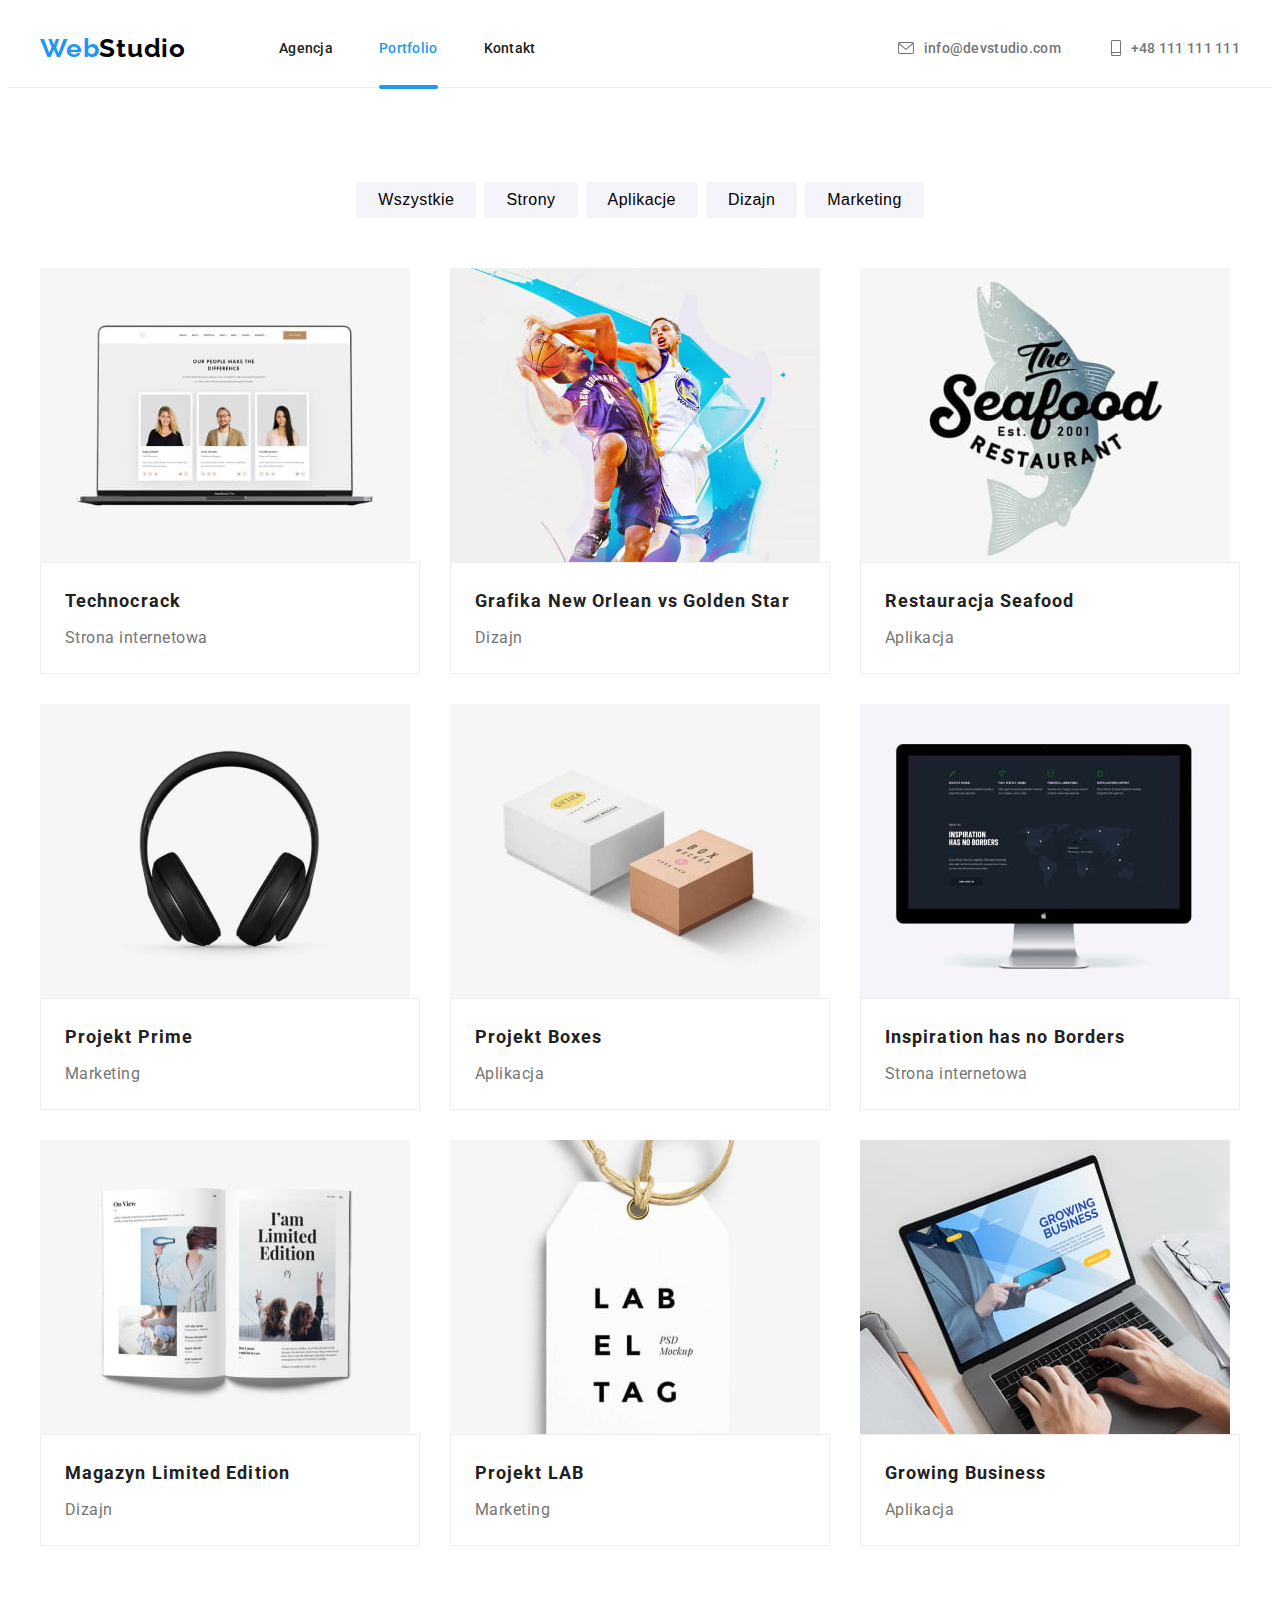
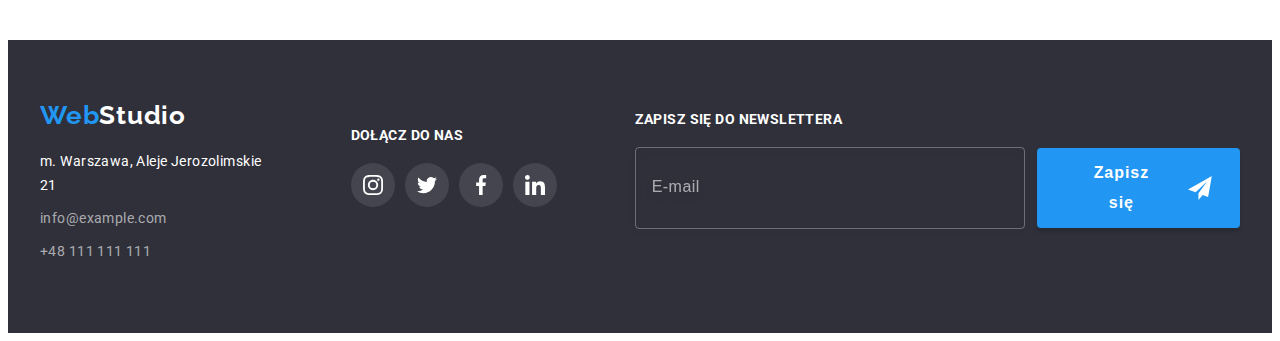
==== portfolio.html @ 5f7e1dd5 "Copied all files from hw 6" ====
<!DOCTYPE html>
<html lang="pl">
  <head>
    <meta charset="UTF-8" />
    <meta http-equiv="X-UA-Compatible" content="IE=edge" />
    <meta name="viewport" content="width=device-width, initial-scale=1.0" />
    <title>Portfolio - WebStudio</title>
    <link
      rel="stylesheet"
      href="https://cdnjs.cloudflare.com/ajax/libs/modern-normalize/1.1.0/modern-normalize.min.css"
      integrity="sha512-wpPYUAdjBVSE4KJnH1VR1HeZfpl1ub8YT/NKx4PuQ5NmX2tKuGu6U/JRp5y+Y8XG2tV+wKQpNHVUX03MfMFn9Q=="
      crossorigin="anonymous"
      referrerpolicy="no-referrer"
    />
    <link href="css/styles.css" rel="stylesheet" />
    <link rel="preconnect" href="https://fonts.googleapis.com" />
    <link rel="preconnect" href="https://fonts.gstatic.com" crossorigin />
    <link
      href="https://fonts.googleapis.com/css2?family=Raleway:wght@700&family=Roboto:wght@400;500;700;900&display=swap"
      rel="stylesheet"
    />
  </head>
  <body>
    <header class="header-border">
      <div class="container header-box">
        <div class="left-nav-box">
          <a class="link logo" href="index.html"><span class="logo-color">Web</span>Studio</a>
          <nav>
            <ul class="header-menu">
              <li><a class="link link-selected" href="index.html">Agencja</a></li>
              <li><a class="link link-selected is-active" href="portfolio.html">Portfolio</a></li>
              <li><a class="link link-selected" href="#contact">Kontakt</a></li>
            </ul>
          </nav>
        </div>
        <div>
          <ul class="header-contact-menu">
            <li>
              <a class="link link-selected contact-details" href="mailto:info@devstudio.com"
                ><svg class="contact-icon" width="16px" height="12px">
                  <use href="images/icons.svg#icon-envelope"></use></svg
                >info@devstudio.com</a
              >
            </li>
            <li>
              <a class="link link-selected contact-details" href="tel:+48111111111"
                ><svg class="contact-icon" width="10px" height="16px">
                  <use href="images/icons.svg#icon-smartphone"></use></svg
                >+48 111 111 111</a
              >
            </li>
          </ul>
        </div>
      </div>
    </header>
    <main>
      <section class="section">
        <div class="container">
          <ul class="buttons-list">
            <li><button type="button">Wszystkie</button></li>
            <li><button type="button">Strony</button></li>
            <li><button type="button">Aplikacje</button></li>
            <li><button type="button">Dizajn</button></li>
            <li><button type="button">Marketing</button></li>
          </ul>
          <ul class="projects-gallery">
            <li class="project-card">
              <figure>
                <div class="project-img-box">
                  <img
                    src="images/portfolio_projects/technocrack.jpg"
                    alt="Projekt strony internetowej Technocrack"
                    width="370"
                    height="294"
                  />
                  <div class="project-img-box-overlay">
                    <p>
                      Technocrack jest popularną platformą wykorzystywaną do rozpowszechniania
                      koronawirusa. Firmy wykorzystują tę platformę do celów szpiegowskich i ataków
                      na niezabezpieczone serwery konkurencji.
                    </p>
                  </div>
                </div>
                <figcaption>
                  <h4>Technocrack</h4>
                  <span>Strona internetowa</span>
                </figcaption>
              </figure>
            </li>
            <li class="project-card">
              <figure>
                <div class="project-img-box">
                  <img
                    src="images/portfolio_projects/basketball_match.jpg"
                    alt="Grafika meczu New Orlean vs Golden Star"
                    width="370"
                    height="294"
                  />
                  <div class="project-img-box-overlay">
                    <p>
                      Lorem ipsum dolor sit amet consectetur, adipisicing elit. Rem culpa tempora
                      dolor quos aliquid ipsam nostrum labore ea blanditiis cum. Officiis nostrum
                      iste dolorum iure modi, eum sunt ab consequatur?
                    </p>
                  </div>
                </div>
                <figcaption>
                  <h4>Grafika New Orlean vs Golden Star</h4>
                  <span>Dizajn</span>
                </figcaption>
              </figure>
            </li>
            <li class="project-card">
              <figure>
                <div class="project-img-box">
                  <img
                    src="images/portfolio_projects/seafood.jpg"
                    alt="Logo aplikacji dla restauracji Seafood"
                    width="370"
                    height="294"
                  />
                  <div class="project-img-box-overlay">
                    <p>
                      Lorem ipsum dolor sit amet consectetur, adipisicing elit. Rem culpa tempora
                      dolor quos aliquid ipsam nostrum labore ea blanditiis cum. Officiis nostrum
                      iste dolorum iure modi, eum sunt ab consequatur?
                    </p>
                  </div>
                </div>
                <figcaption>
                  <h4>Restauracja Seafood</h4>
                  <span>Aplikacja</span>
                </figcaption>
              </figure>
            </li>
            <li class="project-card">
              <figure>
                <div class="project-img-box">
                  <img
                    src="images/portfolio_projects/prime.jpg"
                    alt="Słuchawki"
                    width="370"
                    height="294"
                  />
                  <div class="project-img-box-overlay">
                    <p>
                      Lorem ipsum dolor sit amet consectetur, adipisicing elit. Rem culpa tempora
                      dolor quos aliquid ipsam nostrum labore ea blanditiis cum. Officiis nostrum
                      iste dolorum iure modi, eum sunt ab consequatur?
                    </p>
                  </div>
                </div>
                <figcaption>
                  <h4>Projekt Prime</h4>
                  <span>Marketing</span>
                </figcaption>
              </figure>
            </li>
            <li class="project-card">
              <figure>
                <div class="project-img-box">
                  <img
                    src="images/portfolio_projects/boxes.jpg"
                    alt="Kartonowe pudełka"
                    width="370"
                    height="294"
                  />
                  <div class="project-img-box-overlay">
                    <p>
                      Lorem ipsum dolor sit amet consectetur, adipisicing elit. Rem culpa tempora
                      dolor quos aliquid ipsam nostrum labore ea blanditiis cum. Officiis nostrum
                      iste dolorum iure modi, eum sunt ab consequatur?
                    </p>
                  </div>
                </div>
                <figcaption>
                  <h4>Projekt Boxes</h4>
                  <span>Aplikacja</span>
                </figcaption>
              </figure>
            </li>
            <li class="project-card">
              <figure>
                <div class="project-img-box">
                  <img
                    src="images/portfolio_projects/website.jpg"
                    alt="Monitor z projektem strony internetowej"
                    width="370"
                    height="294"
                  />
                  <div class="project-img-box-overlay">
                    <p>
                      Lorem ipsum dolor sit amet consectetur, adipisicing elit. Rem culpa tempora
                      dolor quos aliquid ipsam nostrum labore ea blanditiis cum. Officiis nostrum
                      iste dolorum iure modi, eum sunt ab consequatur?
                    </p>
                  </div>
                </div>
                <figcaption>
                  <h4>Inspiration has no Borders</h4>
                  <span>Strona internetowa</span>
                </figcaption>
              </figure>
            </li>
            <li class="project-card">
              <figure>
                <div class="project-img-box">
                  <img
                    src="images/portfolio_projects/magazine.jpg"
                    alt="Otwarty magazyn Limited Edition"
                    width="370"
                    height="294"
                  />
                  <div class="project-img-box-overlay">
                    <p>
                      Lorem ipsum dolor sit amet consectetur, adipisicing elit. Rem culpa tempora
                      dolor quos aliquid ipsam nostrum labore ea blanditiis cum. Officiis nostrum
                      iste dolorum iure modi, eum sunt ab consequatur?
                    </p>
                  </div>
                </div>
                <figcaption>
                  <h4>Magazyn Limited Edition</h4>
                  <span>Dizajn</span>
                </figcaption>
              </figure>
            </li>
            <li class="project-card">
              <figure>
                <div class="project-img-box">
                  <img
                    src="images/portfolio_projects/lab.jpg"
                    alt="Metka z projektem LAB"
                    width="370"
                    height="294"
                  />
                  <div class="project-img-box-overlay">
                    <p>
                      Lorem ipsum dolor sit amet consectetur, adipisicing elit. Rem culpa tempora
                      dolor quos aliquid ipsam nostrum labore ea blanditiis cum. Officiis nostrum
                      iste dolorum iure modi, eum sunt ab consequatur?
                    </p>
                  </div>
                </div>
                <figcaption>
                  <h4>Projekt LAB</h4>
                  <span>Marketing</span>
                </figcaption>
              </figure>
            </li>
            <li class="project-card">
              <figure>
                <div class="project-img-box">
                  <img
                    src="images/portfolio_projects/growing_business.jpg"
                    alt="Laptop ze stroną aplikacji Growing Business"
                    width="370"
                    height="294"
                  />
                  <div class="project-img-box-overlay">
                    <p>
                      Lorem ipsum dolor sit amet consectetur, adipisicing elit. Rem culpa tempora
                      dolor quos aliquid ipsam nostrum labore ea blanditiis cum. Officiis nostrum
                      iste dolorum iure modi, eum sunt ab consequatur?
                    </p>
                  </div>
                </div>
                <figcaption>
                  <h4>Growing Business</h4>
                  <span>Aplikacja</span>
                </figcaption>
              </figure>
            </li>
          </ul>
        </div>
      </section>
    </main>
    <footer class="footer-color">
      <div class="container footer-box">
        <div>
          <a class="link logo footer-logo" href="index.html"
            ><span class="logo-color">Web</span>Studio</a
          >
          <address id="contact">
            <ul class="address-list">
              <li>
                <a
                  class="link footer-address"
                  href="https://goo.gl/maps/5vognSmDPYiszCNh9"
                  target="_blank"
                  >m. Warszawa, Aleje Jerozolimskie 21</a
                >
              </li>
              <li>
                <a class="link footer-address footer-contact-details" href="mailto:info@example.com"
                  >info@example.com</a
                >
              </li>
              <li>
                <a class="link footer-address footer-contact-details" href="tel:+48111111111"
                  >+48 111 111 111</a
                >
              </li>
            </ul>
          </address>
        </div>
        <div>
          <span class="footer-element-header">Dołącz do nas</span>
          <ul class="footer-social-media">
            <li class="social-media-icon footer-icon-color">
              <svg width="20px" height="20px">
                <use href="images/icons.svg#icon-instagram-2"></use>
              </svg>
            </li>
            <li class="social-media-icon footer-icon-color">
              <svg width="20px" height="20px">
                <use href="images/icons.svg#icon-twitter-1"></use>
              </svg>
            </li>
            <li class="social-media-icon footer-icon-color">
              <svg width="20px" height="20px">
                <use href="images/icons.svg#icon-facebook-1"></use>
              </svg>
            </li>
            <li class="social-media-icon footer-icon-color">
              <svg width="20px" height="20px">
                <use href="images/icons.svg#icon-linkedin-1"></use>
              </svg>
            </li>
          </ul>
        </div>
        <div>
          <form name="newsletter-subscribe">
            <label class="footer-element-header" for="user-email">Zapisz się do newslettera</label>
            <div class="newsletter-form-elements">
              <input
                class="footer-input"
                type="email"
                id="user-email"
                name="user-email"
                placeholder="E-mail"
                required
              />
              <button class="main-button footer-button" type="submit">
                <span>Zapisz się</span>
                <svg width="24px" height="24px">
                  <use href="images/icons.svg#icon-send"></use>
                </svg>
              </button>
            </div>
          </form>
        </div>
      </div>
    </footer>
  </body>
</html>
---- css/styles.css ----
/* General styles */
body {
  font-family: 'Roboto', sans-serif;
  color: var(--header-color);
}
:root {
  --header-color: #212121;
  --description-color: #757575;
  --selection-color: #2196f3;
  --background-color: #e5e5e5;
  --section-dark-color: #2f303a;
  --section-light-color: #f5f4fa;
  --brand-color-white: #fff;
  --brand-color-black: #000;
  --projects-gallery-color: #eeeeee;
  --parent-color: currentColor;
  --social-media: #afb1b8;
}
h1,
h2,
h3,
h4,
p,
ul,
figure {
  margin: 0px;
  padding: 0px;
  border: 0px;
}
.container {
  width: 1200px;
  margin: 0 auto;
  padding-left: 15px;
  padding-right: 15px;
}
.link {
  text-decoration: none;
  color: var(--header-color);
}
/* Header styles */
.header-box {
  display: flex;
  align-items: center;
  justify-content: space-between;
  padding-top: 25px;
  padding-bottom: 24px;
}
.left-nav-box {
  display: flex;
  gap: 93px;
  align-items: center;
}
.logo {
  font-family: 'Raleway';
  font-weight: 700;
  font-size: 26px;
  letter-spacing: 0.03em;
  color: var(--brand-color-black);
}
.logo-color {
  color: var(--selection-color);
}
.header-border {
  border-bottom: 1px solid #ececec;
}
.header-menu,
.header-contact-menu {
  list-style-type: none;
  font-weight: 500;
  font-size: 14px;
  letter-spacing: 0.02em;
  display: flex;
  align-items: center;
}
.header-menu {
  gap: 46px;
}
.header-contact-menu {
  gap: 50px;
}
.contact-details {
  color: var(--description-color);
  display: flex;
  align-items: center;
}
.contact-icon {
  margin-right: 10px;
}
.link-selected,
.footer-address {
  transition: color 250ms cubic-bezier(0.4, 0, 0.2, 1);
}
.link-selected:hover,
.link-selected:focus,
.footer-address:hover,
.footer-address:focus {
  color: var(--selection-color);
}
.is-active {
  color: var(--selection-color);
  position: relative;
}
.is-active::after {
  content: '';
  display: block;
  width: 100%;
  height: 4px;
  background-color: var(--selection-color);
  border-radius: 2px;
  position: absolute;
  top: 45px;
}
/* Sections styles */
.section {
  padding-top: 94px;
  padding-bottom: 94px;
}
/* HERO */
.background-photo {
  max-width: 1600px;
  margin: 0 auto;
  background-image: linear-gradient(#2f303a66, #2f303a66), url('../images/hero_background.jpg');
  background-position: center;
  background-repeat: no-repeat;
}
.header-primary {
  font-weight: 900;
  font-size: 44px;
  line-height: 1.36;
  text-align: center;
  letter-spacing: 0.06em;
  text-transform: uppercase;
  color: var(--brand-color-white);
  margin-bottom: 30px;
}
.hero-box {
  display: flex;
  flex-direction: column;
  align-items: center;
  padding: 200px calc((1200px - 696px) / 2);
}
.main-button {
  background: var(--selection-color);
  box-shadow: 0px 4px 4px rgba(0, 0, 0, 0.15);
  border-radius: 4px;
  border-style: none;
  font-weight: 700;
  font-size: 16px;
  line-height: 1.88;
  text-align: center;
  letter-spacing: 0.06em;
  color: var(--brand-color-white);
  cursor: pointer;
  transition: background-color 250ms cubic-bezier(0.4, 0, 0.2, 1),
    color 250ms cubic-bezier(0.4, 0, 0.2, 1);
}
.hero-box .main-button {
  padding: 10px 41px;
}
.main-button:hover,
.main-button:focus {
  background-color: var(--section-light-color);
  color: var(--selection-color);
  fill: var(--selection-color);
}
.backdrop {
  background-color: rgba(0, 0, 0, 0.2);
  position: fixed;
  left: 0;
  right: 0;
  top: 0;
  bottom: 0;
  z-index: 1;
  transform: scale(1);
  transition-property: visibility, opacity, transform;
  transition-duration: 250ms;
  transition-timing-function: cubic-bezier(0.4, 0, 0.2, 1);
}
.is-hidden {
  visibility: hidden;
  opacity: 0;
  pointer-events: none;
  transform: scale(0);
}
.modal-window {
  position: absolute;
  width: 528px;
  left: 50%;
  top: 50%;
  transform: translate(-50%, -50%);
  background: var(--brand-color-white);
  box-shadow: 0px 1px 3px rgba(0, 0, 0, 0.12), 0px 1px 1px rgba(0, 0, 0, 0.14),
    0px 2px 1px rgba(0, 0, 0, 0.2);
  border-radius: 4px;
  padding: 40px;
}
.exit-button {
  width: 30px;
  height: 30px;
  border-radius: 50%;
  border: 1px solid rgba(0, 0, 0, 0.1);
  background-color: transparent;
  position: absolute;
  top: 8px;
  right: 8px;
  display: flex;
  align-items: center;
  justify-content: center;
  cursor: pointer;
}
.form-box {
  display: flex;
  flex-direction: column;
}
.form-header {
  font-weight: 700;
  font-size: 20px;
  text-align: center;
  letter-spacing: 0.03em;
  color: var(--header-color);
  margin-bottom: 12px;
}
.form-box label {
  font-size: 12px;
  letter-spacing: 0.01em;
  color: var(--description-color);
  margin-bottom: 4px;
}
.form-icon-box {
  position: relative;
}
.user-icon {
  position: absolute;
  top: 13.26px;
  left: 14.27px;
  transition: fill 250ms cubic-bezier(0.4, 0, 0.2, 1);
}
.phone-icon {
  position: absolute;
  top: 14px;
  left: 15px;
  transition: fill 250ms cubic-bezier(0.4, 0, 0.2, 1);
}
.mail-icon {
  position: absolute;
  top: 14px;
  left: 13.5px;
  transition: fill 250ms cubic-bezier(0.4, 0, 0.2, 1);
}
.ordering-form-input {
  border: 1px solid rgba(33, 33, 33, 0.2);
  border-radius: 4px;
  height: 40px;
  width: 100%;
  margin-bottom: 10px;
  padding-left: 42px;
  transition: border-color 250ms cubic-bezier(0.4, 0, 0.2, 1);
}
.ordering-form-input:focus,
.form-box textarea:focus {
  outline: 0;
  border-color: var(--selection-color);
}
.ordering-form-input:focus + .mail-icon,
.ordering-form-input:focus + .phone-icon,
.ordering-form-input:focus + .user-icon {
  fill: var(--selection-color);
}
.form-box textarea {
  border: 1px solid rgba(33, 33, 33, 0.2);
  border-radius: 4px;
  padding: 12px 16px;
  height: 120px;
  resize: none;
  margin-bottom: 20px;
  transition: border-color 250ms cubic-bezier(0.4, 0, 0.2, 1);
}
.form-box textarea::placeholder {
  font-size: 12px;
  color: rgba(117, 117, 117, 0.5);
}
.checkbox-container {
  display: flex;
  align-items: center;
  justify-content: center;
  margin-bottom: 30px;
  position: relative;
}
.checkbox-input {
  opacity: 0;
}
.accepted-terms {
  fill: var(--brand-color-white);
  background-color: var(--selection-color);
  border-radius: 2px;
  position: absolute;
  transform: translate(-125%, 25%);
  z-index: 1;
  opacity: 0;
  transition: opacity 250ms cubic-bezier(0.4, 0, 0.2, 1);
}
.checkbox-input:checked + .accepted-terms {
  opacity: 1;
}
.not-accepted-terms {
  position: absolute;
  transform: translate(-125%, 25%);
}
.checkbox-container label {
  font-size: 14px;
  line-height: 1.7;
  letter-spacing: 0.03em;
  color: var(--description-color);
}
.checkbox-container label span {
  margin-left: 7px;
}
.checkbox-container label a {
  color: var(--selection-color);
}
/* What we do */
.what-we-do-list {
  list-style-type: none;
  font-size: 14px;
  line-height: 1.71;
  letter-spacing: 0.03em;
  color: var(--description-color);
  display: flex;
  gap: 30px;
  margin-bottom: 94px;
}
.what-we-do-list span {
  font-weight: 700;
  font-size: 14px;
  letter-spacing: 0.03em;
  text-transform: uppercase;
  color: var(--header-color);
}
.what-we-do-icon {
  display: flex;
  align-items: center;
  justify-content: center;
  background-color: var(--section-light-color);
  border-radius: 4px;
  width: 270px;
  height: 120px;
  margin-bottom: 30px;
}
.header-secondary {
  font-size: 36px;
  text-align: center;
  letter-spacing: 0.03em;
  margin-bottom: 50px;
}
.what-we-do-gallery,
.our-team-photos,
.projects-gallery,
.our-clients {
  list-style-type: none;
  display: flex;
  gap: 30px;
  align-items: center;
  justify-content: center;
}
.what-we-do-gallery li {
  position: relative;
}
.what-we-do-img-description {
  font-weight: 700;
  font-size: 14px;
  letter-spacing: 0.03em;
  text-transform: uppercase;
  color: var(--brand-color-white);
  display: flex;
  align-items: center;
  justify-content: center;
  width: 100%;
  padding-top: 27px;
  padding-bottom: 27px;
  background-color: rgba(47, 48, 58, 0.8);
  position: absolute;
  top: 224px;
}
/* Our team */
.our-team-photos h3 {
  font-weight: 500;
  font-size: 16px;
  text-align: center;
  letter-spacing: 0.03em;
  margin-bottom: 10px;
}
.our-team-photos span {
  font-size: 16px;
  text-align: center;
  letter-spacing: 0.03em;
  color: var(--description-color);
  display: block;
}
.social-media {
  list-style-type: none;
  display: flex;
  align-items: center;
  justify-content: center;
  gap: 10px;
  margin-top: 16px;
  color: var(--social-media);
}
.social-media-icon {
  width: 44px;
  height: 44px;
  display: flex;
  align-items: center;
  justify-content: center;
  border-radius: 50%;
  transition: background-color 250ms cubic-bezier(0.4, 0, 0.2, 1),
    color 250ms cubic-bezier(0.4, 0, 0.2, 1);
}
.social-media-icon:hover,
.social-media-icon:focus {
  background-color: var(--selection-color);
  color: var(--brand-color-white);
  cursor: pointer;
}
.team-card {
  background-color: var(--brand-color-white);
  box-shadow: 0px 1px 3px rgba(0, 0, 0, 0.12), 0px 1px 1px rgba(0, 0, 0, 0.14),
    0px 2px 1px rgba(0, 0, 0, 0.2);
  border-radius: 0px 0px 4px 4px;
  display: flex;
  flex-direction: column;
  align-items: center;
}
.team-card figcaption {
  padding-top: 30px;
  padding-bottom: 30px;
}
.our-team {
  background-color: var(--section-light-color);
}
/* Our clients */
.our-clients-frames {
  border: 1px solid var(--social-media);
  border-radius: 4px;
  width: 170px;
  height: 92px;
  color: var(--social-media);
  transition: border 250ms cubic-bezier(0.4, 0, 0.2, 1), color 250ms cubic-bezier(0.4, 0, 0.2, 1);
}
.our-clients-frames:hover,
.our-clients-frames:focus {
  border: 1px solid var(--selection-color);
  cursor: pointer;
  color: var(--selection-color);
}
/* Footer styles */
.footer-color {
  background: var(--section-dark-color);
}
.footer-box {
  padding-top: 60px;
  padding-bottom: 60px;
  display: flex;
  align-items: center;
  gap: 70px;
}
.footer-logo {
  color: var(--brand-color-white);
  display: block;
  margin-bottom: 20px;
}
.address-list {
  list-style-type: none;
}
.footer-address {
  font-style: normal;
  font-size: 14px;
  line-height: 1.71;
  letter-spacing: 0.03em;
  color: var(--brand-color-white);
  display: block;
  margin-bottom: 9px;
}
.footer-contact-details {
  color: rgba(255, 255, 255, 0.6);
}
.footer-element-header {
  font-weight: 700;
  font-size: 14px;
  letter-spacing: 0.03em;
  text-transform: uppercase;
  color: var(--brand-color-white);
  display: block;
  margin-bottom: 20px;
}
.footer-social-media {
  list-style-type: none;
  display: flex;
  gap: 10px;
  margin-right: 8px;
  color: var(--brand-color-white);
  padding-bottom: 40px;
}
.footer-icon-color {
  background-color: rgba(255, 255, 255, 0.1);
}
.footer-input {
  border: 1px solid rgba(255, 255, 255, 0.3);
  filter: drop-shadow(0px 4px 4px rgba(0, 0, 0, 0.15));
  border-radius: 4px;
  background: none;
  width: 358px;
  height: 50px;
  padding: 15px 16px;
  color: var(--brand-color-white);
}
.footer-input::placeholder {
  font-size: 16px;
  letter-spacing: 0.03em;
  color: rgba(255, 255, 255, 0.6);
}
.footer-input:hover,
.footer-input:focus,
.footer-input:active {
  border-color: var(--selection-color);
  outline: 0;
  background: none;
}
.footer-button {
  display: flex;
  align-items: center;
  justify-content: center;
  gap: 24px;
  fill: var(--brand-color-white);
  padding: 10px 28px 10px 42px;
  transition: fill 250ms cubic-bezier(0.4, 0, 0.2, 1);
}
.newsletter-form-elements {
  display: flex;
  align-items: center;
  gap: 12px;
  margin-bottom: 34px;
}
/* PORTFOLIO main */
.buttons-list {
  list-style-type: none;
  display: flex;
  justify-content: center;
  align-items: center;
  gap: 8px;
  margin-bottom: 50px;
}
.buttons-list button {
  background: var(--section-light-color);
  border-radius: 4px;
  border-style: none;
  font-weight: 500;
  font-size: 16px;
  line-height: 1.5;
  text-align: center;
  letter-spacing: 0.03em;
  padding: 6px 22px;
  cursor: pointer;
  transition: background-color 250ms cubic-bezier(0.4, 0, 0.2, 1),
    color 250ms cubic-bezier(0.4, 0, 0.2, 1), box-shadow 250ms cubic-bezier(0.4, 0, 0.2, 1);
}
.buttons-list button:hover,
.buttons-list button:focus {
  color: var(--brand-color-white);
  background-color: var(--selection-color);
  box-shadow: 0px 3px 1px rgba(0, 0, 0, 0.1), 0px 1px 2px rgba(0, 0, 0, 0.08),
    0px 2px 2px rgba(0, 0, 0, 0.12);
}
.projects-gallery {
  flex-wrap: wrap;
}
.project-card {
  flex-basis: calc((100% - 60px) / 3);
  transition: box-shadow 250ms cubic-bezier(0.4, 0, 0.2, 1);
}
.project-card:hover,
.project-card:focus {
  box-shadow: 0px 1px 1px rgba(0, 0, 0, 0.12), 0px 4px 4px rgba(0, 0, 0, 0.06),
    1px 4px 6px rgba(0, 0, 0, 0.16);
  cursor: pointer;
}
.project-card figure img {
  display: block;
}
.project-card figcaption {
  padding: 20px 24px;
  border: 1px solid var(--projects-gallery-color);
}
.project-img-box {
  position: relative;
  overflow: hidden;
}
.project-img-box-overlay {
  display: flex;
  align-items: center;
  justify-content: center;
  padding-left: 24px;
  padding-right: 45px;
  position: absolute;
  top: 0;
  left: 0;
  width: 100%;
  height: 100%;
  background-color: rgba(33, 150, 243, 0.9);
  transform: translateY(101%);
  transition: transform 250ms cubic-bezier(0.4, 0, 0.2, 1);
}
.project-img-box-overlay p {
  font-size: 18px;
  line-height: 1.6;
  letter-spacing: 0.03em;
  color: var(--brand-color-white);
}
.project-card:hover .project-img-box-overlay,
.project-card:focus .project-img-box-overlay {
  transform: translateY(0);
}
.projects-gallery h4 {
  font-size: 18px;
  line-height: 2;
  letter-spacing: 0.06em;
  margin-bottom: 4px;
}
.projects-gallery span {
  font-size: 16px;
  line-height: 1.88;
  letter-spacing: 0.03em;
  color: var(--description-color);
}
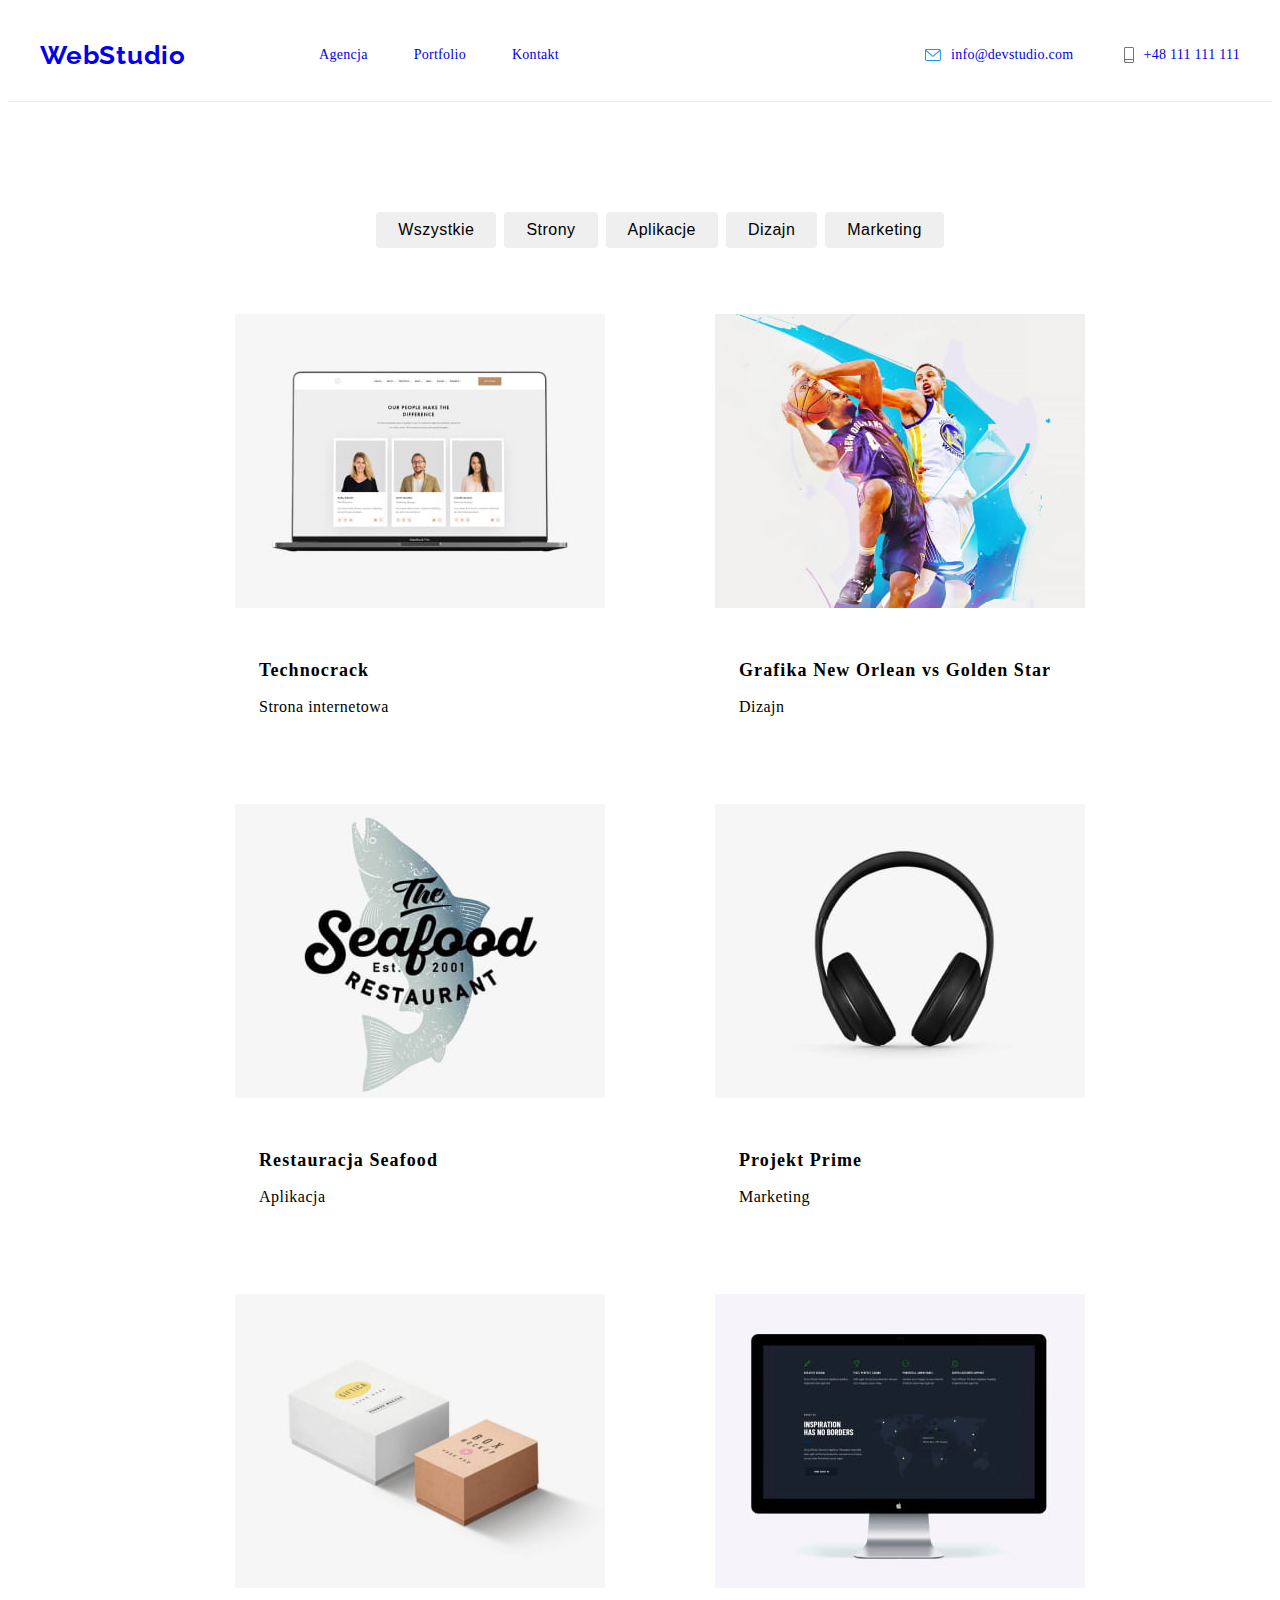
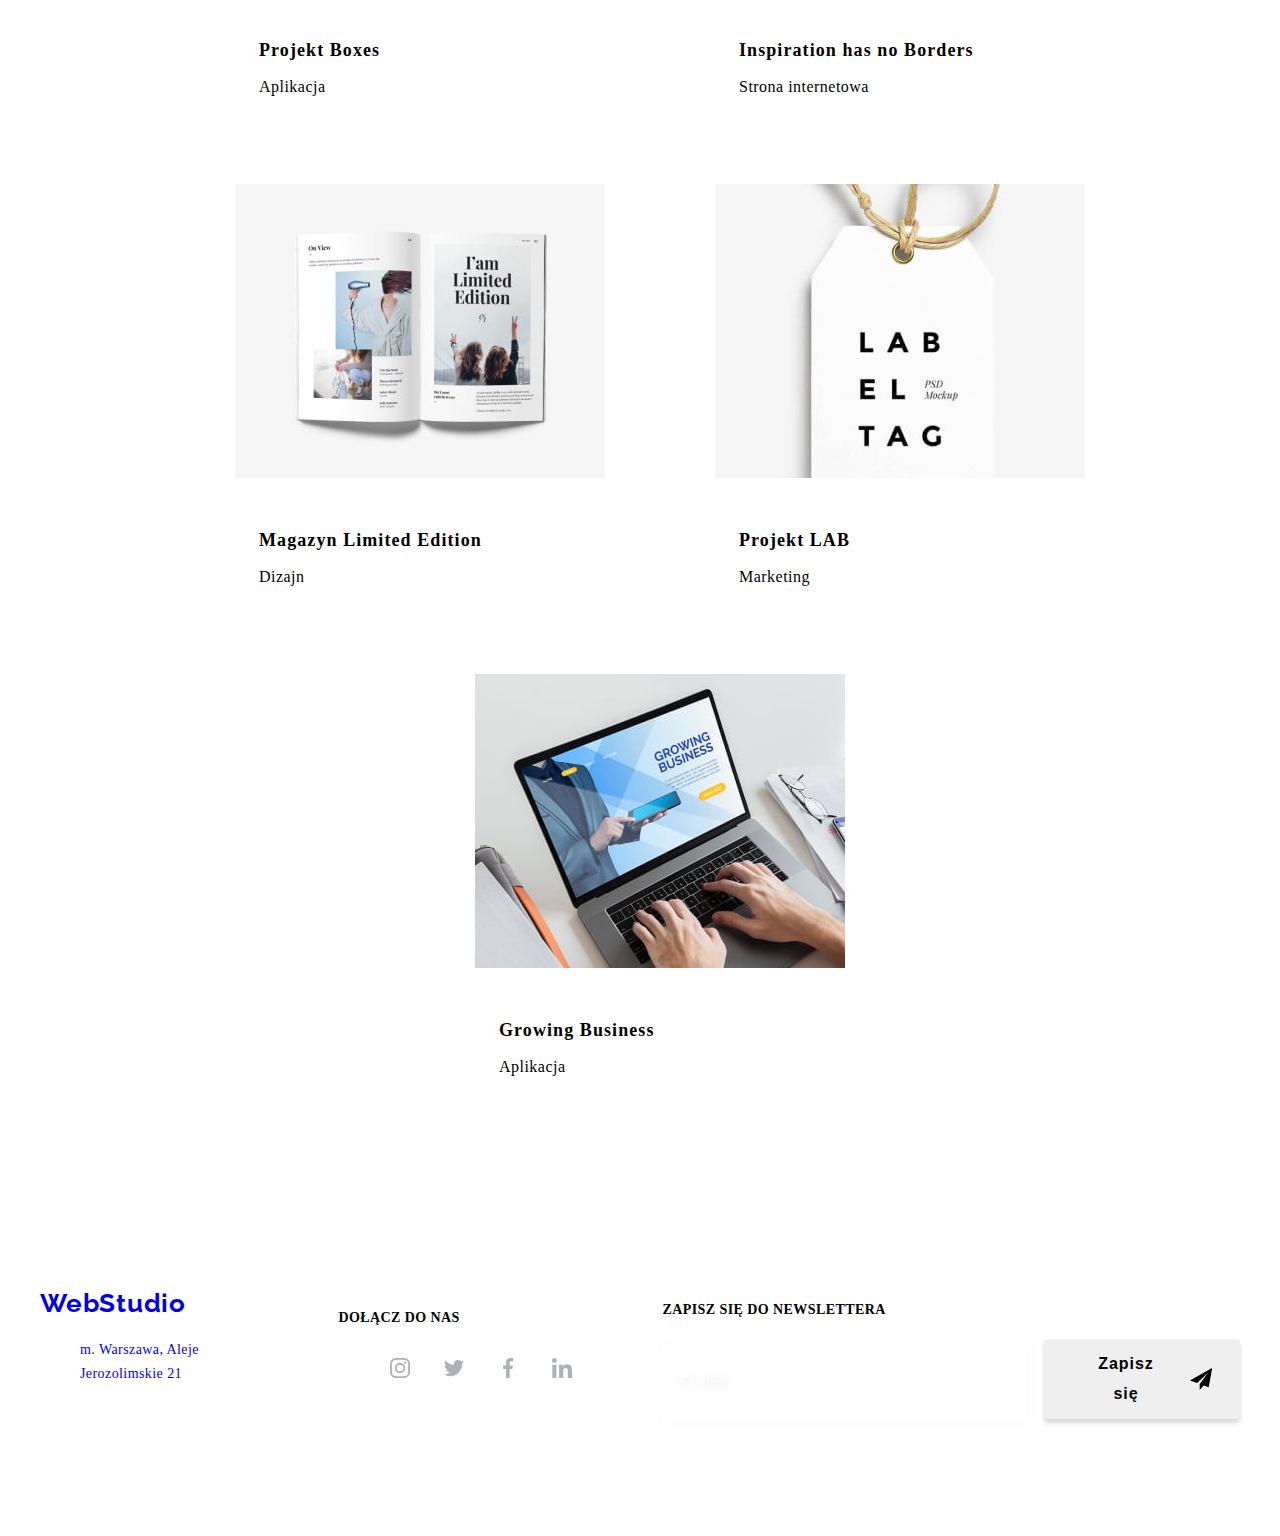
==== commit fa0b79a5: "Edited classes names to BEM until What we do sect." ====
--- a/portfolio.html
+++ b/portfolio.html
@@ -22,29 +22,37 @@
   </head>
   <body>
     <header class="header-border">
-      <div class="container header-box">
-        <div class="left-nav-box">
-          <a class="link logo" href="index.html"><span class="logo-color">Web</span>Studio</a>
+      <div class="container header">
+        <div class="main-nav">
+          <a class="link logo" href="index.html"
+            ><span class="logo logo--color-accent">Web</span>Studio</a
+          >
           <nav>
-            <ul class="header-menu">
-              <li><a class="link link-selected" href="index.html">Agencja</a></li>
-              <li><a class="link link-selected is-active" href="portfolio.html">Portfolio</a></li>
-              <li><a class="link link-selected" href="#contact">Kontakt</a></li>
+            <ul class="main-nav__list">
+              <li><a class="link link--selected" href="index.html">Agencja</a></li>
+              <li>
+                <a class="link link--selected main-nav__list--link-is-active" href="portfolio.html"
+                  >Portfolio</a
+                >
+              </li>
+              <li><a class="link link--selected" href="#contact">Kontakt</a></li>
             </ul>
           </nav>
         </div>
         <div>
-          <ul class="header-contact-menu">
+          <ul class="header__contact-list">
             <li>
-              <a class="link link-selected contact-details" href="mailto:info@devstudio.com"
-                ><svg class="contact-icon" width="16px" height="12px">
+              <a
+                class="link link--selected header__contact-details"
+                href="mailto:info@devstudio.com"
+                ><svg class="header__contact-details--icon-margin" width="16px" height="12px">
                   <use href="images/icons.svg#icon-envelope"></use></svg
                 >info@devstudio.com</a
               >
             </li>
             <li>
-              <a class="link link-selected contact-details" href="tel:+48111111111"
-                ><svg class="contact-icon" width="10px" height="16px">
+              <a class="link link--selected header__contact-details" href="tel:+48111111111"
+                ><svg class="header__contact-details--icon-margin" width="10px" height="16px">
                   <use href="images/icons.svg#icon-smartphone"></use></svg
                 >+48 111 111 111</a
               >
@@ -279,7 +287,7 @@
       <div class="container footer-box">
         <div>
           <a class="link logo footer-logo" href="index.html"
-            ><span class="logo-color">Web</span>Studio</a
+            ><span class="logo logo--color-accent">Web</span>Studio</a
           >
           <address id="contact">
             <ul class="address-list">
@@ -341,7 +349,7 @@
                 placeholder="E-mail"
                 required
               />
-              <button class="main-button footer-button" type="submit">
+              <button class="button footer-button" type="submit">
                 <span>Zapisz się</span>
                 <svg width="24px" height="24px">
                   <use href="images/icons.svg#icon-send"></use>
--- a/css/styles.css
+++ b/css/styles.css
@@ -1,32 +1,5 @@
 /* General styles */
-body {
-  font-family: 'Roboto', sans-serif;
-  color: var(--header-color);
-}
-:root {
-  --header-color: #212121;
-  --description-color: #757575;
-  --selection-color: #2196f3;
-  --background-color: #e5e5e5;
-  --section-dark-color: #2f303a;
-  --section-light-color: #f5f4fa;
-  --brand-color-white: #fff;
-  --brand-color-black: #000;
-  --projects-gallery-color: #eeeeee;
-  --parent-color: currentColor;
-  --social-media: #afb1b8;
-}
-h1,
-h2,
-h3,
-h4,
-p,
-ul,
-figure {
-  margin: 0px;
-  padding: 0px;
-  border: 0px;
-}
+
 .container {
   width: 1200px;
   margin: 0 auto;
@@ -35,17 +8,17 @@
 }
 .link {
   text-decoration: none;
-  color: var(--header-color);
+  color: $primaryFontColor;
 }
 /* Header styles */
-.header-box {
+.header {
   display: flex;
   align-items: center;
   justify-content: space-between;
   padding-top: 25px;
   padding-bottom: 24px;
 }
-.left-nav-box {
+.main-nav {
   display: flex;
   gap: 93px;
   align-items: center;
@@ -55,16 +28,16 @@
   font-weight: 700;
   font-size: 26px;
   letter-spacing: 0.03em;
-  color: var(--brand-color-black);
-}
-.logo-color {
-  color: var(--selection-color);
+  color: $logoColor;
+}
+.logo--color-accent {
+  color: $colorAccent;
 }
 .header-border {
   border-bottom: 1px solid #ececec;
 }
-.header-menu,
-.header-contact-menu {
+.main-nav__list,
+.header__contact-list {
   list-style-type: none;
   font-weight: 500;
   font-size: 14px;
@@ -72,40 +45,40 @@
   display: flex;
   align-items: center;
 }
-.header-menu {
+.main-nav__list {
   gap: 46px;
 }
-.header-contact-menu {
+.header__contact-list {
   gap: 50px;
 }
-.contact-details {
-  color: var(--description-color);
-  display: flex;
-  align-items: center;
-}
-.contact-icon {
+.header__contact-details {
+  color: $secondaryFontColor;
+  display: flex;
+  align-items: center;
+}
+.header__contact-details--icon-margin {
   margin-right: 10px;
 }
-.link-selected,
+.link--selected,
 .footer-address {
   transition: color 250ms cubic-bezier(0.4, 0, 0.2, 1);
 }
-.link-selected:hover,
-.link-selected:focus,
+.link--selected:hover,
+.link--selected:focus,
 .footer-address:hover,
 .footer-address:focus {
-  color: var(--selection-color);
-}
-.is-active {
-  color: var(--selection-color);
+  color: $colorAccent;
+}
+.main-nav__list--link-is-active {
+  color: $colorAccent;
   position: relative;
 }
-.is-active::after {
+.main-nav__list--link-is-active::after {
   content: '';
   display: block;
   width: 100%;
   height: 4px;
-  background-color: var(--selection-color);
+  background-color: $colorAccent;
   border-radius: 2px;
   position: absolute;
   top: 45px;
@@ -123,24 +96,24 @@
   background-position: center;
   background-repeat: no-repeat;
 }
-.header-primary {
+.hero__header {
   font-weight: 900;
   font-size: 44px;
   line-height: 1.36;
   text-align: center;
   letter-spacing: 0.06em;
   text-transform: uppercase;
-  color: var(--brand-color-white);
+  color: $baseColor;
   margin-bottom: 30px;
 }
-.hero-box {
+.hero {
   display: flex;
   flex-direction: column;
   align-items: center;
   padding: 200px calc((1200px - 696px) / 2);
 }
-.main-button {
-  background: var(--selection-color);
+.button {
+  background: $colorAccent;
   box-shadow: 0px 4px 4px rgba(0, 0, 0, 0.15);
   border-radius: 4px;
   border-style: none;
@@ -149,19 +122,19 @@
   line-height: 1.88;
   text-align: center;
   letter-spacing: 0.06em;
-  color: var(--brand-color-white);
+  color: $baseColor;
   cursor: pointer;
   transition: background-color 250ms cubic-bezier(0.4, 0, 0.2, 1),
     color 250ms cubic-bezier(0.4, 0, 0.2, 1);
 }
-.hero-box .main-button {
+.hero .button {
   padding: 10px 41px;
 }
-.main-button:hover,
-.main-button:focus {
-  background-color: var(--section-light-color);
-  color: var(--selection-color);
-  fill: var(--selection-color);
+.button:hover,
+.button:focus {
+  background-color: $lightColorAccent;
+  color: $colorAccent;
+  fill: $colorAccent;
 }
 .backdrop {
   background-color: rgba(0, 0, 0, 0.2);
@@ -188,13 +161,13 @@
   left: 50%;
   top: 50%;
   transform: translate(-50%, -50%);
-  background: var(--brand-color-white);
+  background: $baseColor;
   box-shadow: 0px 1px 3px rgba(0, 0, 0, 0.12), 0px 1px 1px rgba(0, 0, 0, 0.14),
     0px 2px 1px rgba(0, 0, 0, 0.2);
   border-radius: 4px;
   padding: 40px;
 }
-.exit-button {
+.modal-window__exit-button {
   width: 30px;
   height: 30px;
   border-radius: 50%;
@@ -208,46 +181,44 @@
   justify-content: center;
   cursor: pointer;
 }
-.form-box {
+.modal-window__form-box {
   display: flex;
   flex-direction: column;
 }
-.form-header {
+.modal-window__form-header {
   font-weight: 700;
   font-size: 20px;
   text-align: center;
   letter-spacing: 0.03em;
-  color: var(--header-color);
+  color: $primary-font-color;
   margin-bottom: 12px;
 }
-.form-box label {
+.modal-window__form-box label {
   font-size: 12px;
   letter-spacing: 0.01em;
-  color: var(--description-color);
+  color: $secondaryFontColor;
   margin-bottom: 4px;
 }
-.form-icon-box {
+.modal-window__form-box--position {
   position: relative;
 }
-.user-icon {
-  position: absolute;
+.modal-window__icon {
+  position: absolute;
+  transition: fill 250ms cubic-bezier(0.4, 0, 0.2, 1);
+}
+.modal-window__user-icon {
   top: 13.26px;
   left: 14.27px;
-  transition: fill 250ms cubic-bezier(0.4, 0, 0.2, 1);
-}
-.phone-icon {
-  position: absolute;
+}
+.modal-window__phone-icon {
   top: 14px;
   left: 15px;
-  transition: fill 250ms cubic-bezier(0.4, 0, 0.2, 1);
-}
-.mail-icon {
-  position: absolute;
+}
+.modal-window__mail-icon {
   top: 14px;
   left: 13.5px;
-  transition: fill 250ms cubic-bezier(0.4, 0, 0.2, 1);
-}
-.ordering-form-input {
+}
+.modal-window__input {
   border: 1px solid rgba(33, 33, 33, 0.2);
   border-radius: 4px;
   height: 40px;
@@ -256,17 +227,17 @@
   padding-left: 42px;
   transition: border-color 250ms cubic-bezier(0.4, 0, 0.2, 1);
 }
-.ordering-form-input:focus,
-.form-box textarea:focus {
+.modal-window__input:focus,
+.modal-window__form-box .modal-window__textarea:focus {
   outline: 0;
-  border-color: var(--selection-color);
-}
-.ordering-form-input:focus + .mail-icon,
-.ordering-form-input:focus + .phone-icon,
-.ordering-form-input:focus + .user-icon {
-  fill: var(--selection-color);
-}
-.form-box textarea {
+  border-color: $colorAccent;
+}
+.modal-window__input:focus + .modal-window__mail-icon,
+.modal-window__input:focus + .modal-window__phone-icon,
+.modal-window__input:focus + .modal-window__user-icon {
+  fill: $colorAccent;
+}
+.modal-window__form-box .modal-window__textarea {
   border: 1px solid rgba(33, 33, 33, 0.2);
   border-radius: 4px;
   padding: 12px 16px;
@@ -275,23 +246,23 @@
   margin-bottom: 20px;
   transition: border-color 250ms cubic-bezier(0.4, 0, 0.2, 1);
 }
-.form-box textarea::placeholder {
+.modal-window__form-box .modal-window__textarea::placeholder {
   font-size: 12px;
   color: rgba(117, 117, 117, 0.5);
 }
-.checkbox-container {
+.modal-window__checkbox-container {
   display: flex;
   align-items: center;
   justify-content: center;
   margin-bottom: 30px;
   position: relative;
 }
-.checkbox-input {
+.modal-window__checkbox-container--input-opacity {
   opacity: 0;
 }
-.accepted-terms {
-  fill: var(--brand-color-white);
-  background-color: var(--selection-color);
+.modal_window__accepted-terms {
+  fill: $baseColor;
+  background-color: $colorAccent;
   border-radius: 2px;
   position: absolute;
   transform: translate(-125%, 25%);
@@ -299,24 +270,24 @@
   opacity: 0;
   transition: opacity 250ms cubic-bezier(0.4, 0, 0.2, 1);
 }
-.checkbox-input:checked + .accepted-terms {
+.modal-window__checkbox-container--input-opacity:checked + .modal_window__accepted-terms {
   opacity: 1;
 }
-.not-accepted-terms {
+.modal_window__not-accepted-terms {
   position: absolute;
   transform: translate(-125%, 25%);
 }
-.checkbox-container label {
+.modal-window__checkbox-container .modal-window__checkbox-label {
   font-size: 14px;
   line-height: 1.7;
   letter-spacing: 0.03em;
-  color: var(--description-color);
-}
-.checkbox-container label span {
+  color: $secondaryFontColor;
+}
+.modal-window__checkbox-label .modal-window__checkbox-label--text-margin {
   margin-left: 7px;
 }
-.checkbox-container label a {
-  color: var(--selection-color);
+.modal-window__checkbox-label .modal-window__checkbox-label--link-color {
+  color: $colorAccent;
 }
 /* What we do */
 .what-we-do-list {
@@ -324,7 +295,7 @@
   font-size: 14px;
   line-height: 1.71;
   letter-spacing: 0.03em;
-  color: var(--description-color);
+  color: $secondaryFontColor;
   display: flex;
   gap: 30px;
   margin-bottom: 94px;
@@ -334,13 +305,13 @@
   font-size: 14px;
   letter-spacing: 0.03em;
   text-transform: uppercase;
-  color: var(--header-color);
+  color: $primary-font-color;
 }
 .what-we-do-icon {
   display: flex;
   align-items: center;
   justify-content: center;
-  background-color: var(--section-light-color);
+  background-color: $lightColorAccent;
   border-radius: 4px;
   width: 270px;
   height: 120px;
@@ -370,7 +341,7 @@
   font-size: 14px;
   letter-spacing: 0.03em;
   text-transform: uppercase;
-  color: var(--brand-color-white);
+  color: $baseColor;
   display: flex;
   align-items: center;
   justify-content: center;
@@ -393,7 +364,7 @@
   font-size: 16px;
   text-align: center;
   letter-spacing: 0.03em;
-  color: var(--description-color);
+  color: $secondaryFontColor;
   display: block;
 }
 .social-media {
@@ -403,7 +374,7 @@
   justify-content: center;
   gap: 10px;
   margin-top: 16px;
-  color: var(--social-media);
+  color: $iconColor;
 }
 .social-media-icon {
   width: 44px;
@@ -417,12 +388,12 @@
 }
 .social-media-icon:hover,
 .social-media-icon:focus {
-  background-color: var(--selection-color);
-  color: var(--brand-color-white);
+  background-color: $colorAccent;
+  color: $baseColor;
   cursor: pointer;
 }
 .team-card {
-  background-color: var(--brand-color-white);
+  background-color: $baseColor;
   box-shadow: 0px 1px 3px rgba(0, 0, 0, 0.12), 0px 1px 1px rgba(0, 0, 0, 0.14),
     0px 2px 1px rgba(0, 0, 0, 0.2);
   border-radius: 0px 0px 4px 4px;
@@ -435,26 +406,26 @@
   padding-bottom: 30px;
 }
 .our-team {
-  background-color: var(--section-light-color);
+  background-color: $lightColorAccent;
 }
 /* Our clients */
 .our-clients-frames {
-  border: 1px solid var(--social-media);
+  border: 1px solid $iconColor;
   border-radius: 4px;
   width: 170px;
   height: 92px;
-  color: var(--social-media);
+  color: $iconColor;
   transition: border 250ms cubic-bezier(0.4, 0, 0.2, 1), color 250ms cubic-bezier(0.4, 0, 0.2, 1);
 }
 .our-clients-frames:hover,
 .our-clients-frames:focus {
-  border: 1px solid var(--selection-color);
+  border: 1px solid $colorAccent;
   cursor: pointer;
-  color: var(--selection-color);
+  color: $colorAccent;
 }
 /* Footer styles */
 .footer-color {
-  background: var(--section-dark-color);
+  background: $footerColor;
 }
 .footer-box {
   padding-top: 60px;
@@ -464,7 +435,7 @@
   gap: 70px;
 }
 .footer-logo {
-  color: var(--brand-color-white);
+  color: $baseColor;
   display: block;
   margin-bottom: 20px;
 }
@@ -476,7 +447,7 @@
   font-size: 14px;
   line-height: 1.71;
   letter-spacing: 0.03em;
-  color: var(--brand-color-white);
+  color: $baseColor;
   display: block;
   margin-bottom: 9px;
 }
@@ -488,7 +459,7 @@
   font-size: 14px;
   letter-spacing: 0.03em;
   text-transform: uppercase;
-  color: var(--brand-color-white);
+  color: $baseColor;
   display: block;
   margin-bottom: 20px;
 }
@@ -497,7 +468,7 @@
   display: flex;
   gap: 10px;
   margin-right: 8px;
-  color: var(--brand-color-white);
+  color: $baseColor;
   padding-bottom: 40px;
 }
 .footer-icon-color {
@@ -511,7 +482,7 @@
   width: 358px;
   height: 50px;
   padding: 15px 16px;
-  color: var(--brand-color-white);
+  color: $baseColor;
 }
 .footer-input::placeholder {
   font-size: 16px;
@@ -521,7 +492,7 @@
 .footer-input:hover,
 .footer-input:focus,
 .footer-input:active {
-  border-color: var(--selection-color);
+  border-color: $colorAccent;
   outline: 0;
   background: none;
 }
@@ -530,7 +501,7 @@
   align-items: center;
   justify-content: center;
   gap: 24px;
-  fill: var(--brand-color-white);
+  fill: $baseColor;
   padding: 10px 28px 10px 42px;
   transition: fill 250ms cubic-bezier(0.4, 0, 0.2, 1);
 }
@@ -550,7 +521,7 @@
   margin-bottom: 50px;
 }
 .buttons-list button {
-  background: var(--section-light-color);
+  background: $lightColorAccent;
   border-radius: 4px;
   border-style: none;
   font-weight: 500;
@@ -565,8 +536,8 @@
 }
 .buttons-list button:hover,
 .buttons-list button:focus {
-  color: var(--brand-color-white);
-  background-color: var(--selection-color);
+  color: $baseColor;
+  background-color: $colorAccent;
   box-shadow: 0px 3px 1px rgba(0, 0, 0, 0.1), 0px 1px 2px rgba(0, 0, 0, 0.08),
     0px 2px 2px rgba(0, 0, 0, 0.12);
 }
@@ -588,7 +559,7 @@
 }
 .project-card figcaption {
   padding: 20px 24px;
-  border: 1px solid var(--projects-gallery-color);
+  border: 1px solid $projectsGalleryColor;
 }
 .project-img-box {
   position: relative;
@@ -613,7 +584,7 @@
   font-size: 18px;
   line-height: 1.6;
   letter-spacing: 0.03em;
-  color: var(--brand-color-white);
+  color: $baseColor;
 }
 .project-card:hover .project-img-box-overlay,
 .project-card:focus .project-img-box-overlay {
@@ -629,5 +600,5 @@
   font-size: 16px;
   line-height: 1.88;
   letter-spacing: 0.03em;
-  color: var(--description-color);
-}
+  color: $secondaryFontColor;
+}
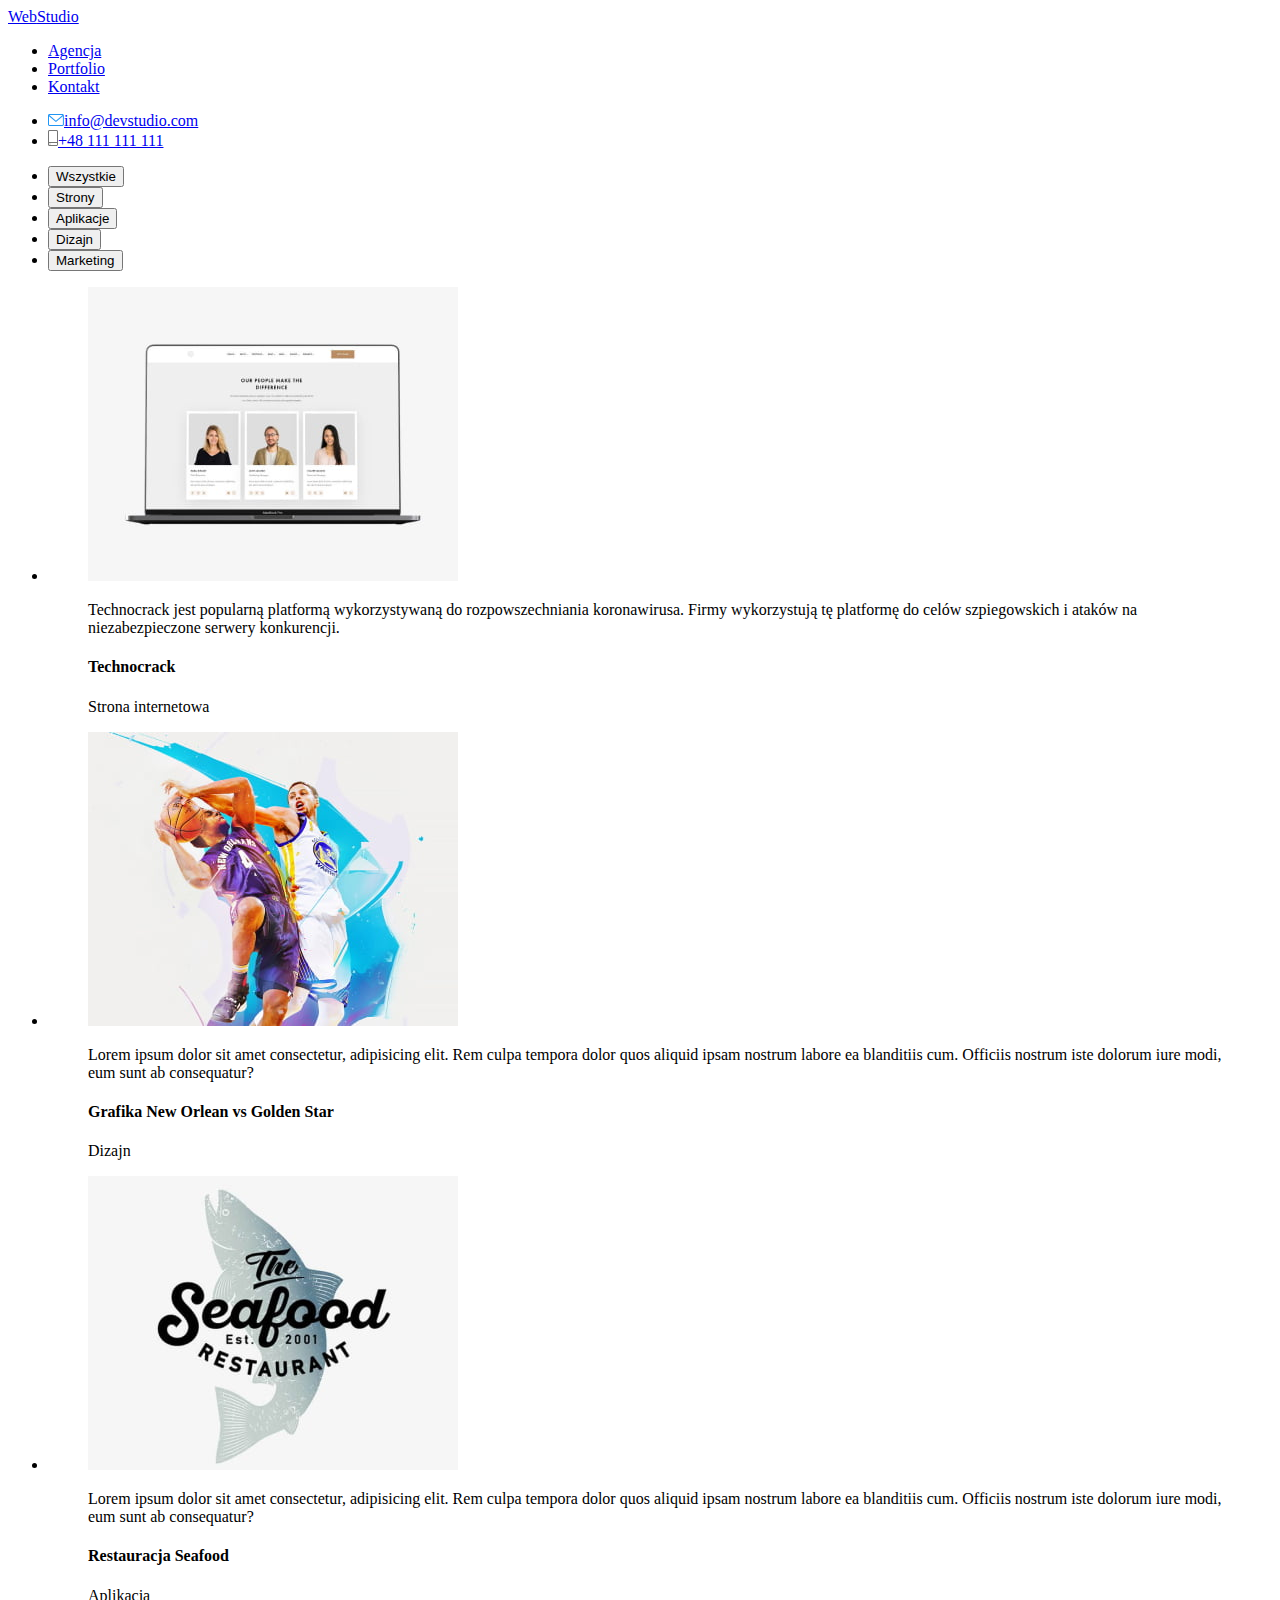
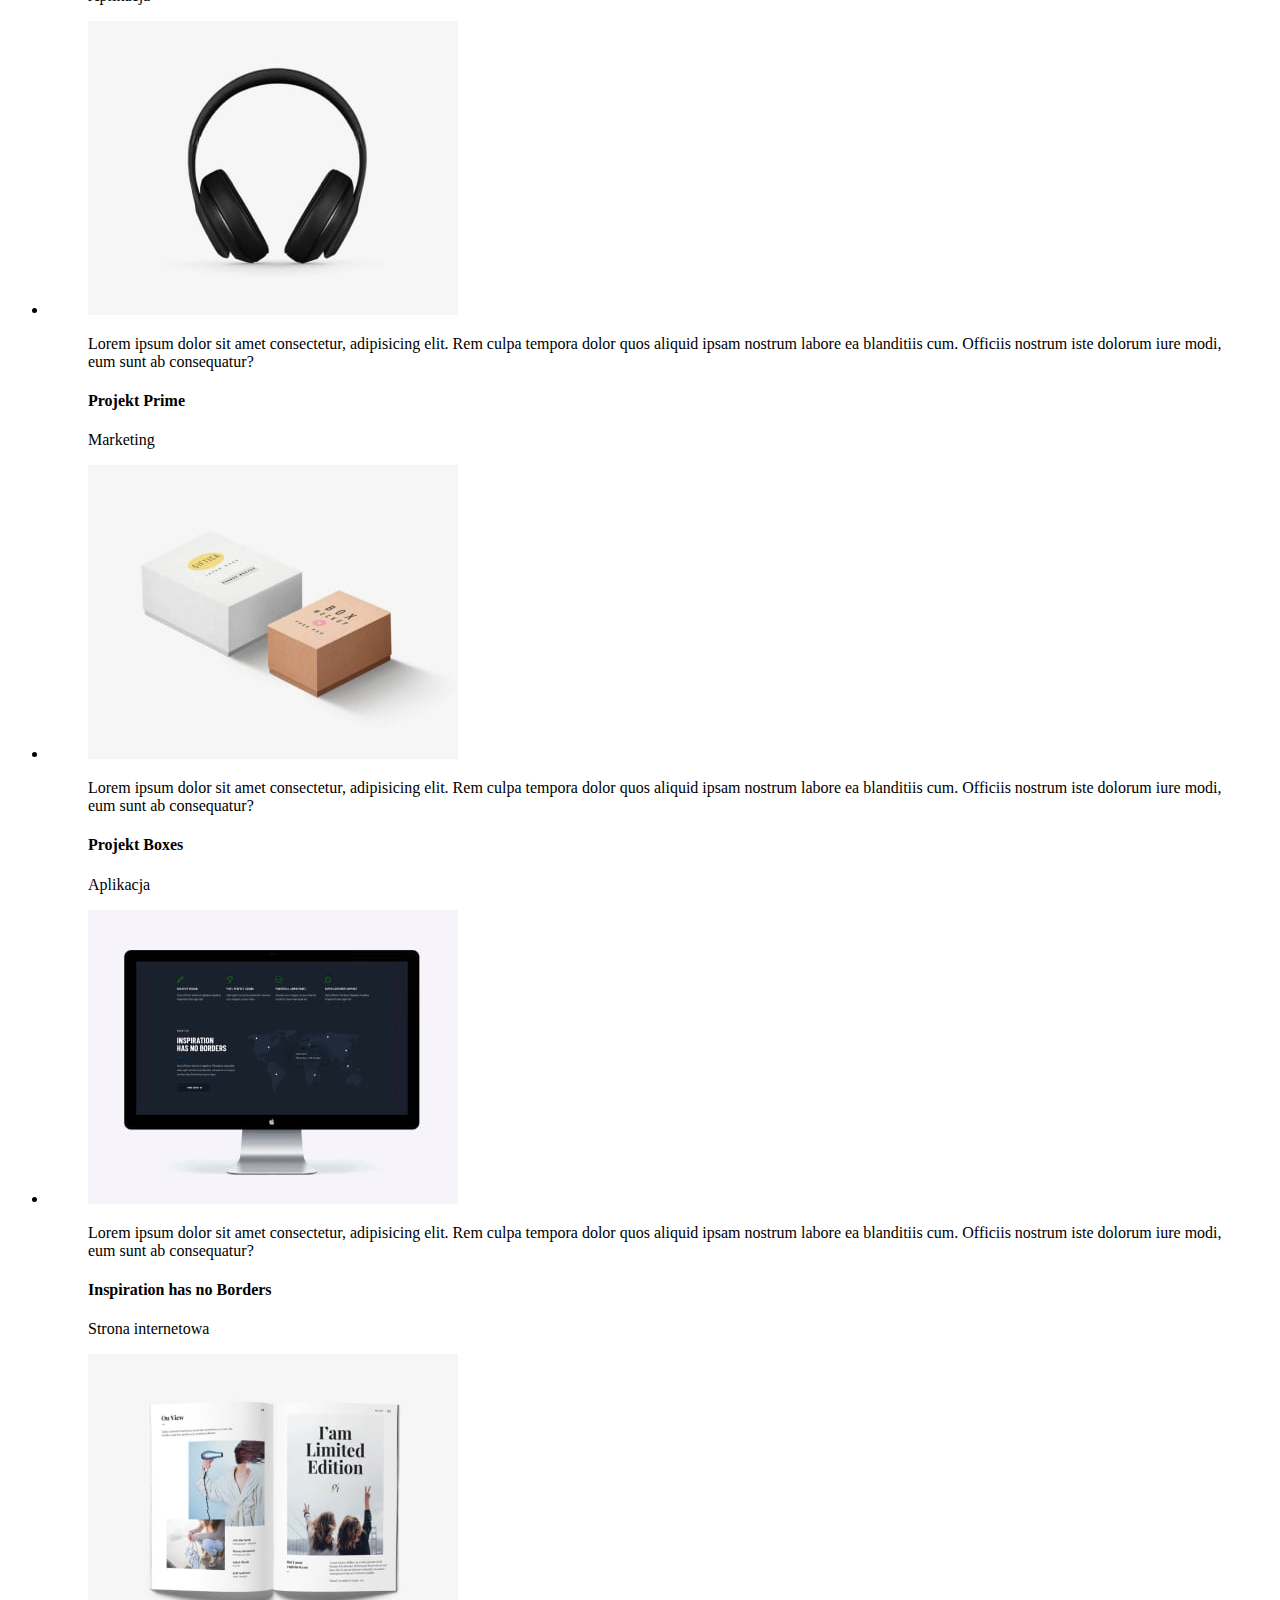
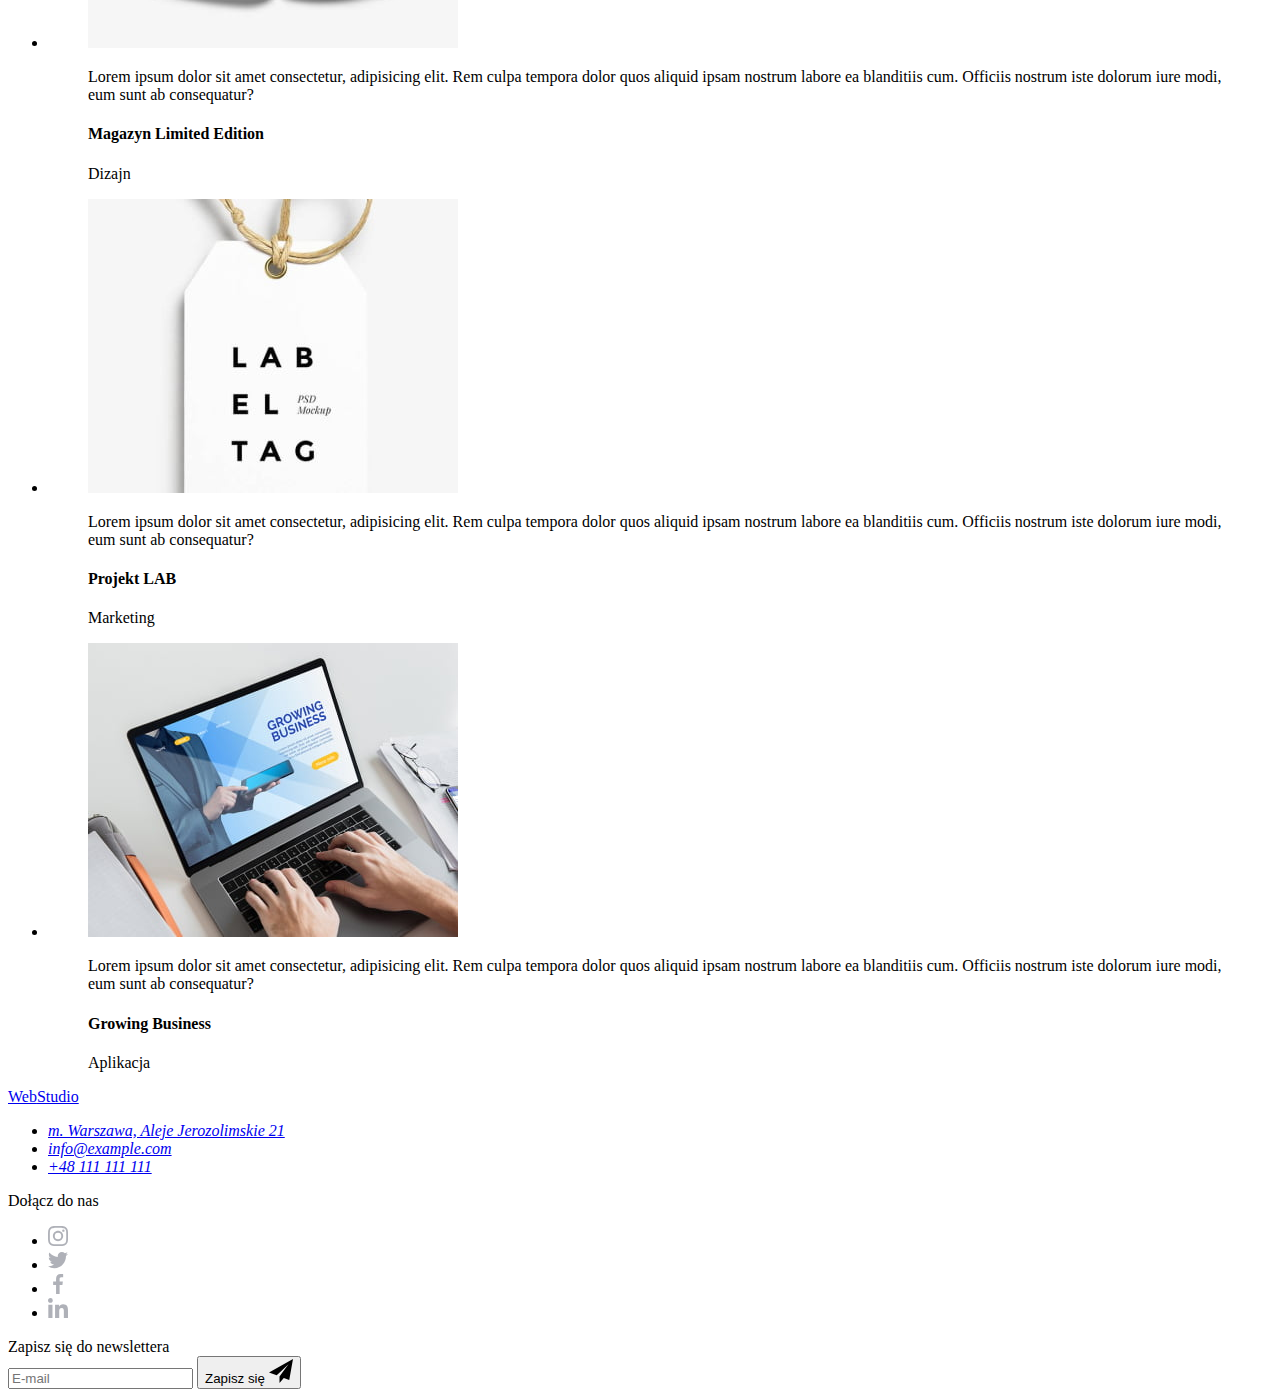
==== commit 4f112a23: "Added projects gallery restructured" ====
--- a/portfolio.html
+++ b/portfolio.html
@@ -64,218 +64,227 @@
     <main>
       <section class="section">
         <div class="container">
-          <ul class="buttons-list">
-            <li><button type="button">Wszystkie</button></li>
-            <li><button type="button">Strony</button></li>
-            <li><button type="button">Aplikacje</button></li>
-            <li><button type="button">Dizajn</button></li>
-            <li><button type="button">Marketing</button></li>
+          <ul class="filter-buttons-list">
+            <li><button class="filter-buttons-list__button" type="button">Wszystkie</button></li>
+            <li><button class="filter-buttons-list__button" type="button">Strony</button></li>
+            <li><button class="filter-buttons-list__button" type="button">Aplikacje</button></li>
+            <li><button class="filter-buttons-list__button" type="button">Dizajn</button></li>
+            <li><button class="filter-buttons-list__button" type="button">Marketing</button></li>
           </ul>
-          <ul class="projects-gallery">
-            <li class="project-card">
-              <figure>
-                <div class="project-img-box">
-                  <img
+          <ul class="projects-gallery projects-gallery--flex-wrap">
+            <li class="projects-gallery__card">
+              <figure>
+                <div class="projects-gallery__card-item">
+                  <img
+                    class="projects-gallery__card-img"
                     src="images/portfolio_projects/technocrack.jpg"
                     alt="Projekt strony internetowej Technocrack"
                     width="370"
                     height="294"
                   />
-                  <div class="project-img-box-overlay">
-                    <p>
+                  <div class="projects-gallery__card-item-overlay">
+                    <p class="projects-gallery__card-item-description">
                       Technocrack jest popularną platformą wykorzystywaną do rozpowszechniania
                       koronawirusa. Firmy wykorzystują tę platformę do celów szpiegowskich i ataków
                       na niezabezpieczone serwery konkurencji.
                     </p>
                   </div>
                 </div>
-                <figcaption>
-                  <h4>Technocrack</h4>
-                  <span>Strona internetowa</span>
-                </figcaption>
-              </figure>
-            </li>
-            <li class="project-card">
-              <figure>
-                <div class="project-img-box">
-                  <img
+                <figcaption class="projects-gallery__card-figcaption">
+                  <h4 class="projects-gallery__card-header">Technocrack</h4>
+                  <span class="projects-gallery__card-span">Strona internetowa</span>
+                </figcaption>
+              </figure>
+            </li>
+            <li class="projects-gallery__card">
+              <figure>
+                <div class="projects-gallery__card-item">
+                  <img
+                    class="projects-gallery__card-img"
                     src="images/portfolio_projects/basketball_match.jpg"
                     alt="Grafika meczu New Orlean vs Golden Star"
                     width="370"
                     height="294"
                   />
-                  <div class="project-img-box-overlay">
-                    <p>
-                      Lorem ipsum dolor sit amet consectetur, adipisicing elit. Rem culpa tempora
-                      dolor quos aliquid ipsam nostrum labore ea blanditiis cum. Officiis nostrum
-                      iste dolorum iure modi, eum sunt ab consequatur?
-                    </p>
-                  </div>
-                </div>
-                <figcaption>
-                  <h4>Grafika New Orlean vs Golden Star</h4>
-                  <span>Dizajn</span>
-                </figcaption>
-              </figure>
-            </li>
-            <li class="project-card">
-              <figure>
-                <div class="project-img-box">
-                  <img
+                  <div class="projects-gallery__card-item-overlay">
+                    <p class="projects-gallery__card-item-description">
+                      Lorem ipsum dolor sit amet consectetur, adipisicing elit. Rem culpa tempora
+                      dolor quos aliquid ipsam nostrum labore ea blanditiis cum. Officiis nostrum
+                      iste dolorum iure modi, eum sunt ab consequatur?
+                    </p>
+                  </div>
+                </div>
+                <figcaption class="projects-gallery__card-figcaption">
+                  <h4 class="projects-gallery__card-header">Grafika New Orlean vs Golden Star</h4>
+                  <span class="projects-gallery__card-span">Dizajn</span>
+                </figcaption>
+              </figure>
+            </li>
+            <li class="projects-gallery__card">
+              <figure>
+                <div class="projects-gallery__card-item">
+                  <img
+                    class="projects-gallery__card-img"
                     src="images/portfolio_projects/seafood.jpg"
                     alt="Logo aplikacji dla restauracji Seafood"
                     width="370"
                     height="294"
                   />
-                  <div class="project-img-box-overlay">
-                    <p>
-                      Lorem ipsum dolor sit amet consectetur, adipisicing elit. Rem culpa tempora
-                      dolor quos aliquid ipsam nostrum labore ea blanditiis cum. Officiis nostrum
-                      iste dolorum iure modi, eum sunt ab consequatur?
-                    </p>
-                  </div>
-                </div>
-                <figcaption>
-                  <h4>Restauracja Seafood</h4>
-                  <span>Aplikacja</span>
-                </figcaption>
-              </figure>
-            </li>
-            <li class="project-card">
-              <figure>
-                <div class="project-img-box">
-                  <img
+                  <div class="projects-gallery__card-item-overlay">
+                    <p class="projects-gallery__card-item-description">
+                      Lorem ipsum dolor sit amet consectetur, adipisicing elit. Rem culpa tempora
+                      dolor quos aliquid ipsam nostrum labore ea blanditiis cum. Officiis nostrum
+                      iste dolorum iure modi, eum sunt ab consequatur?
+                    </p>
+                  </div>
+                </div>
+                <figcaption class="projects-gallery__card-figcaption">
+                  <h4 class="projects-gallery__card-header">Restauracja Seafood</h4>
+                  <span class="projects-gallery__card-span">Aplikacja</span>
+                </figcaption>
+              </figure>
+            </li>
+            <li class="projects-gallery__card">
+              <figure>
+                <div class="projects-gallery__card-item">
+                  <img
+                    class="projects-gallery__card-img"
                     src="images/portfolio_projects/prime.jpg"
                     alt="Słuchawki"
                     width="370"
                     height="294"
                   />
-                  <div class="project-img-box-overlay">
-                    <p>
-                      Lorem ipsum dolor sit amet consectetur, adipisicing elit. Rem culpa tempora
-                      dolor quos aliquid ipsam nostrum labore ea blanditiis cum. Officiis nostrum
-                      iste dolorum iure modi, eum sunt ab consequatur?
-                    </p>
-                  </div>
-                </div>
-                <figcaption>
-                  <h4>Projekt Prime</h4>
-                  <span>Marketing</span>
-                </figcaption>
-              </figure>
-            </li>
-            <li class="project-card">
-              <figure>
-                <div class="project-img-box">
-                  <img
+                  <div class="projects-gallery__card-item-overlay">
+                    <p class="projects-gallery__card-item-description">
+                      Lorem ipsum dolor sit amet consectetur, adipisicing elit. Rem culpa tempora
+                      dolor quos aliquid ipsam nostrum labore ea blanditiis cum. Officiis nostrum
+                      iste dolorum iure modi, eum sunt ab consequatur?
+                    </p>
+                  </div>
+                </div>
+                <figcaption class="projects-gallery__card-figcaption">
+                  <h4 class="projects-gallery__card-header">Projekt Prime</h4>
+                  <span class="projects-gallery__card-span">Marketing</span>
+                </figcaption>
+              </figure>
+            </li>
+            <li class="projects-gallery__card">
+              <figure>
+                <div class="projects-gallery__card-item">
+                  <img
+                    class="projects-gallery__card-img"
                     src="images/portfolio_projects/boxes.jpg"
                     alt="Kartonowe pudełka"
                     width="370"
                     height="294"
                   />
-                  <div class="project-img-box-overlay">
-                    <p>
-                      Lorem ipsum dolor sit amet consectetur, adipisicing elit. Rem culpa tempora
-                      dolor quos aliquid ipsam nostrum labore ea blanditiis cum. Officiis nostrum
-                      iste dolorum iure modi, eum sunt ab consequatur?
-                    </p>
-                  </div>
-                </div>
-                <figcaption>
-                  <h4>Projekt Boxes</h4>
-                  <span>Aplikacja</span>
-                </figcaption>
-              </figure>
-            </li>
-            <li class="project-card">
-              <figure>
-                <div class="project-img-box">
-                  <img
+                  <div class="projects-gallery__card-item-overlay">
+                    <p class="projects-gallery__card-item-description">
+                      Lorem ipsum dolor sit amet consectetur, adipisicing elit. Rem culpa tempora
+                      dolor quos aliquid ipsam nostrum labore ea blanditiis cum. Officiis nostrum
+                      iste dolorum iure modi, eum sunt ab consequatur?
+                    </p>
+                  </div>
+                </div>
+                <figcaption class="projects-gallery__card-figcaption">
+                  <h4 class="projects-gallery__card-header">Projekt Boxes</h4>
+                  <span class="projects-gallery__card-span">Aplikacja</span>
+                </figcaption>
+              </figure>
+            </li>
+            <li class="projects-gallery__card">
+              <figure>
+                <div class="projects-gallery__card-item">
+                  <img
+                    class="projects-gallery__card-img"
                     src="images/portfolio_projects/website.jpg"
                     alt="Monitor z projektem strony internetowej"
                     width="370"
                     height="294"
                   />
-                  <div class="project-img-box-overlay">
-                    <p>
-                      Lorem ipsum dolor sit amet consectetur, adipisicing elit. Rem culpa tempora
-                      dolor quos aliquid ipsam nostrum labore ea blanditiis cum. Officiis nostrum
-                      iste dolorum iure modi, eum sunt ab consequatur?
-                    </p>
-                  </div>
-                </div>
-                <figcaption>
-                  <h4>Inspiration has no Borders</h4>
-                  <span>Strona internetowa</span>
-                </figcaption>
-              </figure>
-            </li>
-            <li class="project-card">
-              <figure>
-                <div class="project-img-box">
-                  <img
+                  <div class="projects-gallery__card-item-overlay">
+                    <p class="projects-gallery__card-item-description">
+                      Lorem ipsum dolor sit amet consectetur, adipisicing elit. Rem culpa tempora
+                      dolor quos aliquid ipsam nostrum labore ea blanditiis cum. Officiis nostrum
+                      iste dolorum iure modi, eum sunt ab consequatur?
+                    </p>
+                  </div>
+                </div>
+                <figcaption class="projects-gallery__card-figcaption">
+                  <h4 class="projects-gallery__card-header">Inspiration has no Borders</h4>
+                  <span class="projects-gallery__card-span">Strona internetowa</span>
+                </figcaption>
+              </figure>
+            </li>
+            <li class="projects-gallery__card">
+              <figure>
+                <div class="projects-gallery__card-item">
+                  <img
+                    class="projects-gallery__card-img"
                     src="images/portfolio_projects/magazine.jpg"
                     alt="Otwarty magazyn Limited Edition"
                     width="370"
                     height="294"
                   />
-                  <div class="project-img-box-overlay">
-                    <p>
-                      Lorem ipsum dolor sit amet consectetur, adipisicing elit. Rem culpa tempora
-                      dolor quos aliquid ipsam nostrum labore ea blanditiis cum. Officiis nostrum
-                      iste dolorum iure modi, eum sunt ab consequatur?
-                    </p>
-                  </div>
-                </div>
-                <figcaption>
-                  <h4>Magazyn Limited Edition</h4>
-                  <span>Dizajn</span>
-                </figcaption>
-              </figure>
-            </li>
-            <li class="project-card">
-              <figure>
-                <div class="project-img-box">
-                  <img
+                  <div class="projects-gallery__card-item-overlay">
+                    <p class="projects-gallery__card-item-description">
+                      Lorem ipsum dolor sit amet consectetur, adipisicing elit. Rem culpa tempora
+                      dolor quos aliquid ipsam nostrum labore ea blanditiis cum. Officiis nostrum
+                      iste dolorum iure modi, eum sunt ab consequatur?
+                    </p>
+                  </div>
+                </div>
+                <figcaption class="projects-gallery__card-figcaption">
+                  <h4 class="projects-gallery__card-header">Magazyn Limited Edition</h4>
+                  <span class="projects-gallery__card-span">Dizajn</span>
+                </figcaption>
+              </figure>
+            </li>
+            <li class="projects-gallery__card">
+              <figure>
+                <div class="projects-gallery__card-item">
+                  <img
+                    class="projects-gallery__card-img"
                     src="images/portfolio_projects/lab.jpg"
                     alt="Metka z projektem LAB"
                     width="370"
                     height="294"
                   />
-                  <div class="project-img-box-overlay">
-                    <p>
-                      Lorem ipsum dolor sit amet consectetur, adipisicing elit. Rem culpa tempora
-                      dolor quos aliquid ipsam nostrum labore ea blanditiis cum. Officiis nostrum
-                      iste dolorum iure modi, eum sunt ab consequatur?
-                    </p>
-                  </div>
-                </div>
-                <figcaption>
-                  <h4>Projekt LAB</h4>
-                  <span>Marketing</span>
-                </figcaption>
-              </figure>
-            </li>
-            <li class="project-card">
-              <figure>
-                <div class="project-img-box">
-                  <img
+                  <div class="projects-gallery__card-item-overlay">
+                    <p class="projects-gallery__card-item-description">
+                      Lorem ipsum dolor sit amet consectetur, adipisicing elit. Rem culpa tempora
+                      dolor quos aliquid ipsam nostrum labore ea blanditiis cum. Officiis nostrum
+                      iste dolorum iure modi, eum sunt ab consequatur?
+                    </p>
+                  </div>
+                </div>
+                <figcaption class="projects-gallery__card-figcaption">
+                  <h4 class="projects-gallery__card-header">Projekt LAB</h4>
+                  <span class="projects-gallery__card-span">Marketing</span>
+                </figcaption>
+              </figure>
+            </li>
+            <li class="projects-gallery__card">
+              <figure>
+                <div class="projects-gallery__card-item">
+                  <img
+                    class="projects-gallery__card-img"
                     src="images/portfolio_projects/growing_business.jpg"
                     alt="Laptop ze stroną aplikacji Growing Business"
                     width="370"
                     height="294"
                   />
-                  <div class="project-img-box-overlay">
-                    <p>
-                      Lorem ipsum dolor sit amet consectetur, adipisicing elit. Rem culpa tempora
-                      dolor quos aliquid ipsam nostrum labore ea blanditiis cum. Officiis nostrum
-                      iste dolorum iure modi, eum sunt ab consequatur?
-                    </p>
-                  </div>
-                </div>
-                <figcaption>
-                  <h4>Growing Business</h4>
-                  <span>Aplikacja</span>
+                  <div class="projects-gallery__card-item-overlay">
+                    <p class="projects-gallery__card-item-description">
+                      Lorem ipsum dolor sit amet consectetur, adipisicing elit. Rem culpa tempora
+                      dolor quos aliquid ipsam nostrum labore ea blanditiis cum. Officiis nostrum
+                      iste dolorum iure modi, eum sunt ab consequatur?
+                    </p>
+                  </div>
+                </div>
+                <figcaption class="projects-gallery__card-figcaption">
+                  <h4 class="projects-gallery__card-header">Growing Business</h4>
+                  <span class="projects-gallery__card-span">Aplikacja</span>
                 </figcaption>
               </figure>
             </li>
@@ -283,29 +292,31 @@
         </div>
       </section>
     </main>
-    <footer class="footer-color">
-      <div class="container footer-box">
+    <footer>
+      <div class="container footer">
         <div>
-          <a class="link logo footer-logo" href="index.html"
+          <a class="link logo footer__logo" href="index.html"
             ><span class="logo logo--color-accent">Web</span>Studio</a
           >
           <address id="contact">
             <ul class="address-list">
               <li>
                 <a
-                  class="link footer-address"
+                  class="link address-list__link"
                   href="https://goo.gl/maps/5vognSmDPYiszCNh9"
                   target="_blank"
                   >m. Warszawa, Aleje Jerozolimskie 21</a
                 >
               </li>
               <li>
-                <a class="link footer-address footer-contact-details" href="mailto:info@example.com"
+                <a
+                  class="link address-list__link address-list__link--color"
+                  href="mailto:info@example.com"
                   >info@example.com</a
                 >
               </li>
               <li>
-                <a class="link footer-address footer-contact-details" href="tel:+48111111111"
+                <a class="link address-list__link address-list__link--color" href="tel:+48111111111"
                   >+48 111 111 111</a
                 >
               </li>
@@ -313,24 +324,24 @@
           </address>
         </div>
         <div>
-          <span class="footer-element-header">Dołącz do nas</span>
-          <ul class="footer-social-media">
-            <li class="social-media-icon footer-icon-color">
+          <span class="footer__element-header">Dołącz do nas</span>
+          <ul class="social-media social-media__footer">
+            <li class="social-media__icon social-media__icon--footer-color">
               <svg width="20px" height="20px">
                 <use href="images/icons.svg#icon-instagram-2"></use>
               </svg>
             </li>
-            <li class="social-media-icon footer-icon-color">
+            <li class="social-media__icon social-media__icon--footer-color">
               <svg width="20px" height="20px">
                 <use href="images/icons.svg#icon-twitter-1"></use>
               </svg>
             </li>
-            <li class="social-media-icon footer-icon-color">
+            <li class="social-media__icon social-media__icon--footer-color">
               <svg width="20px" height="20px">
                 <use href="images/icons.svg#icon-facebook-1"></use>
               </svg>
             </li>
-            <li class="social-media-icon footer-icon-color">
+            <li class="social-media__icon social-media__icon--footer-color">
               <svg width="20px" height="20px">
                 <use href="images/icons.svg#icon-linkedin-1"></use>
               </svg>
@@ -339,17 +350,17 @@
         </div>
         <div>
           <form name="newsletter-subscribe">
-            <label class="footer-element-header" for="user-email">Zapisz się do newslettera</label>
-            <div class="newsletter-form-elements">
+            <label class="footer__element-header" for="user-email">Zapisz się do newslettera</label>
+            <div class="footer__form-container">
               <input
-                class="footer-input"
+                class="footer__input"
                 type="email"
                 id="user-email"
                 name="user-email"
                 placeholder="E-mail"
                 required
               />
-              <button class="button footer-button" type="submit">
+              <button class="button footer__button" type="submit">
                 <span>Zapisz się</span>
                 <svg width="24px" height="24px">
                   <use href="images/icons.svg#icon-send"></use>
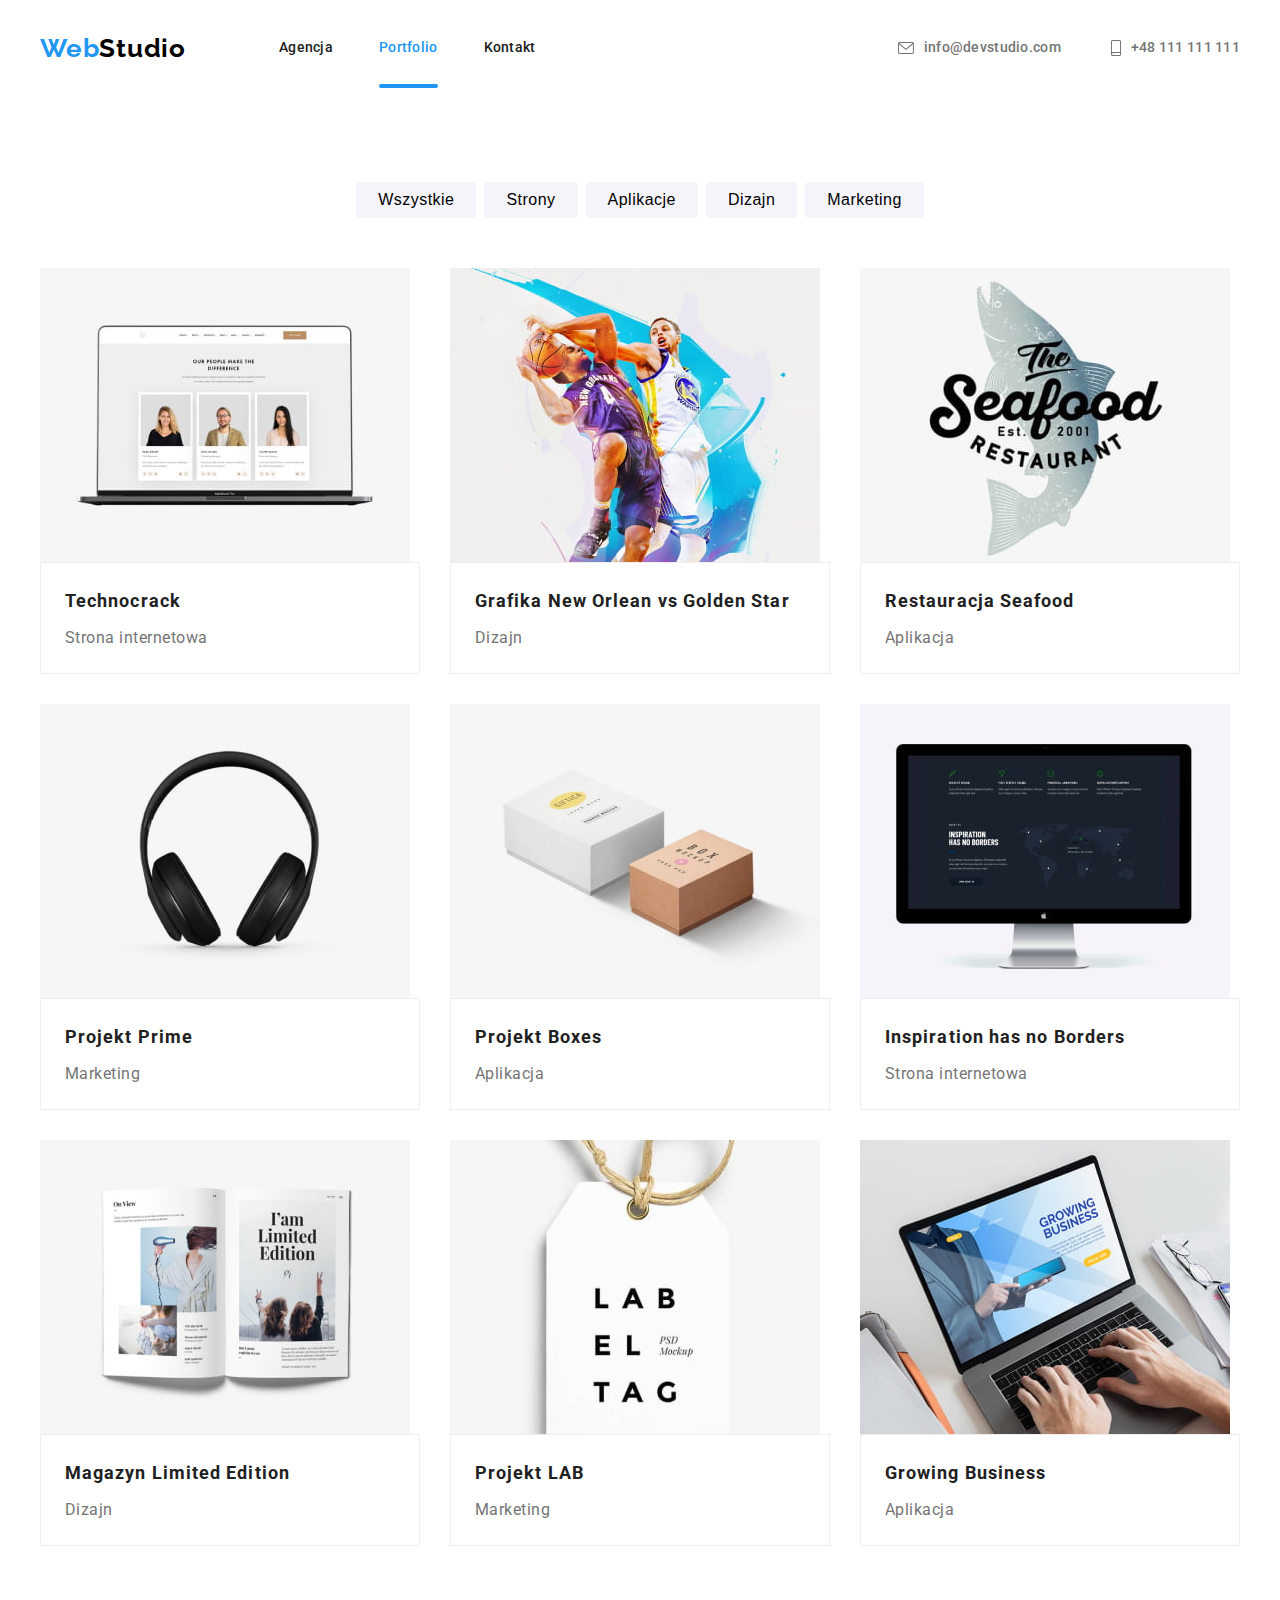
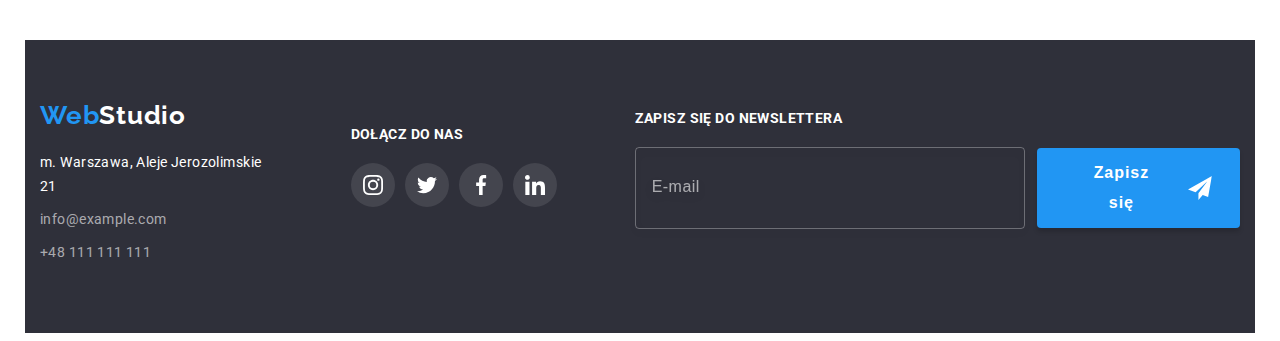
==== commit 0bea930b: "Changed stylesheet connection in both htmls" ====
--- a/portfolio.html
+++ b/portfolio.html
@@ -12,7 +12,7 @@
       crossorigin="anonymous"
       referrerpolicy="no-referrer"
     />
-    <link href="css/styles.css" rel="stylesheet" />
+    <link href="css/main.min.css" rel="stylesheet" />
     <link rel="preconnect" href="https://fonts.googleapis.com" />
     <link rel="preconnect" href="https://fonts.gstatic.com" crossorigin />
     <link
--- a/css/main.min.css
+++ b/css/main.min.css
@@ -0,0 +1 @@
+:root{--parent-color: currentColor}.projects-gallery__card-item-overlay,.filter-buttons-list,.footer__form-container,.footer__button,.footer,.social-media__icon,.social-media,.about-us-gallery__title,.about-us-gallery,.projects-gallery,.clients-list,.team-list,.about-us-list__icon,.about-us-list,.modal-window__checkbox-container,.modal-window__exit-button,.hero,.main-nav,.header__contact-details,.header__contact-list,.main-nav__list,.header{display:-webkit-box;display:-ms-flexbox;display:flex;-webkit-box-align:center;-ms-flex-align:center;align-items:center;-webkit-box-pack:center;-ms-flex-pack:center;justify-content:center}body{font-family:"Roboto",sans-serif;color:#212121}h1,h2,h3,h4,p,ul,figure{margin:0px;padding:0px;border:0px}.container{width:1200px;margin:0 auto;padding-left:15px;padding-right:15px}.link{text-decoration:none;color:#212121}.link--selected,.address-list__link{-webkit-transition:color 250ms cubic-bezier(0.4, 0, 0.2, 1);transition:color 250ms cubic-bezier(0.4, 0, 0.2, 1)}.link--selected:hover,.address-list__link:hover,.link--selected:focus,.address-list__link:focus{color:#2196f3}.header{padding-top:25px;padding-bottom:24px;-webkit-box-pack:justify;-ms-flex-pack:justify;justify-content:space-between}.header__contact-list,.main-nav__list{font-size:14px;letter-spacing:.02em;line-height:1.14;list-style-type:none;font-weight:500;gap:50px}.header__contact-details{color:#757575}.header__contact-details--icon-margin{margin-right:10px}.header__border{border-bottom:1px solid #ececec}.main-nav{gap:93px}.main-nav__list{gap:46px}.main-nav__list--link-is-active{color:#2196f3;position:relative}.main-nav__list--link-is-active::after{width:100%;height:4px;content:"";display:block;background-color:#2196f3;border-radius:2px;position:absolute;top:45px}.logo{font-size:26px;letter-spacing:.03em;line-height:1.19;font-family:"Raleway";font-weight:700;color:#000}.logo--color-accent{color:#2196f3}.section{padding-top:94px;padding-bottom:94px}.section--team-bg{background-color:#f5f4fa}.background-photo{max-width:1600px;margin:0 auto;background-image:-webkit-gradient(linear, left top, left bottom, from(rgba(47, 48, 58, 0.4)), to(rgba(47, 48, 58, 0.4))),url("../images/hero_background.jpg");background-image:linear-gradient(rgba(47, 48, 58, 0.4), rgba(47, 48, 58, 0.4)),url("../images/hero_background.jpg");background-position:center;background-repeat:no-repeat}.header-primary{font-size:44px;letter-spacing:.06em;line-height:1.36;font-weight:900;text-transform:uppercase;text-align:center;color:#fff;margin-bottom:30px}.hero{-webkit-box-orient:vertical;-webkit-box-direction:normal;-ms-flex-direction:column;flex-direction:column;padding:200px 252px}.button{font-size:16px;letter-spacing:.06em;line-height:1.88;text-align:center;background:#2196f3;-webkit-box-shadow:0px 4px 4px rgba(0,0,0,.15);box-shadow:0px 4px 4px rgba(0,0,0,.15);border-radius:4px;border-style:none;font-weight:700;color:#fff;cursor:pointer;-webkit-transition:background-color 250ms cubic-bezier(0.4, 0, 0.2, 1),color 250ms cubic-bezier(0.4, 0, 0.2, 1);transition:background-color 250ms cubic-bezier(0.4, 0, 0.2, 1),color 250ms cubic-bezier(0.4, 0, 0.2, 1)}.button:hover,.button:focus{background-color:#f5f4fa;color:#2196f3;fill:#2196f3}.hero .button{padding:10px 41px}.backdrop{position:fixed;top:0;left:0;right:0;bottom:0;z-index:1;background-color:rgba(0,0,0,.2);-webkit-transform:scale(1);transform:scale(1);-webkit-transition:visibility 250ms cubic-bezier(0.4, 0, 0.2, 1),opacity 250ms cubic-bezier(0.4, 0, 0.2, 1),-webkit-transform 250ms cubic-bezier(0.4, 0, 0.2, 1);transition:visibility 250ms cubic-bezier(0.4, 0, 0.2, 1),opacity 250ms cubic-bezier(0.4, 0, 0.2, 1),-webkit-transform 250ms cubic-bezier(0.4, 0, 0.2, 1);transition:visibility 250ms cubic-bezier(0.4, 0, 0.2, 1),opacity 250ms cubic-bezier(0.4, 0, 0.2, 1),transform 250ms cubic-bezier(0.4, 0, 0.2, 1);transition:visibility 250ms cubic-bezier(0.4, 0, 0.2, 1),opacity 250ms cubic-bezier(0.4, 0, 0.2, 1),transform 250ms cubic-bezier(0.4, 0, 0.2, 1),-webkit-transform 250ms cubic-bezier(0.4, 0, 0.2, 1)}.is-hidden{visibility:hidden;opacity:0;pointer-events:none;-webkit-transform:scale(0);transform:scale(0)}.modal-window{position:absolute;top:50%;left:50%;width:528px;-webkit-transform:translate(-50%, -50%);transform:translate(-50%, -50%);background:#fff;-webkit-box-shadow:0px 1px 3px rgba(0,0,0,.12),0px 1px 1px rgba(0,0,0,.14),0px 2px 1px rgba(0,0,0,.2);box-shadow:0px 1px 3px rgba(0,0,0,.12),0px 1px 1px rgba(0,0,0,.14),0px 2px 1px rgba(0,0,0,.2);border-radius:4px;padding:40px}.modal-window__exit-button{width:30px;height:30px;border-radius:50%;border:1px solid rgba(0,0,0,.1);background-color:rgba(0,0,0,0);position:absolute;top:8px;right:8px;cursor:pointer}.modal-window__form-box{display:-webkit-box;display:-ms-flexbox;display:flex;-webkit-box-orient:vertical;-webkit-box-direction:normal;-ms-flex-direction:column;flex-direction:column}.modal-window__form-box--position{position:relative}.modal-window__form-header{font-size:20px;letter-spacing:.03em;line-height:1.15;font-weight:700;color:#212121;margin-bottom:12px}.modal-window__label{font-size:12px;letter-spacing:.01em;line-height:1.17;color:#757575;margin-bottom:4px}.modal-window__icon{-webkit-transition:fill 250ms cubic-bezier(0.4, 0, 0.2, 1);transition:fill 250ms cubic-bezier(0.4, 0, 0.2, 1)}.modal-window__user-icon{position:absolute;top:13.26px;left:14.27px}.modal-window__phone-icon{position:absolute;top:14px;left:15px}.modal-window__mail-icon{position:absolute;top:14px;left:13.5px}.modal-window__input{width:100%;height:40px;border:1px solid rgba(33,33,33,.2);border-radius:4px;margin-bottom:10px;padding-left:42px;-webkit-transition:border-color 250ms cubic-bezier(0.4, 0, 0.2, 1);transition:border-color 250ms cubic-bezier(0.4, 0, 0.2, 1)}.modal-window__input:focus{outline:0;border-color:#2196f3}.modal-window__textarea{border:1px solid rgba(33,33,33,.2);border-radius:4px;padding:12px 16px;height:120px;resize:none;margin-bottom:20px;-webkit-transition:border-color 250ms cubic-bezier(0.4, 0, 0.2, 1);transition:border-color 250ms cubic-bezier(0.4, 0, 0.2, 1)}.modal-window__textarea:focus{outline:0;border-color:#2196f3}.modal-window__textarea::-webkit-input-placeholder{font-size:12px;color:rgba(117,117,117,.5)}.modal-window__textarea::-moz-placeholder{font-size:12px;color:rgba(117,117,117,.5)}.modal-window__textarea:-ms-input-placeholder{font-size:12px;color:rgba(117,117,117,.5)}.modal-window__textarea::-ms-input-placeholder{font-size:12px;color:rgba(117,117,117,.5)}.modal-window__textarea::placeholder{font-size:12px;color:rgba(117,117,117,.5)}.modal-window__checkbox-container{margin-bottom:30px;position:relative}.modal-window__checkbox-container--input-opacity{opacity:0}.modal-window__accepted-terms{fill:#fff;background-color:#2196f3;border-radius:2px;position:absolute;-webkit-transform:translate(-125%, 25%);transform:translate(-125%, 25%);z-index:1;opacity:0;-webkit-transition:opacity 250ms cubic-bezier(0.4, 0, 0.2, 1);transition:opacity 250ms cubic-bezier(0.4, 0, 0.2, 1)}.modal-window__not-accepted-terms{position:absolute;-webkit-transform:translate(-125%, 25%);transform:translate(-125%, 25%)}.modal-window__checkbox-label{font-size:14px;letter-spacing:.03em;line-height:1.7;color:#757575}.modal-window__checkbox-label--text-margin{margin-left:7px}.modal-window__checkbox-label--link-color{color:#2196f3}.modal-window__input:focus+.modal-window__mail-icon,.modal-window__input:focus+.modal-window__phone-icon,.modal-window__input:focus+.modal-window__user-icon{fill:#2196f3}.modal-window__checkbox-container--input-opacity:checked+.modal_window__accepted-terms{opacity:1}.about-us-list{font-size:14px;letter-spacing:.03em;line-height:1.7;list-style-type:none;color:#757575;gap:30px;margin-bottom:94px}.about-us-list__title{font-size:14px;letter-spacing:.03em;line-height:1.14;font-weight:700;text-transform:uppercase;color:#212121}.about-us-list__icon{width:270px;height:120px;background-color:#f5f4fa;border-radius:4px;margin-bottom:30px}.header-secondary{font-size:36px;letter-spacing:.03em;line-height:1.17;text-align:center;margin-bottom:50px}.about-us-gallery,.projects-gallery,.clients-list,.team-list{gap:30px;list-style-type:none}.about-us-gallery__list-item{position:relative}.about-us-gallery__title{font-size:14px;letter-spacing:.03em;line-height:1.14;padding-top:27px;padding-bottom:27px;font-weight:700;text-transform:uppercase;color:#fff;width:100%;background-color:rgba(47,48,58,.8);position:absolute;top:224px}.team-list__card{background-color:#fff;-webkit-box-shadow:0px 1px 3px rgba(0,0,0,.12),0px 1px 1px rgba(0,0,0,.14),0px 2px 1px rgba(0,0,0,.2);box-shadow:0px 1px 3px rgba(0,0,0,.12),0px 1px 1px rgba(0,0,0,.14),0px 2px 1px rgba(0,0,0,.2);border-radius:0px 0px 4px 4px;display:-webkit-box;display:-ms-flexbox;display:flex;-webkit-box-orient:vertical;-webkit-box-direction:normal;-ms-flex-direction:column;flex-direction:column;-webkit-box-align:center;-ms-flex-align:center;align-items:center}.team-list__card-figcaption{padding-top:30px;padding-bottom:30px}.team-list__card-header{font-size:16px;letter-spacing:.03em;line-height:1.19;font-weight:500;text-align:center;margin-bottom:10px}.team-list__card-span{font-size:16px;letter-spacing:.03em;line-height:1.19;text-align:center;color:#757575;display:block}.social-media{list-style-type:none;gap:10px}.social-media__team-list{margin-top:16px;color:#afb1b8}.social-media__icon{width:44px;height:44px;border-radius:50%;-webkit-transition:background-color 250ms cubic-bezier(0.4, 0, 0.2, 1),color 250ms cubic-bezier(0.4, 0, 0.2, 1);transition:background-color 250ms cubic-bezier(0.4, 0, 0.2, 1),color 250ms cubic-bezier(0.4, 0, 0.2, 1)}.social-media__icon:hover,.social-media__icon:focus{background-color:#2196f3;color:#fff;cursor:pointer}.clients-list__item{width:170px;height:92px;border:1px solid #afb1b8;border-radius:4px;color:#afb1b8;-webkit-transition:border 250ms cubic-bezier(0.4, 0, 0.2, 1),color 250ms cubic-bezier(0.4, 0, 0.2, 1);transition:border 250ms cubic-bezier(0.4, 0, 0.2, 1),color 250ms cubic-bezier(0.4, 0, 0.2, 1)}.clients-list__item:hover,.clients-list__item:focus{border:1px solid #2196f3;cursor:pointer;color:#2196f3}.footer{padding-top:60px;padding-bottom:60px;background:#2f303a;gap:70px}.footer__logo{color:#fff;display:block;margin-bottom:20px}.footer__element-header{font-size:14px;letter-spacing:.03em;line-height:1.14;font-weight:700;text-transform:uppercase;color:#fff;display:block;margin-bottom:20px}.footer__input{width:358px;height:50px;border:1px solid rgba(255,255,255,.3);-webkit-filter:drop-shadow(0px 4px 4px rgba(0, 0, 0, 0.15));filter:drop-shadow(0px 4px 4px rgba(0, 0, 0, 0.15));border-radius:4px;background:none;padding:15px 16px;color:#fff}.footer__input::-webkit-input-placeholder{font-size:16px;letter-spacing:.03em;line-height:1.25;color:rgba(255,255,255,.6)}.footer__input::-moz-placeholder{font-size:16px;letter-spacing:.03em;line-height:1.25;color:rgba(255,255,255,.6)}.footer__input:-ms-input-placeholder{font-size:16px;letter-spacing:.03em;line-height:1.25;color:rgba(255,255,255,.6)}.footer__input::-ms-input-placeholder{font-size:16px;letter-spacing:.03em;line-height:1.25;color:rgba(255,255,255,.6)}.footer__input::placeholder{font-size:16px;letter-spacing:.03em;line-height:1.25;color:rgba(255,255,255,.6)}.footer__input:hover,.footer__input:focus,.footer__input:active{border-color:#2196f3;outline:0;background:none}.footer__button{gap:24px;fill:#fff;padding:10px 28px 10px 42px;-webkit-transition:fill 250ms cubic-bezier(0.4, 0, 0.2, 1);transition:fill 250ms cubic-bezier(0.4, 0, 0.2, 1)}.footer__form-container{gap:12px;margin-bottom:34px}.address-list{list-style-type:none}.address-list__link{font-size:14px;letter-spacing:.03em;line-height:1.7;font-style:normal;color:#fff;display:block;margin-bottom:9px}.address-list__link:hover,.address-list__link:focus{color:#2196f3}.address-list__link--color{color:rgba(255,255,255,.6)}.social-media__footer{margin-right:8px;color:#fff;padding-bottom:40px}.social-media__icon--footer-color{background-color:rgba(255,255,255,.1)}.filter-buttons-list{list-style-type:none;gap:8px;margin-bottom:50px}.filter-buttons-list__button{font-size:16px;letter-spacing:.03em;line-height:1.5;background:#f5f4fa;border-radius:4px;border-style:none;font-weight:500;text-align:center;padding:6px 22px;cursor:pointer;-webkit-transition:background-color 250ms cubic-bezier(0.4, 0, 0.2, 1),color 250ms cubic-bezier(0.4, 0, 0.2, 1),-webkit-box-shadow 250ms cubic-bezier(0.4, 0, 0.2, 1);transition:background-color 250ms cubic-bezier(0.4, 0, 0.2, 1),color 250ms cubic-bezier(0.4, 0, 0.2, 1),-webkit-box-shadow 250ms cubic-bezier(0.4, 0, 0.2, 1);transition:background-color 250ms cubic-bezier(0.4, 0, 0.2, 1),color 250ms cubic-bezier(0.4, 0, 0.2, 1),box-shadow 250ms cubic-bezier(0.4, 0, 0.2, 1);transition:background-color 250ms cubic-bezier(0.4, 0, 0.2, 1),color 250ms cubic-bezier(0.4, 0, 0.2, 1),box-shadow 250ms cubic-bezier(0.4, 0, 0.2, 1),-webkit-box-shadow 250ms cubic-bezier(0.4, 0, 0.2, 1)}.filter-buttons-list__button:hover,.filter-buttons-list__button:focus{color:#fff;background-color:#2196f3;-webkit-box-shadow:0px 3px 1px rgba(0,0,0,.1),0px 1px 2px rgba(0,0,0,.08),0px 2px 2px rgba(0,0,0,.12);box-shadow:0px 3px 1px rgba(0,0,0,.1),0px 1px 2px rgba(0,0,0,.08),0px 2px 2px rgba(0,0,0,.12)}.projects-gallery--flex-wrap{-ms-flex-wrap:wrap;flex-wrap:wrap}.projects-gallery__card{-ms-flex-preferred-size:calc((100% - 60px)/3);flex-basis:calc((100% - 60px)/3);-webkit-transition:-webkit-box-shadow 250ms cubic-bezier(0.4, 0, 0.2, 1);transition:-webkit-box-shadow 250ms cubic-bezier(0.4, 0, 0.2, 1);transition:box-shadow 250ms cubic-bezier(0.4, 0, 0.2, 1);transition:box-shadow 250ms cubic-bezier(0.4, 0, 0.2, 1), -webkit-box-shadow 250ms cubic-bezier(0.4, 0, 0.2, 1)}.projects-gallery__card:hover,.projects-gallery__card:focus{-webkit-box-shadow:0px 1px 1px rgba(0,0,0,.12),0px 4px 4px rgba(0,0,0,.06),1px 4px 6px rgba(0,0,0,.16);box-shadow:0px 1px 1px rgba(0,0,0,.12),0px 4px 4px rgba(0,0,0,.06),1px 4px 6px rgba(0,0,0,.16);cursor:pointer}.projects-gallery__card-img{display:block}.projects-gallery__card-figcaption{padding:20px 24px;border:1px solid #eee}.projects-gallery__card-item{position:relative;overflow:hidden}.projects-gallery__card-item-overlay{position:absolute;top:0;left:0;width:100%;height:100%;padding-left:24px;padding-right:45px;background-color:rgba(33,150,243,.9);-webkit-transform:translateY(101%);transform:translateY(101%);-webkit-transition:-webkit-transform 250ms cubic-bezier(0.4, 0, 0.2, 1);transition:-webkit-transform 250ms cubic-bezier(0.4, 0, 0.2, 1);transition:transform 250ms cubic-bezier(0.4, 0, 0.2, 1);transition:transform 250ms cubic-bezier(0.4, 0, 0.2, 1), -webkit-transform 250ms cubic-bezier(0.4, 0, 0.2, 1)}.projects-gallery__card-item-description{font-size:18px;letter-spacing:.03em;line-height:1.6;color:#fff}.projects-gallery__card-header{font-size:18px;letter-spacing:.06em;line-height:2;margin-bottom:4px}.projects-gallery__card-span{font-size:16px;letter-spacing:.03em;line-height:1.88;color:#757575}.projects-gallery__card:hover .projects-gallery__card-item-overlay,.projects-gallery__card:focus .projects-gallery__card-item-overlay{-webkit-transform:translateY(0);transform:translateY(0)}/*# sourceMappingURL=main.min.css.map */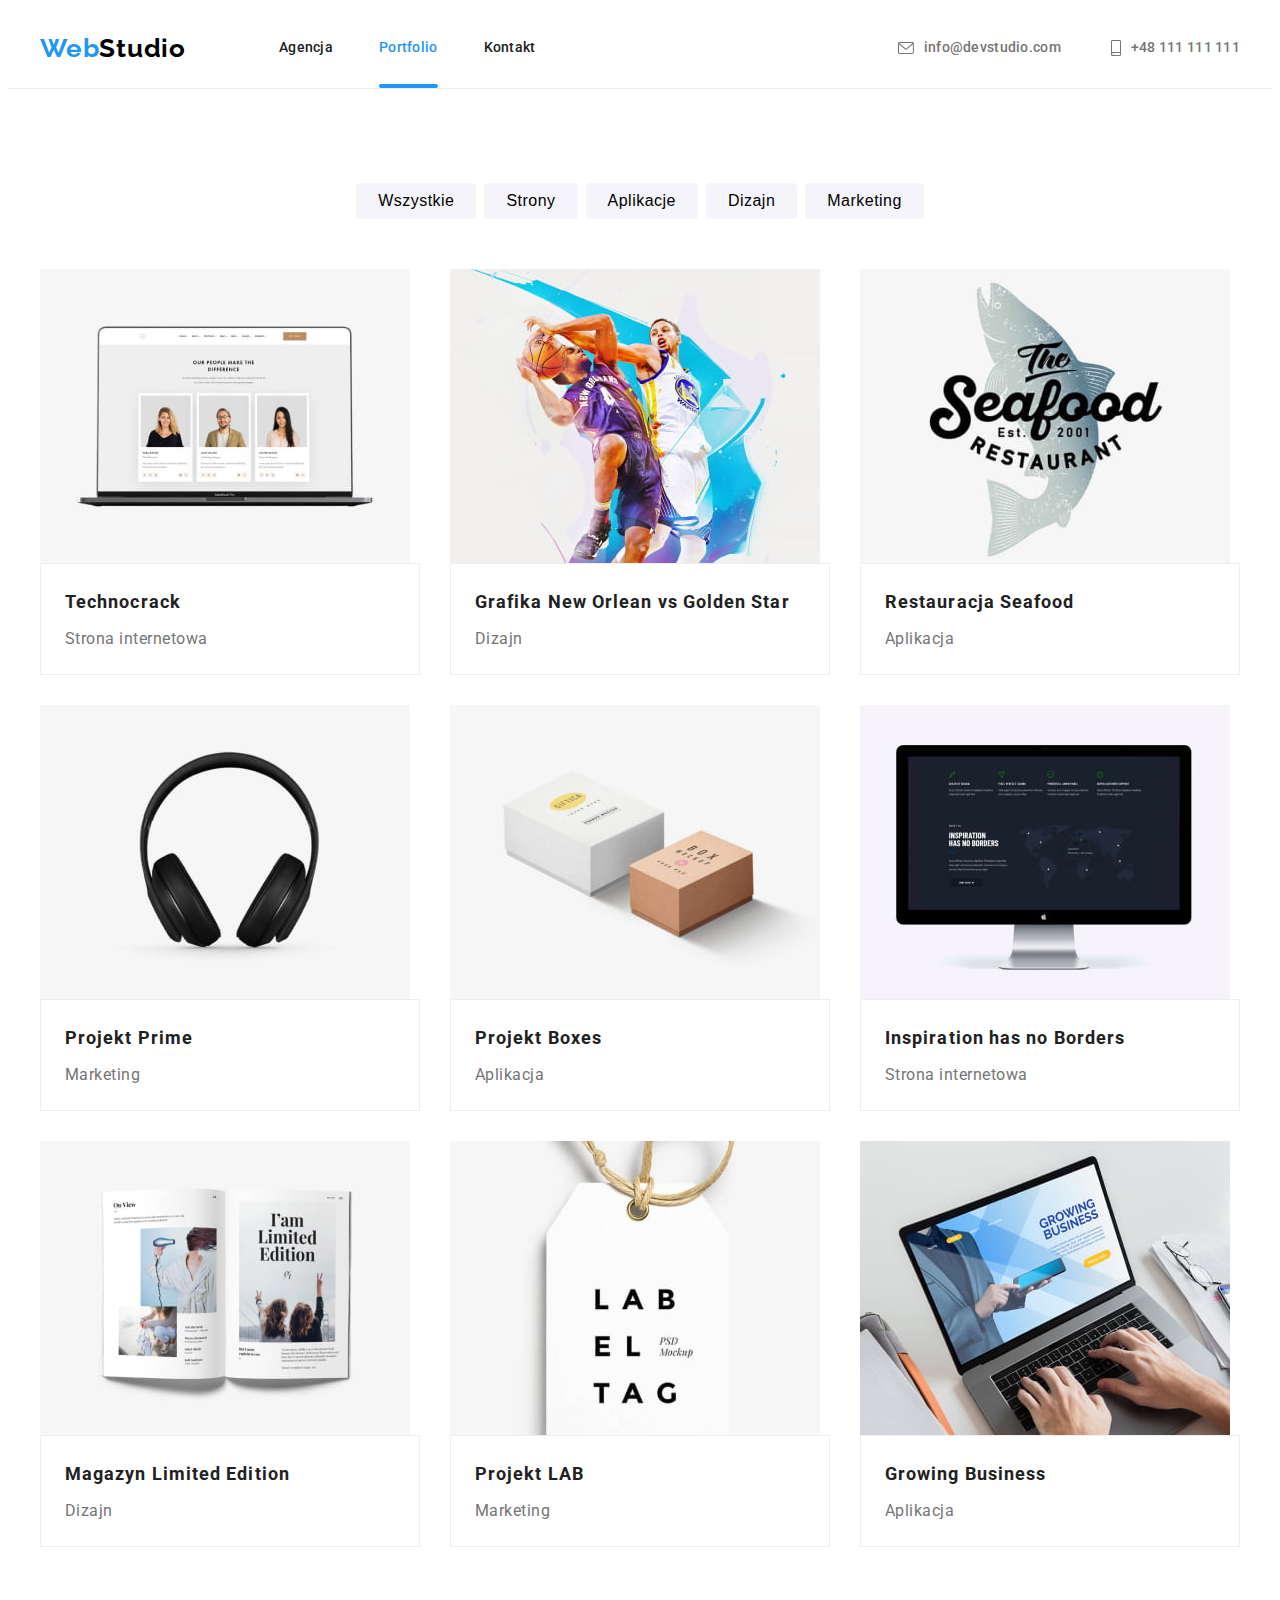
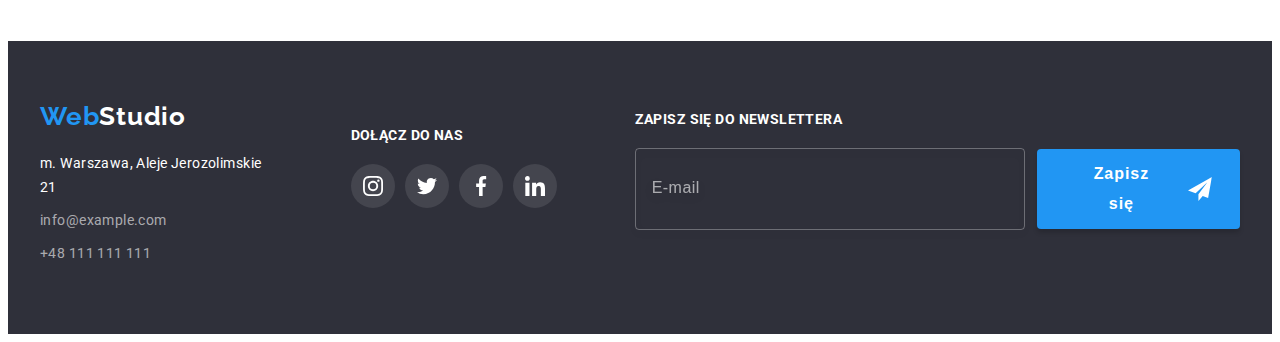
==== commit efaef391: "Fixed mistakes: footer bg and header border" ====
--- a/portfolio.html
+++ b/portfolio.html
@@ -21,7 +21,7 @@
     />
   </head>
   <body>
-    <header class="header-border">
+    <header class="header__border">
       <div class="container header">
         <div class="main-nav">
           <a class="link logo" href="index.html"
@@ -292,7 +292,7 @@
         </div>
       </section>
     </main>
-    <footer>
+    <footer class="footer-bg-color">
       <div class="container footer">
         <div>
           <a class="link logo footer__logo" href="index.html"
--- a/css/main.min.css
+++ b/css/main.min.css
@@ -1 +1 @@
-:root{--parent-color: currentColor}.projects-gallery__card-item-overlay,.filter-buttons-list,.footer__form-container,.footer__button,.footer,.social-media__icon,.social-media,.about-us-gallery__title,.about-us-gallery,.projects-gallery,.clients-list,.team-list,.about-us-list__icon,.about-us-list,.modal-window__checkbox-container,.modal-window__exit-button,.hero,.main-nav,.header__contact-details,.header__contact-list,.main-nav__list,.header{display:-webkit-box;display:-ms-flexbox;display:flex;-webkit-box-align:center;-ms-flex-align:center;align-items:center;-webkit-box-pack:center;-ms-flex-pack:center;justify-content:center}body{font-family:"Roboto",sans-serif;color:#212121}h1,h2,h3,h4,p,ul,figure{margin:0px;padding:0px;border:0px}.container{width:1200px;margin:0 auto;padding-left:15px;padding-right:15px}.link{text-decoration:none;color:#212121}.link--selected,.address-list__link{-webkit-transition:color 250ms cubic-bezier(0.4, 0, 0.2, 1);transition:color 250ms cubic-bezier(0.4, 0, 0.2, 1)}.link--selected:hover,.address-list__link:hover,.link--selected:focus,.address-list__link:focus{color:#2196f3}.header{padding-top:25px;padding-bottom:24px;-webkit-box-pack:justify;-ms-flex-pack:justify;justify-content:space-between}.header__contact-list,.main-nav__list{font-size:14px;letter-spacing:.02em;line-height:1.14;list-style-type:none;font-weight:500;gap:50px}.header__contact-details{color:#757575}.header__contact-details--icon-margin{margin-right:10px}.header__border{border-bottom:1px solid #ececec}.main-nav{gap:93px}.main-nav__list{gap:46px}.main-nav__list--link-is-active{color:#2196f3;position:relative}.main-nav__list--link-is-active::after{width:100%;height:4px;content:"";display:block;background-color:#2196f3;border-radius:2px;position:absolute;top:45px}.logo{font-size:26px;letter-spacing:.03em;line-height:1.19;font-family:"Raleway";font-weight:700;color:#000}.logo--color-accent{color:#2196f3}.section{padding-top:94px;padding-bottom:94px}.section--team-bg{background-color:#f5f4fa}.background-photo{max-width:1600px;margin:0 auto;background-image:-webkit-gradient(linear, left top, left bottom, from(rgba(47, 48, 58, 0.4)), to(rgba(47, 48, 58, 0.4))),url("../images/hero_background.jpg");background-image:linear-gradient(rgba(47, 48, 58, 0.4), rgba(47, 48, 58, 0.4)),url("../images/hero_background.jpg");background-position:center;background-repeat:no-repeat}.header-primary{font-size:44px;letter-spacing:.06em;line-height:1.36;font-weight:900;text-transform:uppercase;text-align:center;color:#fff;margin-bottom:30px}.hero{-webkit-box-orient:vertical;-webkit-box-direction:normal;-ms-flex-direction:column;flex-direction:column;padding:200px 252px}.button{font-size:16px;letter-spacing:.06em;line-height:1.88;text-align:center;background:#2196f3;-webkit-box-shadow:0px 4px 4px rgba(0,0,0,.15);box-shadow:0px 4px 4px rgba(0,0,0,.15);border-radius:4px;border-style:none;font-weight:700;color:#fff;cursor:pointer;-webkit-transition:background-color 250ms cubic-bezier(0.4, 0, 0.2, 1),color 250ms cubic-bezier(0.4, 0, 0.2, 1);transition:background-color 250ms cubic-bezier(0.4, 0, 0.2, 1),color 250ms cubic-bezier(0.4, 0, 0.2, 1)}.button:hover,.button:focus{background-color:#f5f4fa;color:#2196f3;fill:#2196f3}.hero .button{padding:10px 41px}.backdrop{position:fixed;top:0;left:0;right:0;bottom:0;z-index:1;background-color:rgba(0,0,0,.2);-webkit-transform:scale(1);transform:scale(1);-webkit-transition:visibility 250ms cubic-bezier(0.4, 0, 0.2, 1),opacity 250ms cubic-bezier(0.4, 0, 0.2, 1),-webkit-transform 250ms cubic-bezier(0.4, 0, 0.2, 1);transition:visibility 250ms cubic-bezier(0.4, 0, 0.2, 1),opacity 250ms cubic-bezier(0.4, 0, 0.2, 1),-webkit-transform 250ms cubic-bezier(0.4, 0, 0.2, 1);transition:visibility 250ms cubic-bezier(0.4, 0, 0.2, 1),opacity 250ms cubic-bezier(0.4, 0, 0.2, 1),transform 250ms cubic-bezier(0.4, 0, 0.2, 1);transition:visibility 250ms cubic-bezier(0.4, 0, 0.2, 1),opacity 250ms cubic-bezier(0.4, 0, 0.2, 1),transform 250ms cubic-bezier(0.4, 0, 0.2, 1),-webkit-transform 250ms cubic-bezier(0.4, 0, 0.2, 1)}.is-hidden{visibility:hidden;opacity:0;pointer-events:none;-webkit-transform:scale(0);transform:scale(0)}.modal-window{position:absolute;top:50%;left:50%;width:528px;-webkit-transform:translate(-50%, -50%);transform:translate(-50%, -50%);background:#fff;-webkit-box-shadow:0px 1px 3px rgba(0,0,0,.12),0px 1px 1px rgba(0,0,0,.14),0px 2px 1px rgba(0,0,0,.2);box-shadow:0px 1px 3px rgba(0,0,0,.12),0px 1px 1px rgba(0,0,0,.14),0px 2px 1px rgba(0,0,0,.2);border-radius:4px;padding:40px}.modal-window__exit-button{width:30px;height:30px;border-radius:50%;border:1px solid rgba(0,0,0,.1);background-color:rgba(0,0,0,0);position:absolute;top:8px;right:8px;cursor:pointer}.modal-window__form-box{display:-webkit-box;display:-ms-flexbox;display:flex;-webkit-box-orient:vertical;-webkit-box-direction:normal;-ms-flex-direction:column;flex-direction:column}.modal-window__form-box--position{position:relative}.modal-window__form-header{font-size:20px;letter-spacing:.03em;line-height:1.15;font-weight:700;color:#212121;margin-bottom:12px}.modal-window__label{font-size:12px;letter-spacing:.01em;line-height:1.17;color:#757575;margin-bottom:4px}.modal-window__icon{-webkit-transition:fill 250ms cubic-bezier(0.4, 0, 0.2, 1);transition:fill 250ms cubic-bezier(0.4, 0, 0.2, 1)}.modal-window__user-icon{position:absolute;top:13.26px;left:14.27px}.modal-window__phone-icon{position:absolute;top:14px;left:15px}.modal-window__mail-icon{position:absolute;top:14px;left:13.5px}.modal-window__input{width:100%;height:40px;border:1px solid rgba(33,33,33,.2);border-radius:4px;margin-bottom:10px;padding-left:42px;-webkit-transition:border-color 250ms cubic-bezier(0.4, 0, 0.2, 1);transition:border-color 250ms cubic-bezier(0.4, 0, 0.2, 1)}.modal-window__input:focus{outline:0;border-color:#2196f3}.modal-window__textarea{border:1px solid rgba(33,33,33,.2);border-radius:4px;padding:12px 16px;height:120px;resize:none;margin-bottom:20px;-webkit-transition:border-color 250ms cubic-bezier(0.4, 0, 0.2, 1);transition:border-color 250ms cubic-bezier(0.4, 0, 0.2, 1)}.modal-window__textarea:focus{outline:0;border-color:#2196f3}.modal-window__textarea::-webkit-input-placeholder{font-size:12px;color:rgba(117,117,117,.5)}.modal-window__textarea::-moz-placeholder{font-size:12px;color:rgba(117,117,117,.5)}.modal-window__textarea:-ms-input-placeholder{font-size:12px;color:rgba(117,117,117,.5)}.modal-window__textarea::-ms-input-placeholder{font-size:12px;color:rgba(117,117,117,.5)}.modal-window__textarea::placeholder{font-size:12px;color:rgba(117,117,117,.5)}.modal-window__checkbox-container{margin-bottom:30px;position:relative}.modal-window__checkbox-container--input-opacity{opacity:0}.modal-window__accepted-terms{fill:#fff;background-color:#2196f3;border-radius:2px;position:absolute;-webkit-transform:translate(-125%, 25%);transform:translate(-125%, 25%);z-index:1;opacity:0;-webkit-transition:opacity 250ms cubic-bezier(0.4, 0, 0.2, 1);transition:opacity 250ms cubic-bezier(0.4, 0, 0.2, 1)}.modal-window__not-accepted-terms{position:absolute;-webkit-transform:translate(-125%, 25%);transform:translate(-125%, 25%)}.modal-window__checkbox-label{font-size:14px;letter-spacing:.03em;line-height:1.7;color:#757575}.modal-window__checkbox-label--text-margin{margin-left:7px}.modal-window__checkbox-label--link-color{color:#2196f3}.modal-window__input:focus+.modal-window__mail-icon,.modal-window__input:focus+.modal-window__phone-icon,.modal-window__input:focus+.modal-window__user-icon{fill:#2196f3}.modal-window__checkbox-container--input-opacity:checked+.modal_window__accepted-terms{opacity:1}.about-us-list{font-size:14px;letter-spacing:.03em;line-height:1.7;list-style-type:none;color:#757575;gap:30px;margin-bottom:94px}.about-us-list__title{font-size:14px;letter-spacing:.03em;line-height:1.14;font-weight:700;text-transform:uppercase;color:#212121}.about-us-list__icon{width:270px;height:120px;background-color:#f5f4fa;border-radius:4px;margin-bottom:30px}.header-secondary{font-size:36px;letter-spacing:.03em;line-height:1.17;text-align:center;margin-bottom:50px}.about-us-gallery,.projects-gallery,.clients-list,.team-list{gap:30px;list-style-type:none}.about-us-gallery__list-item{position:relative}.about-us-gallery__title{font-size:14px;letter-spacing:.03em;line-height:1.14;padding-top:27px;padding-bottom:27px;font-weight:700;text-transform:uppercase;color:#fff;width:100%;background-color:rgba(47,48,58,.8);position:absolute;top:224px}.team-list__card{background-color:#fff;-webkit-box-shadow:0px 1px 3px rgba(0,0,0,.12),0px 1px 1px rgba(0,0,0,.14),0px 2px 1px rgba(0,0,0,.2);box-shadow:0px 1px 3px rgba(0,0,0,.12),0px 1px 1px rgba(0,0,0,.14),0px 2px 1px rgba(0,0,0,.2);border-radius:0px 0px 4px 4px;display:-webkit-box;display:-ms-flexbox;display:flex;-webkit-box-orient:vertical;-webkit-box-direction:normal;-ms-flex-direction:column;flex-direction:column;-webkit-box-align:center;-ms-flex-align:center;align-items:center}.team-list__card-figcaption{padding-top:30px;padding-bottom:30px}.team-list__card-header{font-size:16px;letter-spacing:.03em;line-height:1.19;font-weight:500;text-align:center;margin-bottom:10px}.team-list__card-span{font-size:16px;letter-spacing:.03em;line-height:1.19;text-align:center;color:#757575;display:block}.social-media{list-style-type:none;gap:10px}.social-media__team-list{margin-top:16px;color:#afb1b8}.social-media__icon{width:44px;height:44px;border-radius:50%;-webkit-transition:background-color 250ms cubic-bezier(0.4, 0, 0.2, 1),color 250ms cubic-bezier(0.4, 0, 0.2, 1);transition:background-color 250ms cubic-bezier(0.4, 0, 0.2, 1),color 250ms cubic-bezier(0.4, 0, 0.2, 1)}.social-media__icon:hover,.social-media__icon:focus{background-color:#2196f3;color:#fff;cursor:pointer}.clients-list__item{width:170px;height:92px;border:1px solid #afb1b8;border-radius:4px;color:#afb1b8;-webkit-transition:border 250ms cubic-bezier(0.4, 0, 0.2, 1),color 250ms cubic-bezier(0.4, 0, 0.2, 1);transition:border 250ms cubic-bezier(0.4, 0, 0.2, 1),color 250ms cubic-bezier(0.4, 0, 0.2, 1)}.clients-list__item:hover,.clients-list__item:focus{border:1px solid #2196f3;cursor:pointer;color:#2196f3}.footer{padding-top:60px;padding-bottom:60px;background:#2f303a;gap:70px}.footer__logo{color:#fff;display:block;margin-bottom:20px}.footer__element-header{font-size:14px;letter-spacing:.03em;line-height:1.14;font-weight:700;text-transform:uppercase;color:#fff;display:block;margin-bottom:20px}.footer__input{width:358px;height:50px;border:1px solid rgba(255,255,255,.3);-webkit-filter:drop-shadow(0px 4px 4px rgba(0, 0, 0, 0.15));filter:drop-shadow(0px 4px 4px rgba(0, 0, 0, 0.15));border-radius:4px;background:none;padding:15px 16px;color:#fff}.footer__input::-webkit-input-placeholder{font-size:16px;letter-spacing:.03em;line-height:1.25;color:rgba(255,255,255,.6)}.footer__input::-moz-placeholder{font-size:16px;letter-spacing:.03em;line-height:1.25;color:rgba(255,255,255,.6)}.footer__input:-ms-input-placeholder{font-size:16px;letter-spacing:.03em;line-height:1.25;color:rgba(255,255,255,.6)}.footer__input::-ms-input-placeholder{font-size:16px;letter-spacing:.03em;line-height:1.25;color:rgba(255,255,255,.6)}.footer__input::placeholder{font-size:16px;letter-spacing:.03em;line-height:1.25;color:rgba(255,255,255,.6)}.footer__input:hover,.footer__input:focus,.footer__input:active{border-color:#2196f3;outline:0;background:none}.footer__button{gap:24px;fill:#fff;padding:10px 28px 10px 42px;-webkit-transition:fill 250ms cubic-bezier(0.4, 0, 0.2, 1);transition:fill 250ms cubic-bezier(0.4, 0, 0.2, 1)}.footer__form-container{gap:12px;margin-bottom:34px}.address-list{list-style-type:none}.address-list__link{font-size:14px;letter-spacing:.03em;line-height:1.7;font-style:normal;color:#fff;display:block;margin-bottom:9px}.address-list__link:hover,.address-list__link:focus{color:#2196f3}.address-list__link--color{color:rgba(255,255,255,.6)}.social-media__footer{margin-right:8px;color:#fff;padding-bottom:40px}.social-media__icon--footer-color{background-color:rgba(255,255,255,.1)}.filter-buttons-list{list-style-type:none;gap:8px;margin-bottom:50px}.filter-buttons-list__button{font-size:16px;letter-spacing:.03em;line-height:1.5;background:#f5f4fa;border-radius:4px;border-style:none;font-weight:500;text-align:center;padding:6px 22px;cursor:pointer;-webkit-transition:background-color 250ms cubic-bezier(0.4, 0, 0.2, 1),color 250ms cubic-bezier(0.4, 0, 0.2, 1),-webkit-box-shadow 250ms cubic-bezier(0.4, 0, 0.2, 1);transition:background-color 250ms cubic-bezier(0.4, 0, 0.2, 1),color 250ms cubic-bezier(0.4, 0, 0.2, 1),-webkit-box-shadow 250ms cubic-bezier(0.4, 0, 0.2, 1);transition:background-color 250ms cubic-bezier(0.4, 0, 0.2, 1),color 250ms cubic-bezier(0.4, 0, 0.2, 1),box-shadow 250ms cubic-bezier(0.4, 0, 0.2, 1);transition:background-color 250ms cubic-bezier(0.4, 0, 0.2, 1),color 250ms cubic-bezier(0.4, 0, 0.2, 1),box-shadow 250ms cubic-bezier(0.4, 0, 0.2, 1),-webkit-box-shadow 250ms cubic-bezier(0.4, 0, 0.2, 1)}.filter-buttons-list__button:hover,.filter-buttons-list__button:focus{color:#fff;background-color:#2196f3;-webkit-box-shadow:0px 3px 1px rgba(0,0,0,.1),0px 1px 2px rgba(0,0,0,.08),0px 2px 2px rgba(0,0,0,.12);box-shadow:0px 3px 1px rgba(0,0,0,.1),0px 1px 2px rgba(0,0,0,.08),0px 2px 2px rgba(0,0,0,.12)}.projects-gallery--flex-wrap{-ms-flex-wrap:wrap;flex-wrap:wrap}.projects-gallery__card{-ms-flex-preferred-size:calc((100% - 60px)/3);flex-basis:calc((100% - 60px)/3);-webkit-transition:-webkit-box-shadow 250ms cubic-bezier(0.4, 0, 0.2, 1);transition:-webkit-box-shadow 250ms cubic-bezier(0.4, 0, 0.2, 1);transition:box-shadow 250ms cubic-bezier(0.4, 0, 0.2, 1);transition:box-shadow 250ms cubic-bezier(0.4, 0, 0.2, 1), -webkit-box-shadow 250ms cubic-bezier(0.4, 0, 0.2, 1)}.projects-gallery__card:hover,.projects-gallery__card:focus{-webkit-box-shadow:0px 1px 1px rgba(0,0,0,.12),0px 4px 4px rgba(0,0,0,.06),1px 4px 6px rgba(0,0,0,.16);box-shadow:0px 1px 1px rgba(0,0,0,.12),0px 4px 4px rgba(0,0,0,.06),1px 4px 6px rgba(0,0,0,.16);cursor:pointer}.projects-gallery__card-img{display:block}.projects-gallery__card-figcaption{padding:20px 24px;border:1px solid #eee}.projects-gallery__card-item{position:relative;overflow:hidden}.projects-gallery__card-item-overlay{position:absolute;top:0;left:0;width:100%;height:100%;padding-left:24px;padding-right:45px;background-color:rgba(33,150,243,.9);-webkit-transform:translateY(101%);transform:translateY(101%);-webkit-transition:-webkit-transform 250ms cubic-bezier(0.4, 0, 0.2, 1);transition:-webkit-transform 250ms cubic-bezier(0.4, 0, 0.2, 1);transition:transform 250ms cubic-bezier(0.4, 0, 0.2, 1);transition:transform 250ms cubic-bezier(0.4, 0, 0.2, 1), -webkit-transform 250ms cubic-bezier(0.4, 0, 0.2, 1)}.projects-gallery__card-item-description{font-size:18px;letter-spacing:.03em;line-height:1.6;color:#fff}.projects-gallery__card-header{font-size:18px;letter-spacing:.06em;line-height:2;margin-bottom:4px}.projects-gallery__card-span{font-size:16px;letter-spacing:.03em;line-height:1.88;color:#757575}.projects-gallery__card:hover .projects-gallery__card-item-overlay,.projects-gallery__card:focus .projects-gallery__card-item-overlay{-webkit-transform:translateY(0);transform:translateY(0)}/*# sourceMappingURL=main.min.css.map */+:root{--parent-color: currentColor}.projects-gallery__card-item-overlay,.filter-buttons-list,.footer__form-container,.footer__button,.footer,.social-media__icon,.social-media,.about-us-gallery__title,.about-us-gallery,.projects-gallery,.clients-list,.team-list,.about-us-list__icon,.about-us-list,.modal-window__checkbox-container,.modal-window__exit-button,.hero,.main-nav,.header__contact-details,.header__contact-list,.main-nav__list,.header{display:-webkit-box;display:-ms-flexbox;display:flex;-webkit-box-align:center;-ms-flex-align:center;align-items:center;-webkit-box-pack:center;-ms-flex-pack:center;justify-content:center}body{font-family:"Roboto",sans-serif;color:#212121}h1,h2,h3,h4,p,ul,figure{margin:0px;padding:0px;border:0px}.container{width:1200px;margin:0 auto;padding-left:15px;padding-right:15px}.link{text-decoration:none;color:#212121}.link--selected,.address-list__link{-webkit-transition:color 250ms cubic-bezier(0.4, 0, 0.2, 1);transition:color 250ms cubic-bezier(0.4, 0, 0.2, 1)}.link--selected:hover,.address-list__link:hover,.link--selected:focus,.address-list__link:focus{color:#2196f3}.header{padding-top:25px;padding-bottom:24px;-webkit-box-pack:justify;-ms-flex-pack:justify;justify-content:space-between}.header__contact-list,.main-nav__list{font-size:14px;letter-spacing:.02em;line-height:1.14;list-style-type:none;font-weight:500;gap:50px}.header__contact-details{color:#757575}.header__contact-details--icon-margin{margin-right:10px}.header__border{border-bottom:1px solid #ececec}.main-nav{gap:93px}.main-nav__list{gap:46px}.main-nav__list--link-is-active{color:#2196f3;position:relative}.main-nav__list--link-is-active::after{width:100%;height:4px;content:"";display:block;background-color:#2196f3;border-radius:2px;position:absolute;top:45px}.logo{font-size:26px;letter-spacing:.03em;line-height:1.19;font-family:"Raleway";font-weight:700;color:#000}.logo--color-accent{color:#2196f3}.section{padding-top:94px;padding-bottom:94px}.section--team-bg{background-color:#f5f4fa}.background-photo{max-width:1600px;margin:0 auto;background-image:-webkit-gradient(linear, left top, left bottom, from(rgba(47, 48, 58, 0.4)), to(rgba(47, 48, 58, 0.4))),url("../images/hero_background.jpg");background-image:linear-gradient(rgba(47, 48, 58, 0.4), rgba(47, 48, 58, 0.4)),url("../images/hero_background.jpg");background-position:center;background-repeat:no-repeat}.header-primary{font-size:44px;letter-spacing:.06em;line-height:1.36;font-weight:900;text-transform:uppercase;text-align:center;color:#fff;margin-bottom:30px}.hero{-webkit-box-orient:vertical;-webkit-box-direction:normal;-ms-flex-direction:column;flex-direction:column;padding:200px 252px}.button{font-size:16px;letter-spacing:.06em;line-height:1.88;text-align:center;background:#2196f3;-webkit-box-shadow:0px 4px 4px rgba(0,0,0,.15);box-shadow:0px 4px 4px rgba(0,0,0,.15);border-radius:4px;border-style:none;font-weight:700;color:#fff;cursor:pointer;-webkit-transition:background-color 250ms cubic-bezier(0.4, 0, 0.2, 1),color 250ms cubic-bezier(0.4, 0, 0.2, 1);transition:background-color 250ms cubic-bezier(0.4, 0, 0.2, 1),color 250ms cubic-bezier(0.4, 0, 0.2, 1)}.button:hover,.button:focus{background-color:#f5f4fa;color:#2196f3;fill:#2196f3}.hero .button{padding:10px 41px}.backdrop{position:fixed;top:0;left:0;right:0;bottom:0;z-index:1;background-color:rgba(0,0,0,.2);-webkit-transform:scale(1);transform:scale(1);-webkit-transition:visibility 250ms cubic-bezier(0.4, 0, 0.2, 1),opacity 250ms cubic-bezier(0.4, 0, 0.2, 1),-webkit-transform 250ms cubic-bezier(0.4, 0, 0.2, 1);transition:visibility 250ms cubic-bezier(0.4, 0, 0.2, 1),opacity 250ms cubic-bezier(0.4, 0, 0.2, 1),-webkit-transform 250ms cubic-bezier(0.4, 0, 0.2, 1);transition:visibility 250ms cubic-bezier(0.4, 0, 0.2, 1),opacity 250ms cubic-bezier(0.4, 0, 0.2, 1),transform 250ms cubic-bezier(0.4, 0, 0.2, 1);transition:visibility 250ms cubic-bezier(0.4, 0, 0.2, 1),opacity 250ms cubic-bezier(0.4, 0, 0.2, 1),transform 250ms cubic-bezier(0.4, 0, 0.2, 1),-webkit-transform 250ms cubic-bezier(0.4, 0, 0.2, 1)}.is-hidden{visibility:hidden;opacity:0;pointer-events:none;-webkit-transform:scale(0);transform:scale(0)}.modal-window{position:absolute;top:50%;left:50%;width:528px;-webkit-transform:translate(-50%, -50%);transform:translate(-50%, -50%);background:#fff;-webkit-box-shadow:0px 1px 3px rgba(0,0,0,.12),0px 1px 1px rgba(0,0,0,.14),0px 2px 1px rgba(0,0,0,.2);box-shadow:0px 1px 3px rgba(0,0,0,.12),0px 1px 1px rgba(0,0,0,.14),0px 2px 1px rgba(0,0,0,.2);border-radius:4px;padding:40px}.modal-window__exit-button{width:30px;height:30px;border-radius:50%;border:1px solid rgba(0,0,0,.1);background-color:rgba(0,0,0,0);position:absolute;top:8px;right:8px;cursor:pointer}.modal-window__form-box{display:-webkit-box;display:-ms-flexbox;display:flex;-webkit-box-orient:vertical;-webkit-box-direction:normal;-ms-flex-direction:column;flex-direction:column}.modal-window__form-box--position{position:relative}.modal-window__form-header{font-size:20px;letter-spacing:.03em;line-height:1.15;font-weight:700;color:#212121;margin-bottom:12px}.modal-window__label{font-size:12px;letter-spacing:.01em;line-height:1.17;color:#757575;margin-bottom:4px}.modal-window__icon{-webkit-transition:fill 250ms cubic-bezier(0.4, 0, 0.2, 1);transition:fill 250ms cubic-bezier(0.4, 0, 0.2, 1)}.modal-window__user-icon{position:absolute;top:13.26px;left:14.27px}.modal-window__phone-icon{position:absolute;top:14px;left:15px}.modal-window__mail-icon{position:absolute;top:14px;left:13.5px}.modal-window__input{width:100%;height:40px;border:1px solid rgba(33,33,33,.2);border-radius:4px;margin-bottom:10px;padding-left:42px;-webkit-transition:border-color 250ms cubic-bezier(0.4, 0, 0.2, 1);transition:border-color 250ms cubic-bezier(0.4, 0, 0.2, 1)}.modal-window__input:focus{outline:0;border-color:#2196f3}.modal-window__textarea{border:1px solid rgba(33,33,33,.2);border-radius:4px;padding:12px 16px;height:120px;resize:none;margin-bottom:20px;-webkit-transition:border-color 250ms cubic-bezier(0.4, 0, 0.2, 1);transition:border-color 250ms cubic-bezier(0.4, 0, 0.2, 1)}.modal-window__textarea:focus{outline:0;border-color:#2196f3}.modal-window__textarea::-webkit-input-placeholder{font-size:12px;color:rgba(117,117,117,.5)}.modal-window__textarea::-moz-placeholder{font-size:12px;color:rgba(117,117,117,.5)}.modal-window__textarea:-ms-input-placeholder{font-size:12px;color:rgba(117,117,117,.5)}.modal-window__textarea::-ms-input-placeholder{font-size:12px;color:rgba(117,117,117,.5)}.modal-window__textarea::placeholder{font-size:12px;color:rgba(117,117,117,.5)}.modal-window__checkbox-container{margin-bottom:30px;position:relative}.modal-window__checkbox-container--input-opacity{opacity:0}.modal-window__accepted-terms{fill:#fff;background-color:#2196f3;border-radius:2px;position:absolute;-webkit-transform:translate(-125%, 25%);transform:translate(-125%, 25%);z-index:1;opacity:0;-webkit-transition:opacity 250ms cubic-bezier(0.4, 0, 0.2, 1);transition:opacity 250ms cubic-bezier(0.4, 0, 0.2, 1)}.modal-window__not-accepted-terms{position:absolute;-webkit-transform:translate(-125%, 25%);transform:translate(-125%, 25%)}.modal-window__checkbox-label{font-size:14px;letter-spacing:.03em;line-height:1.7;color:#757575}.modal-window__checkbox-label--text-margin{margin-left:7px}.modal-window__checkbox-label--link-color{color:#2196f3}.modal-window__input:focus+.modal-window__mail-icon,.modal-window__input:focus+.modal-window__phone-icon,.modal-window__input:focus+.modal-window__user-icon{fill:#2196f3}.modal-window__checkbox-container--input-opacity:checked+.modal_window__accepted-terms{opacity:1}.about-us-list{font-size:14px;letter-spacing:.03em;line-height:1.7;list-style-type:none;color:#757575;gap:30px;margin-bottom:94px}.about-us-list__title{font-size:14px;letter-spacing:.03em;line-height:1.14;font-weight:700;text-transform:uppercase;color:#212121}.about-us-list__icon{width:270px;height:120px;background-color:#f5f4fa;border-radius:4px;margin-bottom:30px}.header-secondary{font-size:36px;letter-spacing:.03em;line-height:1.17;text-align:center;margin-bottom:50px}.about-us-gallery,.projects-gallery,.clients-list,.team-list{gap:30px;list-style-type:none}.about-us-gallery__list-item{position:relative}.about-us-gallery__title{font-size:14px;letter-spacing:.03em;line-height:1.14;padding-top:27px;padding-bottom:27px;font-weight:700;text-transform:uppercase;color:#fff;width:100%;background-color:rgba(47,48,58,.8);position:absolute;top:224px}.team-list__card{background-color:#fff;-webkit-box-shadow:0px 1px 3px rgba(0,0,0,.12),0px 1px 1px rgba(0,0,0,.14),0px 2px 1px rgba(0,0,0,.2);box-shadow:0px 1px 3px rgba(0,0,0,.12),0px 1px 1px rgba(0,0,0,.14),0px 2px 1px rgba(0,0,0,.2);border-radius:0px 0px 4px 4px;display:-webkit-box;display:-ms-flexbox;display:flex;-webkit-box-orient:vertical;-webkit-box-direction:normal;-ms-flex-direction:column;flex-direction:column;-webkit-box-align:center;-ms-flex-align:center;align-items:center}.team-list__card-figcaption{padding-top:30px;padding-bottom:30px}.team-list__card-header{font-size:16px;letter-spacing:.03em;line-height:1.19;font-weight:500;text-align:center;margin-bottom:10px}.team-list__card-span{font-size:16px;letter-spacing:.03em;line-height:1.19;text-align:center;color:#757575;display:block}.social-media{list-style-type:none;gap:10px}.social-media__team-list{margin-top:16px;color:#afb1b8}.social-media__icon{width:44px;height:44px;border-radius:50%;-webkit-transition:background-color 250ms cubic-bezier(0.4, 0, 0.2, 1),color 250ms cubic-bezier(0.4, 0, 0.2, 1);transition:background-color 250ms cubic-bezier(0.4, 0, 0.2, 1),color 250ms cubic-bezier(0.4, 0, 0.2, 1)}.social-media__icon:hover,.social-media__icon:focus{background-color:#2196f3;color:#fff;cursor:pointer}.clients-list__item{width:170px;height:92px;border:1px solid #afb1b8;border-radius:4px;color:#afb1b8;-webkit-transition:border 250ms cubic-bezier(0.4, 0, 0.2, 1),color 250ms cubic-bezier(0.4, 0, 0.2, 1);transition:border 250ms cubic-bezier(0.4, 0, 0.2, 1),color 250ms cubic-bezier(0.4, 0, 0.2, 1)}.clients-list__item:hover,.clients-list__item:focus{border:1px solid #2196f3;cursor:pointer;color:#2196f3}.footer-bg-color{background:#2f303a}.footer{padding-top:60px;padding-bottom:60px;gap:70px}.footer__logo{color:#fff;display:block;margin-bottom:20px}.footer__element-header{font-size:14px;letter-spacing:.03em;line-height:1.14;font-weight:700;text-transform:uppercase;color:#fff;display:block;margin-bottom:20px}.footer__input{width:358px;height:50px;border:1px solid rgba(255,255,255,.3);-webkit-filter:drop-shadow(0px 4px 4px rgba(0, 0, 0, 0.15));filter:drop-shadow(0px 4px 4px rgba(0, 0, 0, 0.15));border-radius:4px;background:none;padding:15px 16px;color:#fff}.footer__input::-webkit-input-placeholder{font-size:16px;letter-spacing:.03em;line-height:1.25;color:rgba(255,255,255,.6)}.footer__input::-moz-placeholder{font-size:16px;letter-spacing:.03em;line-height:1.25;color:rgba(255,255,255,.6)}.footer__input:-ms-input-placeholder{font-size:16px;letter-spacing:.03em;line-height:1.25;color:rgba(255,255,255,.6)}.footer__input::-ms-input-placeholder{font-size:16px;letter-spacing:.03em;line-height:1.25;color:rgba(255,255,255,.6)}.footer__input::placeholder{font-size:16px;letter-spacing:.03em;line-height:1.25;color:rgba(255,255,255,.6)}.footer__input:hover,.footer__input:focus,.footer__input:active{border-color:#2196f3;outline:0;background:none}.footer__button{gap:24px;fill:#fff;padding:10px 28px 10px 42px;-webkit-transition:fill 250ms cubic-bezier(0.4, 0, 0.2, 1);transition:fill 250ms cubic-bezier(0.4, 0, 0.2, 1)}.footer__form-container{gap:12px;margin-bottom:34px}.address-list{list-style-type:none}.address-list__link{font-size:14px;letter-spacing:.03em;line-height:1.7;font-style:normal;color:#fff;display:block;margin-bottom:9px}.address-list__link:hover,.address-list__link:focus{color:#2196f3}.address-list__link--color{color:rgba(255,255,255,.6)}.social-media__footer{margin-right:8px;color:#fff;padding-bottom:40px}.social-media__icon--footer-color{background-color:rgba(255,255,255,.1)}.filter-buttons-list{list-style-type:none;gap:8px;margin-bottom:50px}.filter-buttons-list__button{font-size:16px;letter-spacing:.03em;line-height:1.5;background:#f5f4fa;border-radius:4px;border-style:none;font-weight:500;text-align:center;padding:6px 22px;cursor:pointer;-webkit-transition:background-color 250ms cubic-bezier(0.4, 0, 0.2, 1),color 250ms cubic-bezier(0.4, 0, 0.2, 1),-webkit-box-shadow 250ms cubic-bezier(0.4, 0, 0.2, 1);transition:background-color 250ms cubic-bezier(0.4, 0, 0.2, 1),color 250ms cubic-bezier(0.4, 0, 0.2, 1),-webkit-box-shadow 250ms cubic-bezier(0.4, 0, 0.2, 1);transition:background-color 250ms cubic-bezier(0.4, 0, 0.2, 1),color 250ms cubic-bezier(0.4, 0, 0.2, 1),box-shadow 250ms cubic-bezier(0.4, 0, 0.2, 1);transition:background-color 250ms cubic-bezier(0.4, 0, 0.2, 1),color 250ms cubic-bezier(0.4, 0, 0.2, 1),box-shadow 250ms cubic-bezier(0.4, 0, 0.2, 1),-webkit-box-shadow 250ms cubic-bezier(0.4, 0, 0.2, 1)}.filter-buttons-list__button:hover,.filter-buttons-list__button:focus{color:#fff;background-color:#2196f3;-webkit-box-shadow:0px 3px 1px rgba(0,0,0,.1),0px 1px 2px rgba(0,0,0,.08),0px 2px 2px rgba(0,0,0,.12);box-shadow:0px 3px 1px rgba(0,0,0,.1),0px 1px 2px rgba(0,0,0,.08),0px 2px 2px rgba(0,0,0,.12)}.projects-gallery--flex-wrap{-ms-flex-wrap:wrap;flex-wrap:wrap}.projects-gallery__card{-ms-flex-preferred-size:calc((100% - 60px)/3);flex-basis:calc((100% - 60px)/3);-webkit-transition:-webkit-box-shadow 250ms cubic-bezier(0.4, 0, 0.2, 1);transition:-webkit-box-shadow 250ms cubic-bezier(0.4, 0, 0.2, 1);transition:box-shadow 250ms cubic-bezier(0.4, 0, 0.2, 1);transition:box-shadow 250ms cubic-bezier(0.4, 0, 0.2, 1), -webkit-box-shadow 250ms cubic-bezier(0.4, 0, 0.2, 1)}.projects-gallery__card:hover,.projects-gallery__card:focus{-webkit-box-shadow:0px 1px 1px rgba(0,0,0,.12),0px 4px 4px rgba(0,0,0,.06),1px 4px 6px rgba(0,0,0,.16);box-shadow:0px 1px 1px rgba(0,0,0,.12),0px 4px 4px rgba(0,0,0,.06),1px 4px 6px rgba(0,0,0,.16);cursor:pointer}.projects-gallery__card-img{display:block}.projects-gallery__card-figcaption{padding:20px 24px;border:1px solid #eee}.projects-gallery__card-item{position:relative;overflow:hidden}.projects-gallery__card-item-overlay{position:absolute;top:0;left:0;width:100%;height:100%;padding-left:24px;padding-right:45px;background-color:rgba(33,150,243,.9);-webkit-transform:translateY(101%);transform:translateY(101%);-webkit-transition:-webkit-transform 250ms cubic-bezier(0.4, 0, 0.2, 1);transition:-webkit-transform 250ms cubic-bezier(0.4, 0, 0.2, 1);transition:transform 250ms cubic-bezier(0.4, 0, 0.2, 1);transition:transform 250ms cubic-bezier(0.4, 0, 0.2, 1), -webkit-transform 250ms cubic-bezier(0.4, 0, 0.2, 1)}.projects-gallery__card-item-description{font-size:18px;letter-spacing:.03em;line-height:1.6;color:#fff}.projects-gallery__card-header{font-size:18px;letter-spacing:.06em;line-height:2;margin-bottom:4px}.projects-gallery__card-span{font-size:16px;letter-spacing:.03em;line-height:1.88;color:#757575}.projects-gallery__card:hover .projects-gallery__card-item-overlay,.projects-gallery__card:focus .projects-gallery__card-item-overlay{-webkit-transform:translateY(0);transform:translateY(0)}/*# sourceMappingURL=main.min.css.map */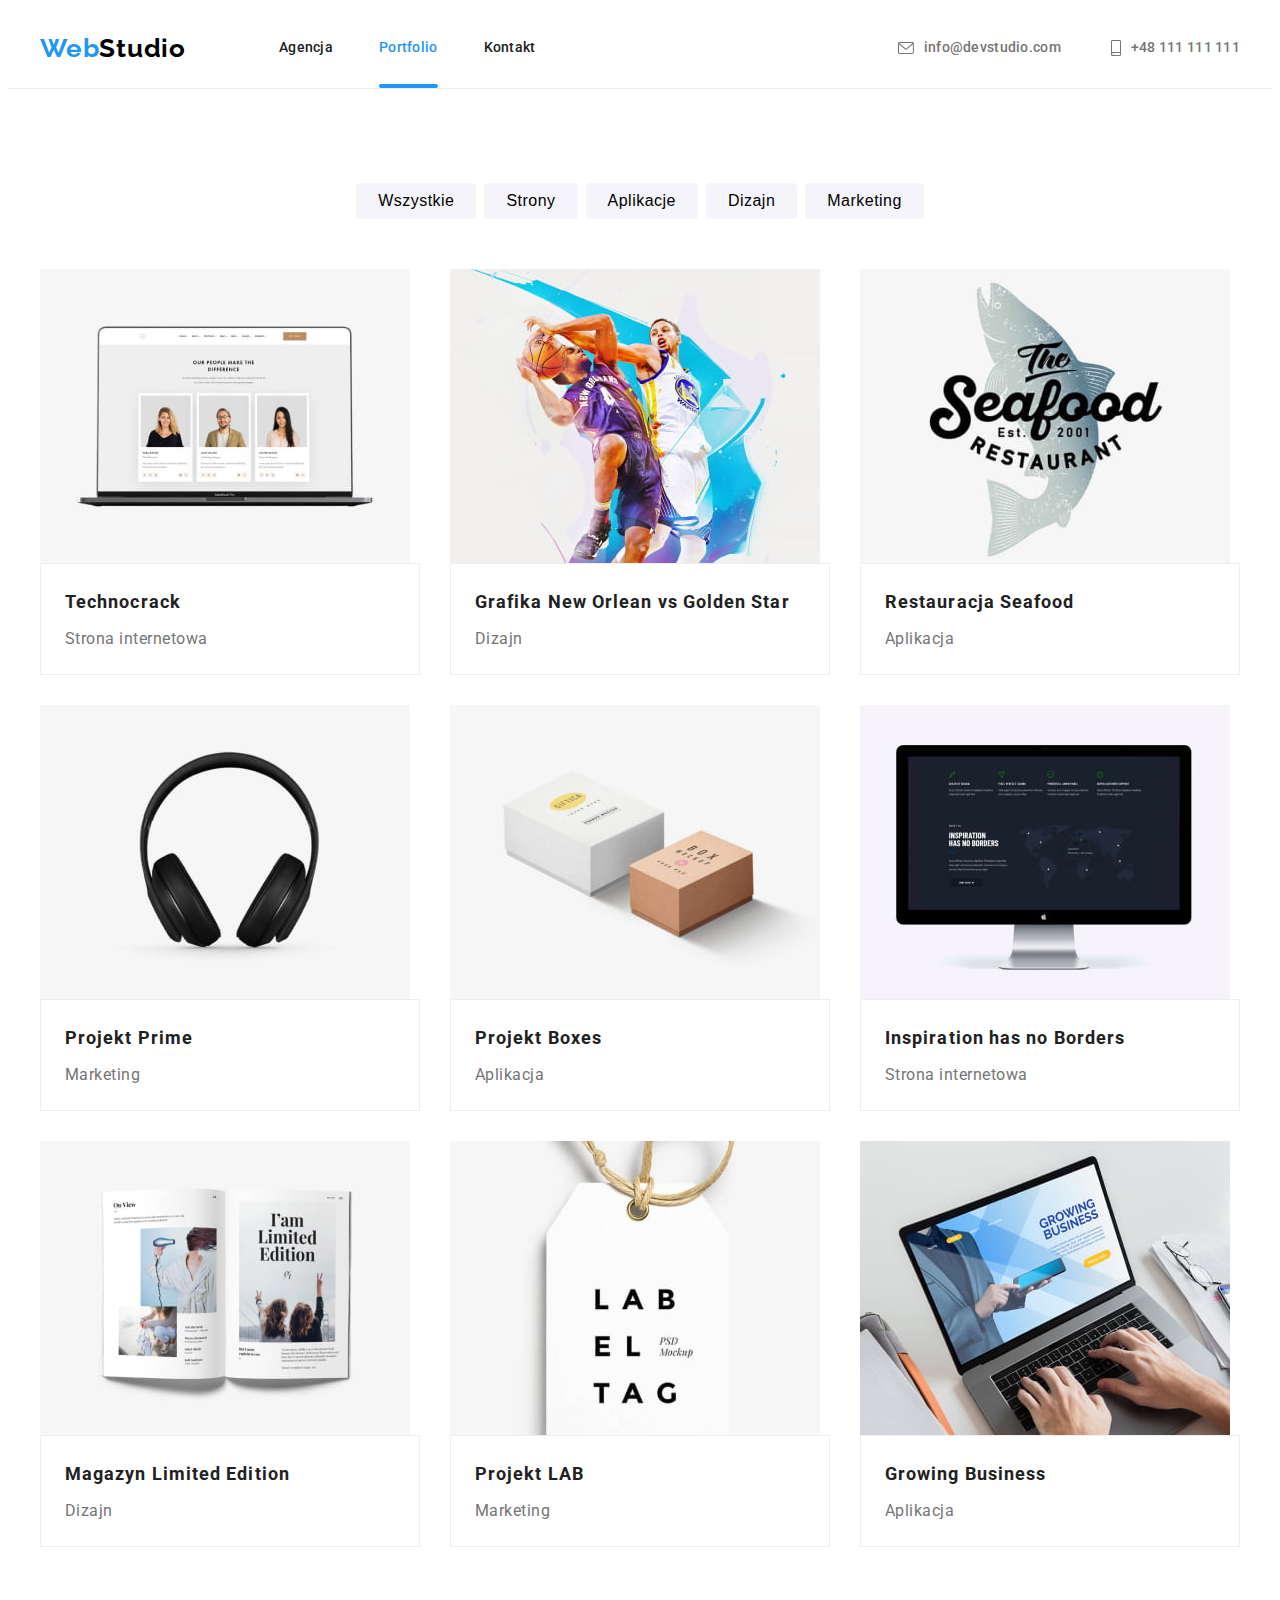
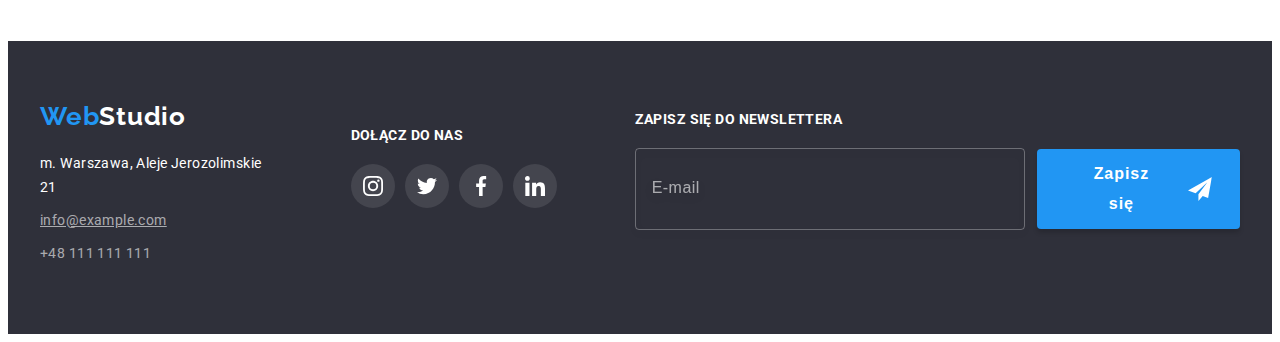
==== commit 006d4bfa: "Fixed *** checkbox input" ====
--- a/portfolio.html
+++ b/portfolio.html
@@ -310,7 +310,7 @@
               </li>
               <li>
                 <a
-                  class="link address-list__link address-list__link--color"
+                  class="address-list__link address-list__link--color"
                   href="mailto:info@example.com"
                   >info@example.com</a
                 >
--- a/css/main.min.css
+++ b/css/main.min.css
@@ -1 +1 @@
-:root{--parent-color: currentColor}.projects-gallery__card-item-overlay,.filter-buttons-list,.footer__form-container,.footer__button,.footer,.social-media__icon,.social-media,.about-us-gallery__title,.about-us-gallery,.projects-gallery,.clients-list,.team-list,.about-us-list__icon,.about-us-list,.modal-window__checkbox-container,.modal-window__exit-button,.hero,.main-nav,.header__contact-details,.header__contact-list,.main-nav__list,.header{display:-webkit-box;display:-ms-flexbox;display:flex;-webkit-box-align:center;-ms-flex-align:center;align-items:center;-webkit-box-pack:center;-ms-flex-pack:center;justify-content:center}body{font-family:"Roboto",sans-serif;color:#212121}h1,h2,h3,h4,p,ul,figure{margin:0px;padding:0px;border:0px}.container{width:1200px;margin:0 auto;padding-left:15px;padding-right:15px}.link{text-decoration:none;color:#212121}.link--selected,.address-list__link{-webkit-transition:color 250ms cubic-bezier(0.4, 0, 0.2, 1);transition:color 250ms cubic-bezier(0.4, 0, 0.2, 1)}.link--selected:hover,.address-list__link:hover,.link--selected:focus,.address-list__link:focus{color:#2196f3}.header{padding-top:25px;padding-bottom:24px;-webkit-box-pack:justify;-ms-flex-pack:justify;justify-content:space-between}.header__contact-list,.main-nav__list{font-size:14px;letter-spacing:.02em;line-height:1.14;list-style-type:none;font-weight:500;gap:50px}.header__contact-details{color:#757575}.header__contact-details--icon-margin{margin-right:10px}.header__border{border-bottom:1px solid #ececec}.main-nav{gap:93px}.main-nav__list{gap:46px}.main-nav__list--link-is-active{color:#2196f3;position:relative}.main-nav__list--link-is-active::after{width:100%;height:4px;content:"";display:block;background-color:#2196f3;border-radius:2px;position:absolute;top:45px}.logo{font-size:26px;letter-spacing:.03em;line-height:1.19;font-family:"Raleway";font-weight:700;color:#000}.logo--color-accent{color:#2196f3}.section{padding-top:94px;padding-bottom:94px}.section--team-bg{background-color:#f5f4fa}.background-photo{max-width:1600px;margin:0 auto;background-image:-webkit-gradient(linear, left top, left bottom, from(rgba(47, 48, 58, 0.4)), to(rgba(47, 48, 58, 0.4))),url("../images/hero_background.jpg");background-image:linear-gradient(rgba(47, 48, 58, 0.4), rgba(47, 48, 58, 0.4)),url("../images/hero_background.jpg");background-position:center;background-repeat:no-repeat}.header-primary{font-size:44px;letter-spacing:.06em;line-height:1.36;font-weight:900;text-transform:uppercase;text-align:center;color:#fff;margin-bottom:30px}.hero{-webkit-box-orient:vertical;-webkit-box-direction:normal;-ms-flex-direction:column;flex-direction:column;padding:200px 252px}.button{font-size:16px;letter-spacing:.06em;line-height:1.88;text-align:center;background:#2196f3;-webkit-box-shadow:0px 4px 4px rgba(0,0,0,.15);box-shadow:0px 4px 4px rgba(0,0,0,.15);border-radius:4px;border-style:none;font-weight:700;color:#fff;cursor:pointer;-webkit-transition:background-color 250ms cubic-bezier(0.4, 0, 0.2, 1),color 250ms cubic-bezier(0.4, 0, 0.2, 1);transition:background-color 250ms cubic-bezier(0.4, 0, 0.2, 1),color 250ms cubic-bezier(0.4, 0, 0.2, 1)}.button:hover,.button:focus{background-color:#f5f4fa;color:#2196f3;fill:#2196f3}.hero .button{padding:10px 41px}.backdrop{position:fixed;top:0;left:0;right:0;bottom:0;z-index:1;background-color:rgba(0,0,0,.2);-webkit-transform:scale(1);transform:scale(1);-webkit-transition:visibility 250ms cubic-bezier(0.4, 0, 0.2, 1),opacity 250ms cubic-bezier(0.4, 0, 0.2, 1),-webkit-transform 250ms cubic-bezier(0.4, 0, 0.2, 1);transition:visibility 250ms cubic-bezier(0.4, 0, 0.2, 1),opacity 250ms cubic-bezier(0.4, 0, 0.2, 1),-webkit-transform 250ms cubic-bezier(0.4, 0, 0.2, 1);transition:visibility 250ms cubic-bezier(0.4, 0, 0.2, 1),opacity 250ms cubic-bezier(0.4, 0, 0.2, 1),transform 250ms cubic-bezier(0.4, 0, 0.2, 1);transition:visibility 250ms cubic-bezier(0.4, 0, 0.2, 1),opacity 250ms cubic-bezier(0.4, 0, 0.2, 1),transform 250ms cubic-bezier(0.4, 0, 0.2, 1),-webkit-transform 250ms cubic-bezier(0.4, 0, 0.2, 1)}.is-hidden{visibility:hidden;opacity:0;pointer-events:none;-webkit-transform:scale(0);transform:scale(0)}.modal-window{position:absolute;top:50%;left:50%;width:528px;-webkit-transform:translate(-50%, -50%);transform:translate(-50%, -50%);background:#fff;-webkit-box-shadow:0px 1px 3px rgba(0,0,0,.12),0px 1px 1px rgba(0,0,0,.14),0px 2px 1px rgba(0,0,0,.2);box-shadow:0px 1px 3px rgba(0,0,0,.12),0px 1px 1px rgba(0,0,0,.14),0px 2px 1px rgba(0,0,0,.2);border-radius:4px;padding:40px}.modal-window__exit-button{width:30px;height:30px;border-radius:50%;border:1px solid rgba(0,0,0,.1);background-color:rgba(0,0,0,0);position:absolute;top:8px;right:8px;cursor:pointer}.modal-window__form-box{display:-webkit-box;display:-ms-flexbox;display:flex;-webkit-box-orient:vertical;-webkit-box-direction:normal;-ms-flex-direction:column;flex-direction:column}.modal-window__form-box--position{position:relative}.modal-window__form-header{font-size:20px;letter-spacing:.03em;line-height:1.15;font-weight:700;color:#212121;margin-bottom:12px}.modal-window__label{font-size:12px;letter-spacing:.01em;line-height:1.17;color:#757575;margin-bottom:4px}.modal-window__icon{-webkit-transition:fill 250ms cubic-bezier(0.4, 0, 0.2, 1);transition:fill 250ms cubic-bezier(0.4, 0, 0.2, 1)}.modal-window__user-icon{position:absolute;top:13.26px;left:14.27px}.modal-window__phone-icon{position:absolute;top:14px;left:15px}.modal-window__mail-icon{position:absolute;top:14px;left:13.5px}.modal-window__input{width:100%;height:40px;border:1px solid rgba(33,33,33,.2);border-radius:4px;margin-bottom:10px;padding-left:42px;-webkit-transition:border-color 250ms cubic-bezier(0.4, 0, 0.2, 1);transition:border-color 250ms cubic-bezier(0.4, 0, 0.2, 1)}.modal-window__input:focus{outline:0;border-color:#2196f3}.modal-window__textarea{border:1px solid rgba(33,33,33,.2);border-radius:4px;padding:12px 16px;height:120px;resize:none;margin-bottom:20px;-webkit-transition:border-color 250ms cubic-bezier(0.4, 0, 0.2, 1);transition:border-color 250ms cubic-bezier(0.4, 0, 0.2, 1)}.modal-window__textarea:focus{outline:0;border-color:#2196f3}.modal-window__textarea::-webkit-input-placeholder{font-size:12px;color:rgba(117,117,117,.5)}.modal-window__textarea::-moz-placeholder{font-size:12px;color:rgba(117,117,117,.5)}.modal-window__textarea:-ms-input-placeholder{font-size:12px;color:rgba(117,117,117,.5)}.modal-window__textarea::-ms-input-placeholder{font-size:12px;color:rgba(117,117,117,.5)}.modal-window__textarea::placeholder{font-size:12px;color:rgba(117,117,117,.5)}.modal-window__checkbox-container{margin-bottom:30px;position:relative}.modal-window__checkbox-container--input-opacity{opacity:0}.modal-window__accepted-terms{fill:#fff;background-color:#2196f3;border-radius:2px;position:absolute;-webkit-transform:translate(-125%, 25%);transform:translate(-125%, 25%);z-index:1;opacity:0;-webkit-transition:opacity 250ms cubic-bezier(0.4, 0, 0.2, 1);transition:opacity 250ms cubic-bezier(0.4, 0, 0.2, 1)}.modal-window__not-accepted-terms{position:absolute;-webkit-transform:translate(-125%, 25%);transform:translate(-125%, 25%)}.modal-window__checkbox-label{font-size:14px;letter-spacing:.03em;line-height:1.7;color:#757575}.modal-window__checkbox-label--text-margin{margin-left:7px}.modal-window__checkbox-label--link-color{color:#2196f3}.modal-window__input:focus+.modal-window__mail-icon,.modal-window__input:focus+.modal-window__phone-icon,.modal-window__input:focus+.modal-window__user-icon{fill:#2196f3}.modal-window__checkbox-container--input-opacity:checked+.modal_window__accepted-terms{opacity:1}.about-us-list{font-size:14px;letter-spacing:.03em;line-height:1.7;list-style-type:none;color:#757575;gap:30px;margin-bottom:94px}.about-us-list__title{font-size:14px;letter-spacing:.03em;line-height:1.14;font-weight:700;text-transform:uppercase;color:#212121}.about-us-list__icon{width:270px;height:120px;background-color:#f5f4fa;border-radius:4px;margin-bottom:30px}.header-secondary{font-size:36px;letter-spacing:.03em;line-height:1.17;text-align:center;margin-bottom:50px}.about-us-gallery,.projects-gallery,.clients-list,.team-list{gap:30px;list-style-type:none}.about-us-gallery__list-item{position:relative}.about-us-gallery__title{font-size:14px;letter-spacing:.03em;line-height:1.14;padding-top:27px;padding-bottom:27px;font-weight:700;text-transform:uppercase;color:#fff;width:100%;background-color:rgba(47,48,58,.8);position:absolute;top:224px}.team-list__card{background-color:#fff;-webkit-box-shadow:0px 1px 3px rgba(0,0,0,.12),0px 1px 1px rgba(0,0,0,.14),0px 2px 1px rgba(0,0,0,.2);box-shadow:0px 1px 3px rgba(0,0,0,.12),0px 1px 1px rgba(0,0,0,.14),0px 2px 1px rgba(0,0,0,.2);border-radius:0px 0px 4px 4px;display:-webkit-box;display:-ms-flexbox;display:flex;-webkit-box-orient:vertical;-webkit-box-direction:normal;-ms-flex-direction:column;flex-direction:column;-webkit-box-align:center;-ms-flex-align:center;align-items:center}.team-list__card-figcaption{padding-top:30px;padding-bottom:30px}.team-list__card-header{font-size:16px;letter-spacing:.03em;line-height:1.19;font-weight:500;text-align:center;margin-bottom:10px}.team-list__card-span{font-size:16px;letter-spacing:.03em;line-height:1.19;text-align:center;color:#757575;display:block}.social-media{list-style-type:none;gap:10px}.social-media__team-list{margin-top:16px;color:#afb1b8}.social-media__icon{width:44px;height:44px;border-radius:50%;-webkit-transition:background-color 250ms cubic-bezier(0.4, 0, 0.2, 1),color 250ms cubic-bezier(0.4, 0, 0.2, 1);transition:background-color 250ms cubic-bezier(0.4, 0, 0.2, 1),color 250ms cubic-bezier(0.4, 0, 0.2, 1)}.social-media__icon:hover,.social-media__icon:focus{background-color:#2196f3;color:#fff;cursor:pointer}.clients-list__item{width:170px;height:92px;border:1px solid #afb1b8;border-radius:4px;color:#afb1b8;-webkit-transition:border 250ms cubic-bezier(0.4, 0, 0.2, 1),color 250ms cubic-bezier(0.4, 0, 0.2, 1);transition:border 250ms cubic-bezier(0.4, 0, 0.2, 1),color 250ms cubic-bezier(0.4, 0, 0.2, 1)}.clients-list__item:hover,.clients-list__item:focus{border:1px solid #2196f3;cursor:pointer;color:#2196f3}.footer-bg-color{background:#2f303a}.footer{padding-top:60px;padding-bottom:60px;gap:70px}.footer__logo{color:#fff;display:block;margin-bottom:20px}.footer__element-header{font-size:14px;letter-spacing:.03em;line-height:1.14;font-weight:700;text-transform:uppercase;color:#fff;display:block;margin-bottom:20px}.footer__input{width:358px;height:50px;border:1px solid rgba(255,255,255,.3);-webkit-filter:drop-shadow(0px 4px 4px rgba(0, 0, 0, 0.15));filter:drop-shadow(0px 4px 4px rgba(0, 0, 0, 0.15));border-radius:4px;background:none;padding:15px 16px;color:#fff}.footer__input::-webkit-input-placeholder{font-size:16px;letter-spacing:.03em;line-height:1.25;color:rgba(255,255,255,.6)}.footer__input::-moz-placeholder{font-size:16px;letter-spacing:.03em;line-height:1.25;color:rgba(255,255,255,.6)}.footer__input:-ms-input-placeholder{font-size:16px;letter-spacing:.03em;line-height:1.25;color:rgba(255,255,255,.6)}.footer__input::-ms-input-placeholder{font-size:16px;letter-spacing:.03em;line-height:1.25;color:rgba(255,255,255,.6)}.footer__input::placeholder{font-size:16px;letter-spacing:.03em;line-height:1.25;color:rgba(255,255,255,.6)}.footer__input:hover,.footer__input:focus,.footer__input:active{border-color:#2196f3;outline:0;background:none}.footer__button{gap:24px;fill:#fff;padding:10px 28px 10px 42px;-webkit-transition:fill 250ms cubic-bezier(0.4, 0, 0.2, 1);transition:fill 250ms cubic-bezier(0.4, 0, 0.2, 1)}.footer__form-container{gap:12px;margin-bottom:34px}.address-list{list-style-type:none}.address-list__link{font-size:14px;letter-spacing:.03em;line-height:1.7;font-style:normal;color:#fff;display:block;margin-bottom:9px}.address-list__link:hover,.address-list__link:focus{color:#2196f3}.address-list__link--color{color:rgba(255,255,255,.6)}.social-media__footer{margin-right:8px;color:#fff;padding-bottom:40px}.social-media__icon--footer-color{background-color:rgba(255,255,255,.1)}.filter-buttons-list{list-style-type:none;gap:8px;margin-bottom:50px}.filter-buttons-list__button{font-size:16px;letter-spacing:.03em;line-height:1.5;background:#f5f4fa;border-radius:4px;border-style:none;font-weight:500;text-align:center;padding:6px 22px;cursor:pointer;-webkit-transition:background-color 250ms cubic-bezier(0.4, 0, 0.2, 1),color 250ms cubic-bezier(0.4, 0, 0.2, 1),-webkit-box-shadow 250ms cubic-bezier(0.4, 0, 0.2, 1);transition:background-color 250ms cubic-bezier(0.4, 0, 0.2, 1),color 250ms cubic-bezier(0.4, 0, 0.2, 1),-webkit-box-shadow 250ms cubic-bezier(0.4, 0, 0.2, 1);transition:background-color 250ms cubic-bezier(0.4, 0, 0.2, 1),color 250ms cubic-bezier(0.4, 0, 0.2, 1),box-shadow 250ms cubic-bezier(0.4, 0, 0.2, 1);transition:background-color 250ms cubic-bezier(0.4, 0, 0.2, 1),color 250ms cubic-bezier(0.4, 0, 0.2, 1),box-shadow 250ms cubic-bezier(0.4, 0, 0.2, 1),-webkit-box-shadow 250ms cubic-bezier(0.4, 0, 0.2, 1)}.filter-buttons-list__button:hover,.filter-buttons-list__button:focus{color:#fff;background-color:#2196f3;-webkit-box-shadow:0px 3px 1px rgba(0,0,0,.1),0px 1px 2px rgba(0,0,0,.08),0px 2px 2px rgba(0,0,0,.12);box-shadow:0px 3px 1px rgba(0,0,0,.1),0px 1px 2px rgba(0,0,0,.08),0px 2px 2px rgba(0,0,0,.12)}.projects-gallery--flex-wrap{-ms-flex-wrap:wrap;flex-wrap:wrap}.projects-gallery__card{-ms-flex-preferred-size:calc((100% - 60px)/3);flex-basis:calc((100% - 60px)/3);-webkit-transition:-webkit-box-shadow 250ms cubic-bezier(0.4, 0, 0.2, 1);transition:-webkit-box-shadow 250ms cubic-bezier(0.4, 0, 0.2, 1);transition:box-shadow 250ms cubic-bezier(0.4, 0, 0.2, 1);transition:box-shadow 250ms cubic-bezier(0.4, 0, 0.2, 1), -webkit-box-shadow 250ms cubic-bezier(0.4, 0, 0.2, 1)}.projects-gallery__card:hover,.projects-gallery__card:focus{-webkit-box-shadow:0px 1px 1px rgba(0,0,0,.12),0px 4px 4px rgba(0,0,0,.06),1px 4px 6px rgba(0,0,0,.16);box-shadow:0px 1px 1px rgba(0,0,0,.12),0px 4px 4px rgba(0,0,0,.06),1px 4px 6px rgba(0,0,0,.16);cursor:pointer}.projects-gallery__card-img{display:block}.projects-gallery__card-figcaption{padding:20px 24px;border:1px solid #eee}.projects-gallery__card-item{position:relative;overflow:hidden}.projects-gallery__card-item-overlay{position:absolute;top:0;left:0;width:100%;height:100%;padding-left:24px;padding-right:45px;background-color:rgba(33,150,243,.9);-webkit-transform:translateY(101%);transform:translateY(101%);-webkit-transition:-webkit-transform 250ms cubic-bezier(0.4, 0, 0.2, 1);transition:-webkit-transform 250ms cubic-bezier(0.4, 0, 0.2, 1);transition:transform 250ms cubic-bezier(0.4, 0, 0.2, 1);transition:transform 250ms cubic-bezier(0.4, 0, 0.2, 1), -webkit-transform 250ms cubic-bezier(0.4, 0, 0.2, 1)}.projects-gallery__card-item-description{font-size:18px;letter-spacing:.03em;line-height:1.6;color:#fff}.projects-gallery__card-header{font-size:18px;letter-spacing:.06em;line-height:2;margin-bottom:4px}.projects-gallery__card-span{font-size:16px;letter-spacing:.03em;line-height:1.88;color:#757575}.projects-gallery__card:hover .projects-gallery__card-item-overlay,.projects-gallery__card:focus .projects-gallery__card-item-overlay{-webkit-transform:translateY(0);transform:translateY(0)}/*# sourceMappingURL=main.min.css.map */+:root{--parent-color: currentColor}.projects-gallery__card-item-overlay,.filter-buttons-list,.footer__form-container,.footer__button,.footer,.social-media__icon,.social-media,.about-us-gallery__title,.about-us-gallery,.projects-gallery,.clients-list,.team-list,.about-us-list__icon,.about-us-list,.modal-window__checkbox-container,.modal-window__exit-button,.hero,.main-nav,.header__contact-details,.header__contact-list,.main-nav__list,.header{display:-webkit-box;display:-ms-flexbox;display:flex;-webkit-box-align:center;-ms-flex-align:center;align-items:center;-webkit-box-pack:center;-ms-flex-pack:center;justify-content:center}body{font-family:"Roboto",sans-serif;color:#212121}h1,h2,h3,h4,p,ul,figure{margin:0px;padding:0px;border:0px}.container{width:1200px;margin:0 auto;padding-left:15px;padding-right:15px}.link{text-decoration:none;color:#212121}.link--selected,.address-list__link{-webkit-transition:color 250ms cubic-bezier(0.4, 0, 0.2, 1);transition:color 250ms cubic-bezier(0.4, 0, 0.2, 1)}.link--selected:hover,.address-list__link:hover,.link--selected:focus,.address-list__link:focus{color:#2196f3}.header{padding-top:25px;padding-bottom:24px;-webkit-box-pack:justify;-ms-flex-pack:justify;justify-content:space-between}.header__contact-list,.main-nav__list{font-size:14px;letter-spacing:.02em;line-height:1.14;list-style-type:none;font-weight:500;gap:50px}.header__contact-details{color:#757575}.header__contact-details--icon-margin{margin-right:10px}.header__border{border-bottom:1px solid #ececec}.main-nav{gap:93px}.main-nav__list{gap:46px}.main-nav__list--link-is-active{color:#2196f3;position:relative}.main-nav__list--link-is-active::after{width:100%;height:4px;content:"";display:block;background-color:#2196f3;border-radius:2px;position:absolute;top:45px}.logo{font-size:26px;letter-spacing:.03em;line-height:1.19;font-family:"Raleway";font-weight:700;color:#000}.logo--color-accent{color:#2196f3}.section{padding-top:94px;padding-bottom:94px}.section--team-bg{background-color:#f5f4fa}.background-photo{max-width:1600px;margin:0 auto;background-image:-webkit-gradient(linear, left top, left bottom, from(rgba(47, 48, 58, 0.4)), to(rgba(47, 48, 58, 0.4))),url("../images/hero_background.jpg");background-image:linear-gradient(rgba(47, 48, 58, 0.4), rgba(47, 48, 58, 0.4)),url("../images/hero_background.jpg");background-position:center;background-repeat:no-repeat}.header-primary{font-size:44px;letter-spacing:.06em;line-height:1.36;font-weight:900;text-transform:uppercase;text-align:center;color:#fff;margin-bottom:30px}.hero{-webkit-box-orient:vertical;-webkit-box-direction:normal;-ms-flex-direction:column;flex-direction:column;padding:200px 252px}.button{font-size:16px;letter-spacing:.06em;line-height:1.88;text-align:center;background:#2196f3;-webkit-box-shadow:0px 4px 4px rgba(0,0,0,.15);box-shadow:0px 4px 4px rgba(0,0,0,.15);border-radius:4px;border-style:none;font-weight:700;color:#fff;cursor:pointer;-webkit-transition:background-color 250ms cubic-bezier(0.4, 0, 0.2, 1),color 250ms cubic-bezier(0.4, 0, 0.2, 1);transition:background-color 250ms cubic-bezier(0.4, 0, 0.2, 1),color 250ms cubic-bezier(0.4, 0, 0.2, 1)}.button:hover,.button:focus{background-color:#f5f4fa;color:#2196f3;fill:#2196f3}.hero .button{padding:10px 41px}.backdrop{position:fixed;top:0;left:0;right:0;bottom:0;z-index:1;background-color:rgba(0,0,0,.2);-webkit-transform:scale(1);transform:scale(1);-webkit-transition:visibility 250ms cubic-bezier(0.4, 0, 0.2, 1),opacity 250ms cubic-bezier(0.4, 0, 0.2, 1),-webkit-transform 250ms cubic-bezier(0.4, 0, 0.2, 1);transition:visibility 250ms cubic-bezier(0.4, 0, 0.2, 1),opacity 250ms cubic-bezier(0.4, 0, 0.2, 1),-webkit-transform 250ms cubic-bezier(0.4, 0, 0.2, 1);transition:visibility 250ms cubic-bezier(0.4, 0, 0.2, 1),opacity 250ms cubic-bezier(0.4, 0, 0.2, 1),transform 250ms cubic-bezier(0.4, 0, 0.2, 1);transition:visibility 250ms cubic-bezier(0.4, 0, 0.2, 1),opacity 250ms cubic-bezier(0.4, 0, 0.2, 1),transform 250ms cubic-bezier(0.4, 0, 0.2, 1),-webkit-transform 250ms cubic-bezier(0.4, 0, 0.2, 1)}.is-hidden{visibility:hidden;opacity:0;pointer-events:none;-webkit-transform:scale(0);transform:scale(0)}.modal-window{position:absolute;top:50%;left:50%;width:528px;-webkit-transform:translate(-50%, -50%);transform:translate(-50%, -50%);background:#fff;-webkit-box-shadow:0px 1px 3px rgba(0,0,0,.12),0px 1px 1px rgba(0,0,0,.14),0px 2px 1px rgba(0,0,0,.2);box-shadow:0px 1px 3px rgba(0,0,0,.12),0px 1px 1px rgba(0,0,0,.14),0px 2px 1px rgba(0,0,0,.2);border-radius:4px;padding:40px}.modal-window__exit-button{width:30px;height:30px;border-radius:50%;border:1px solid rgba(0,0,0,.1);background-color:rgba(0,0,0,0);position:absolute;top:8px;right:8px;cursor:pointer}.modal-window__form-box{display:-webkit-box;display:-ms-flexbox;display:flex;-webkit-box-orient:vertical;-webkit-box-direction:normal;-ms-flex-direction:column;flex-direction:column}.modal-window__form-box--position{position:relative}.modal-window__form-header{font-size:20px;letter-spacing:.03em;line-height:1.15;text-align:center;font-weight:700;color:#212121;margin-bottom:12px}.modal-window__label{font-size:12px;letter-spacing:.01em;line-height:1.17;color:#757575;margin-bottom:4px}.modal-window__icon{-webkit-transition:fill 250ms cubic-bezier(0.4, 0, 0.2, 1);transition:fill 250ms cubic-bezier(0.4, 0, 0.2, 1)}.modal-window__user-icon{position:absolute;top:13.26px;left:14.27px}.modal-window__phone-icon{position:absolute;top:14px;left:15px}.modal-window__mail-icon{position:absolute;top:14px;left:13.5px}.modal-window__input{width:100%;height:40px;border:1px solid rgba(33,33,33,.2);border-radius:4px;margin-bottom:10px;padding-left:42px;-webkit-transition:border-color 250ms cubic-bezier(0.4, 0, 0.2, 1);transition:border-color 250ms cubic-bezier(0.4, 0, 0.2, 1)}.modal-window__input:focus{outline:0;border-color:#2196f3}.modal-window__textarea{border:1px solid rgba(33,33,33,.2);border-radius:4px;padding:12px 16px;height:120px;resize:none;margin-bottom:20px;-webkit-transition:border-color 250ms cubic-bezier(0.4, 0, 0.2, 1);transition:border-color 250ms cubic-bezier(0.4, 0, 0.2, 1)}.modal-window__textarea:focus{outline:0;border-color:#2196f3}.modal-window__textarea::-webkit-input-placeholder{font-size:12px;color:rgba(117,117,117,.5)}.modal-window__textarea::-moz-placeholder{font-size:12px;color:rgba(117,117,117,.5)}.modal-window__textarea:-ms-input-placeholder{font-size:12px;color:rgba(117,117,117,.5)}.modal-window__textarea::-ms-input-placeholder{font-size:12px;color:rgba(117,117,117,.5)}.modal-window__textarea::placeholder{font-size:12px;color:rgba(117,117,117,.5)}.modal-window__checkbox-label{font-size:14px;letter-spacing:.03em;line-height:1.7;color:#757575}.modal-window__checkbox-label--text-margin{margin-left:7px}.modal-window__checkbox-label--link-color{color:#2196f3}.modal-window__checkbox-container{margin-bottom:30px;position:relative}.modal-window__not-accepted-terms{position:absolute;-webkit-transform:translate(-125%, 25%);transform:translate(-125%, 25%)}.modal-window__checkbox-input{opacity:0}.modal-window__accepted-terms{fill:#fff;background-color:#2196f3;border-radius:2px;position:absolute;-webkit-transform:translate(-125%, 25%);transform:translate(-125%, 25%);z-index:1;opacity:0;-webkit-transition:opacity 250ms cubic-bezier(0.4, 0, 0.2, 1);transition:opacity 250ms cubic-bezier(0.4, 0, 0.2, 1)}.modal-window__checkbox-input:checked+.modal-window__accepted-terms{opacity:1}.modal-window__input:focus+.modal-window__mail-icon,.modal-window__input:focus+.modal-window__phone-icon,.modal-window__input:focus+.modal-window__user-icon{fill:#2196f3}.about-us-list{font-size:14px;letter-spacing:.03em;line-height:1.7;list-style-type:none;color:#757575;gap:30px;margin-bottom:94px}.about-us-list__title{font-size:14px;letter-spacing:.03em;line-height:1.14;font-weight:700;text-transform:uppercase;color:#212121}.about-us-list__icon{width:270px;height:120px;background-color:#f5f4fa;border-radius:4px;margin-bottom:30px}.header-secondary{font-size:36px;letter-spacing:.03em;line-height:1.17;text-align:center;margin-bottom:50px}.about-us-gallery,.projects-gallery,.clients-list,.team-list{gap:30px;list-style-type:none}.about-us-gallery__list-item{position:relative}.about-us-gallery__title{font-size:14px;letter-spacing:.03em;line-height:1.14;padding-top:27px;padding-bottom:27px;font-weight:700;text-transform:uppercase;color:#fff;width:100%;background-color:rgba(47,48,58,.8);position:absolute;top:224px}.team-list__card{background-color:#fff;-webkit-box-shadow:0px 1px 3px rgba(0,0,0,.12),0px 1px 1px rgba(0,0,0,.14),0px 2px 1px rgba(0,0,0,.2);box-shadow:0px 1px 3px rgba(0,0,0,.12),0px 1px 1px rgba(0,0,0,.14),0px 2px 1px rgba(0,0,0,.2);border-radius:0px 0px 4px 4px;display:-webkit-box;display:-ms-flexbox;display:flex;-webkit-box-orient:vertical;-webkit-box-direction:normal;-ms-flex-direction:column;flex-direction:column;-webkit-box-align:center;-ms-flex-align:center;align-items:center}.team-list__card-figcaption{padding-top:30px;padding-bottom:30px}.team-list__card-header{font-size:16px;letter-spacing:.03em;line-height:1.19;font-weight:500;text-align:center;margin-bottom:10px}.team-list__card-span{font-size:16px;letter-spacing:.03em;line-height:1.19;text-align:center;color:#757575;display:block}.social-media{list-style-type:none;gap:10px}.social-media__team-list{margin-top:16px;color:#afb1b8}.social-media__icon{width:44px;height:44px;border-radius:50%;-webkit-transition:background-color 250ms cubic-bezier(0.4, 0, 0.2, 1),color 250ms cubic-bezier(0.4, 0, 0.2, 1);transition:background-color 250ms cubic-bezier(0.4, 0, 0.2, 1),color 250ms cubic-bezier(0.4, 0, 0.2, 1)}.social-media__icon:hover,.social-media__icon:focus{background-color:#2196f3;color:#fff;cursor:pointer}.clients-list__item{width:170px;height:92px;border:1px solid #afb1b8;border-radius:4px;color:#afb1b8;-webkit-transition:border 250ms cubic-bezier(0.4, 0, 0.2, 1),color 250ms cubic-bezier(0.4, 0, 0.2, 1);transition:border 250ms cubic-bezier(0.4, 0, 0.2, 1),color 250ms cubic-bezier(0.4, 0, 0.2, 1)}.clients-list__item:hover,.clients-list__item:focus{border:1px solid #2196f3;cursor:pointer;color:#2196f3}.footer-bg-color{background:#2f303a}.footer{padding-top:60px;padding-bottom:60px;gap:70px}.footer__logo{color:#fff;display:block;margin-bottom:20px}.footer__element-header{font-size:14px;letter-spacing:.03em;line-height:1.14;font-weight:700;text-transform:uppercase;color:#fff;display:block;margin-bottom:20px}.footer__input{width:358px;height:50px;border:1px solid rgba(255,255,255,.3);-webkit-filter:drop-shadow(0px 4px 4px rgba(0, 0, 0, 0.15));filter:drop-shadow(0px 4px 4px rgba(0, 0, 0, 0.15));border-radius:4px;background:none;padding:15px 16px;color:#fff}.footer__input::-webkit-input-placeholder{font-size:16px;letter-spacing:.03em;line-height:1.25;color:rgba(255,255,255,.6)}.footer__input::-moz-placeholder{font-size:16px;letter-spacing:.03em;line-height:1.25;color:rgba(255,255,255,.6)}.footer__input:-ms-input-placeholder{font-size:16px;letter-spacing:.03em;line-height:1.25;color:rgba(255,255,255,.6)}.footer__input::-ms-input-placeholder{font-size:16px;letter-spacing:.03em;line-height:1.25;color:rgba(255,255,255,.6)}.footer__input::placeholder{font-size:16px;letter-spacing:.03em;line-height:1.25;color:rgba(255,255,255,.6)}.footer__input:hover,.footer__input:focus,.footer__input:active{border-color:#2196f3;outline:0;background:none}.footer__button{gap:24px;fill:#fff;padding:10px 28px 10px 42px;-webkit-transition:fill 250ms cubic-bezier(0.4, 0, 0.2, 1);transition:fill 250ms cubic-bezier(0.4, 0, 0.2, 1)}.footer__form-container{gap:12px;margin-bottom:34px}.address-list{list-style-type:none}.address-list__link{font-size:14px;letter-spacing:.03em;line-height:1.7;font-style:normal;color:#fff;display:block;margin-bottom:9px}.address-list__link:hover,.address-list__link:focus{color:#2196f3}.address-list__link--color{color:rgba(255,255,255,.6)}.social-media__footer{margin-right:8px;color:#fff;padding-bottom:40px}.social-media__icon--footer-color{background-color:rgba(255,255,255,.1)}.filter-buttons-list{list-style-type:none;gap:8px;margin-bottom:50px}.filter-buttons-list__button{font-size:16px;letter-spacing:.03em;line-height:1.5;background:#f5f4fa;border-radius:4px;border-style:none;font-weight:500;text-align:center;padding:6px 22px;cursor:pointer;-webkit-transition:background-color 250ms cubic-bezier(0.4, 0, 0.2, 1),color 250ms cubic-bezier(0.4, 0, 0.2, 1),-webkit-box-shadow 250ms cubic-bezier(0.4, 0, 0.2, 1);transition:background-color 250ms cubic-bezier(0.4, 0, 0.2, 1),color 250ms cubic-bezier(0.4, 0, 0.2, 1),-webkit-box-shadow 250ms cubic-bezier(0.4, 0, 0.2, 1);transition:background-color 250ms cubic-bezier(0.4, 0, 0.2, 1),color 250ms cubic-bezier(0.4, 0, 0.2, 1),box-shadow 250ms cubic-bezier(0.4, 0, 0.2, 1);transition:background-color 250ms cubic-bezier(0.4, 0, 0.2, 1),color 250ms cubic-bezier(0.4, 0, 0.2, 1),box-shadow 250ms cubic-bezier(0.4, 0, 0.2, 1),-webkit-box-shadow 250ms cubic-bezier(0.4, 0, 0.2, 1)}.filter-buttons-list__button:hover,.filter-buttons-list__button:focus{color:#fff;background-color:#2196f3;-webkit-box-shadow:0px 3px 1px rgba(0,0,0,.1),0px 1px 2px rgba(0,0,0,.08),0px 2px 2px rgba(0,0,0,.12);box-shadow:0px 3px 1px rgba(0,0,0,.1),0px 1px 2px rgba(0,0,0,.08),0px 2px 2px rgba(0,0,0,.12)}.projects-gallery--flex-wrap{-ms-flex-wrap:wrap;flex-wrap:wrap}.projects-gallery__card{-ms-flex-preferred-size:calc((100% - 60px)/3);flex-basis:calc((100% - 60px)/3);-webkit-transition:-webkit-box-shadow 250ms cubic-bezier(0.4, 0, 0.2, 1);transition:-webkit-box-shadow 250ms cubic-bezier(0.4, 0, 0.2, 1);transition:box-shadow 250ms cubic-bezier(0.4, 0, 0.2, 1);transition:box-shadow 250ms cubic-bezier(0.4, 0, 0.2, 1), -webkit-box-shadow 250ms cubic-bezier(0.4, 0, 0.2, 1)}.projects-gallery__card:hover,.projects-gallery__card:focus{-webkit-box-shadow:0px 1px 1px rgba(0,0,0,.12),0px 4px 4px rgba(0,0,0,.06),1px 4px 6px rgba(0,0,0,.16);box-shadow:0px 1px 1px rgba(0,0,0,.12),0px 4px 4px rgba(0,0,0,.06),1px 4px 6px rgba(0,0,0,.16);cursor:pointer}.projects-gallery__card-img{display:block}.projects-gallery__card-figcaption{padding:20px 24px;border:1px solid #eee}.projects-gallery__card-item{position:relative;overflow:hidden}.projects-gallery__card-item-overlay{position:absolute;top:0;left:0;width:100%;height:100%;padding-left:24px;padding-right:45px;background-color:rgba(33,150,243,.9);-webkit-transform:translateY(101%);transform:translateY(101%);-webkit-transition:-webkit-transform 250ms cubic-bezier(0.4, 0, 0.2, 1);transition:-webkit-transform 250ms cubic-bezier(0.4, 0, 0.2, 1);transition:transform 250ms cubic-bezier(0.4, 0, 0.2, 1);transition:transform 250ms cubic-bezier(0.4, 0, 0.2, 1), -webkit-transform 250ms cubic-bezier(0.4, 0, 0.2, 1)}.projects-gallery__card-item-description{font-size:18px;letter-spacing:.03em;line-height:1.6;color:#fff}.projects-gallery__card-header{font-size:18px;letter-spacing:.06em;line-height:2;margin-bottom:4px}.projects-gallery__card-span{font-size:16px;letter-spacing:.03em;line-height:1.88;color:#757575}.projects-gallery__card:hover .projects-gallery__card-item-overlay,.projects-gallery__card:focus .projects-gallery__card-item-overlay{-webkit-transform:translateY(0);transform:translateY(0)}/*# sourceMappingURL=main.min.css.map */